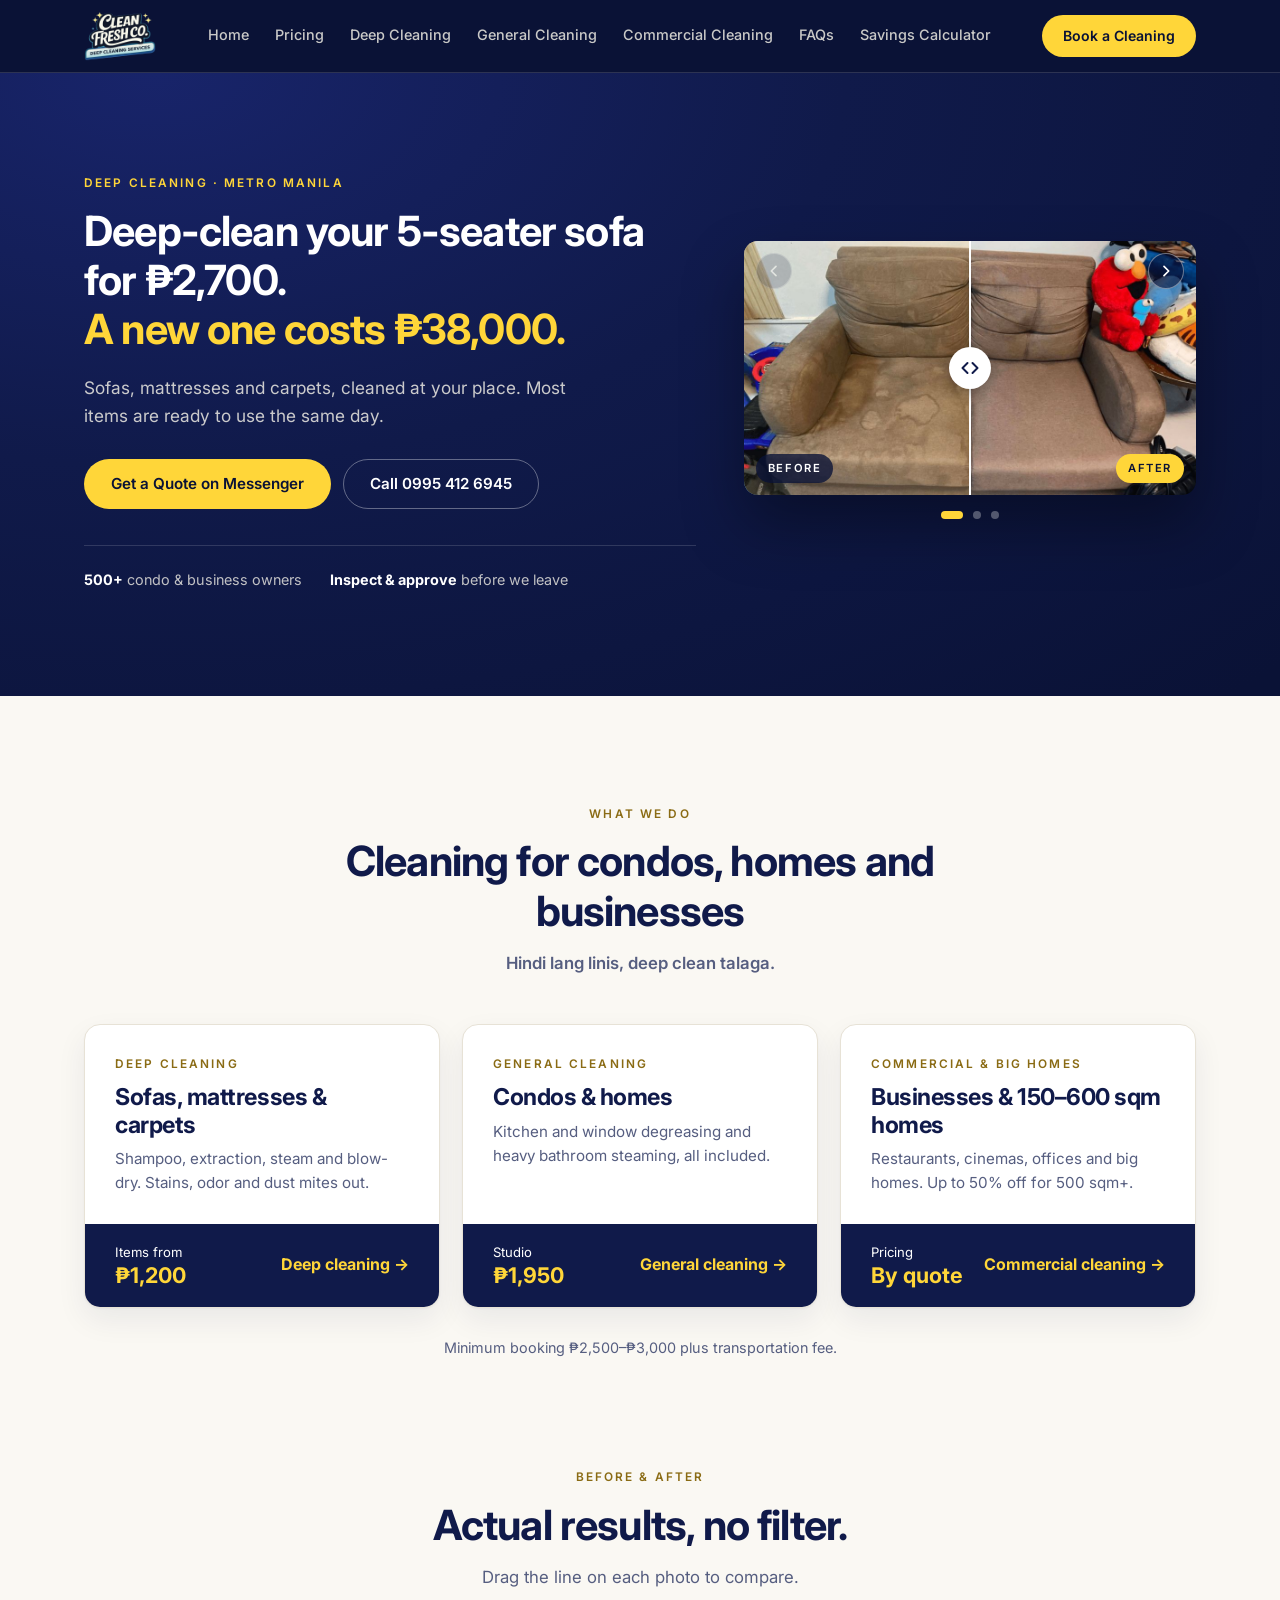
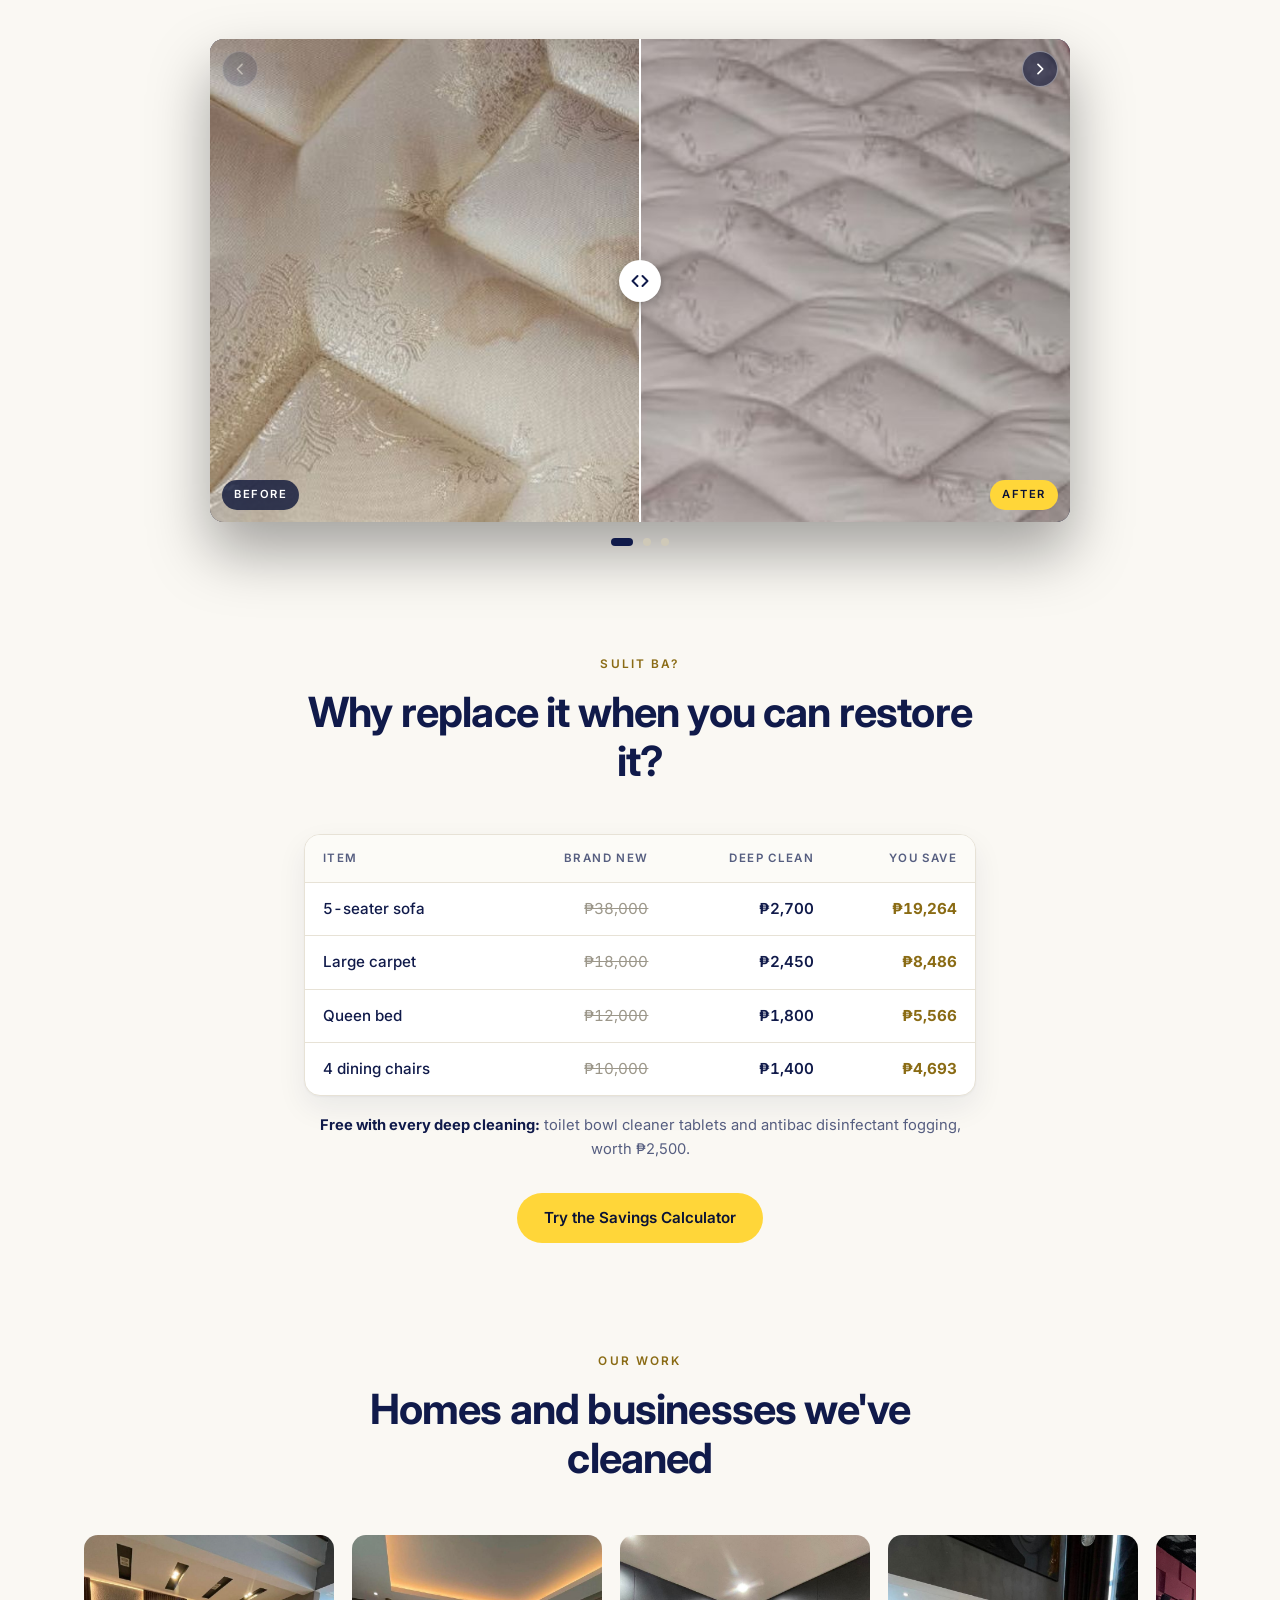
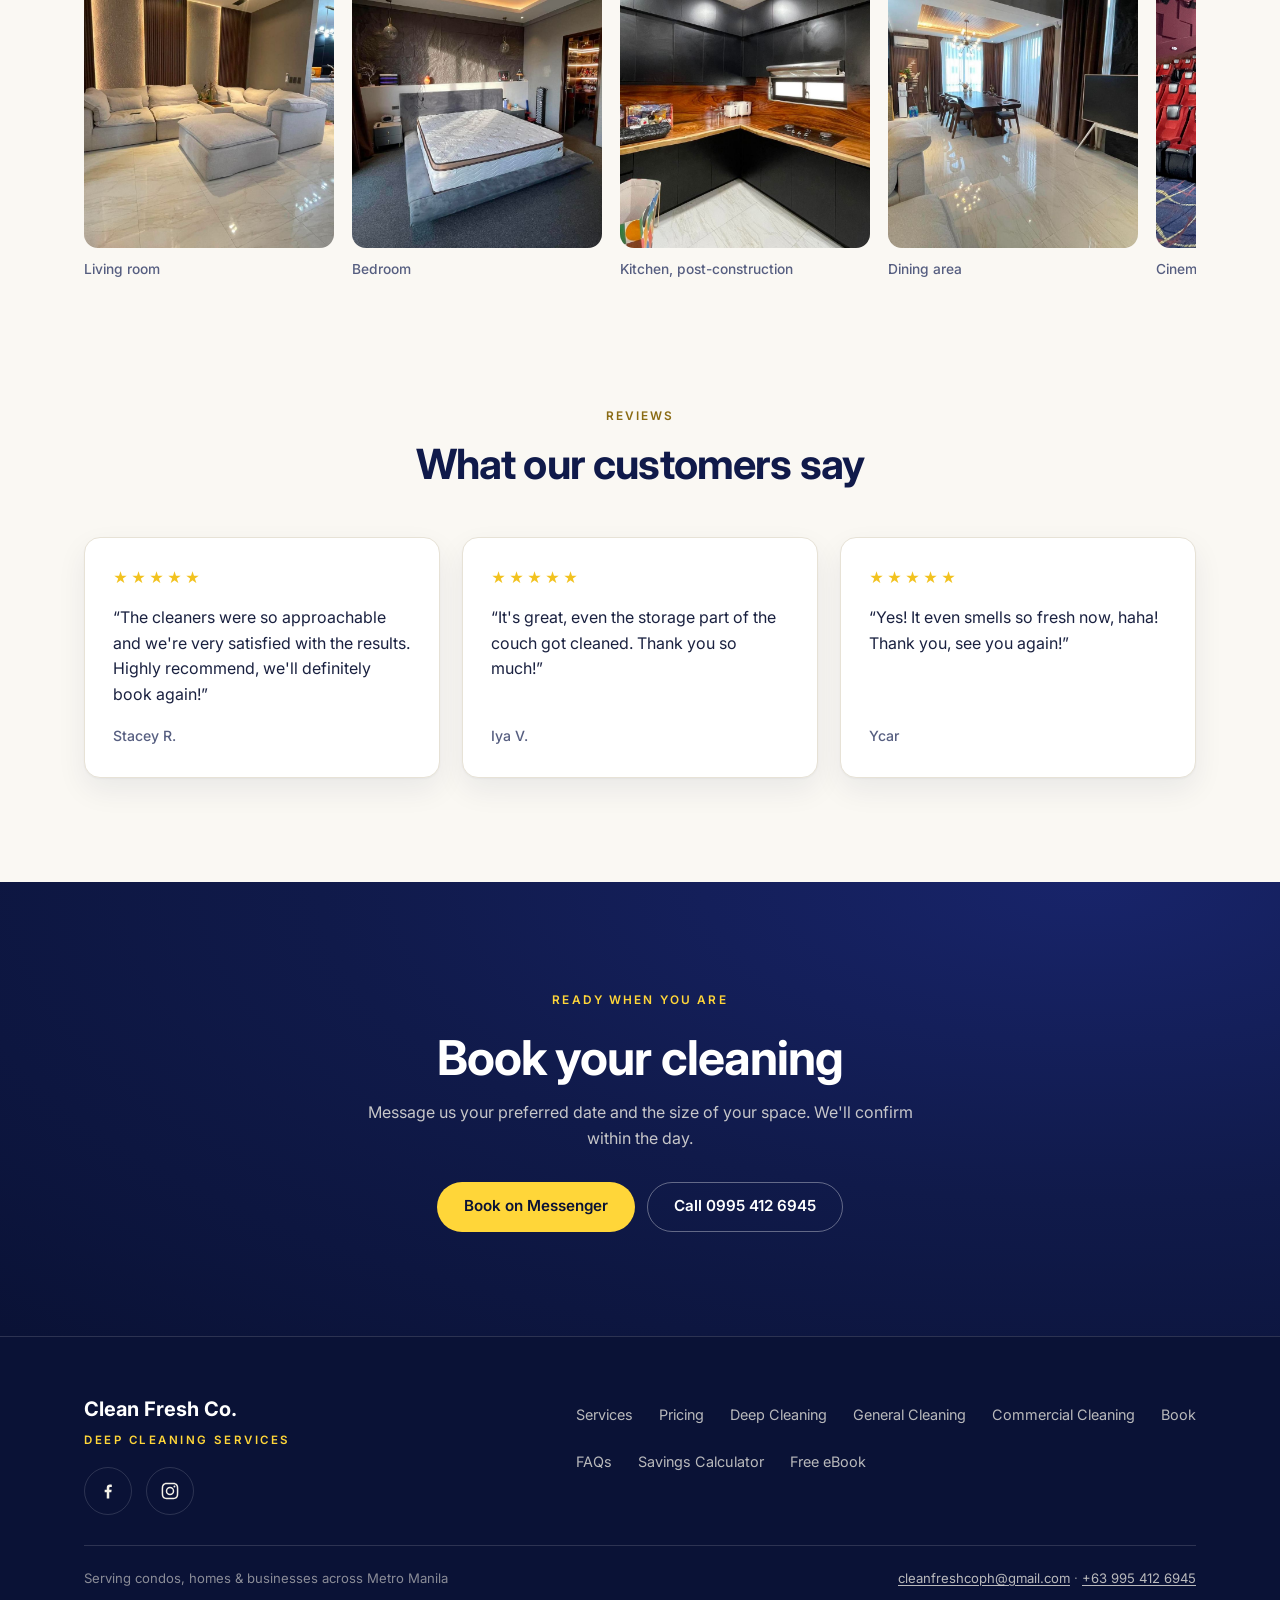
==== index.html @ af76242c "Commercial page fixes: menu order, square photos, offer and notes - Menu: Commercial Cleaning now fo" ====
<!DOCTYPE html>
<html lang="en">
<head>
<meta charset="UTF-8">
<meta name="viewport" content="width=device-width, initial-scale=1.0">
<meta name="description" content="Sofa, mattress, carpet and home deep cleaning across Metro Manila. Shampoo, extraction, steam and blow-dry at your place. 5-seater sofa ₱2,700. Message us for a quote.">
<link rel="canonical" href="https://cleanfreshco.com/">
<meta property="og:type" content="website">
<meta property="og:url" content="https://cleanfreshco.com/">
<meta property="og:image" content="https://cleanfreshco.com/assets/promo/savings-comparison.png">
<meta property="og:image:width" content="1598">
<meta property="og:image:height" content="1096">
<meta property="og:image:alt" content="A deep clean saves you more: brand new sofa ₱14,700 versus deep cleaning at ₱1,200">
<meta name="twitter:card" content="summary_large_image">
<meta property="og:site_name" content="Clean Fresh Co.">
<meta property="og:title" content="Clean Fresh Co. | Sofa, Mattress &amp; Carpet Deep Cleaning, Metro Manila">
<meta property="og:description" content="Sofa, mattress, carpet and home deep cleaning across Metro Manila. Shampoo, extraction, steam and blow-dry at your place. 5-seater sofa ₱2,700. Message us for a quote.">
<link rel="icon" href="/favicon.ico" sizes="48x48">
<link rel="icon" type="image/png" href="/favicon-32.png" sizes="32x32">
<link rel="icon" type="image/png" href="/icon-192.png" sizes="192x192">
<link rel="apple-touch-icon" href="/apple-touch-icon.png">
<meta name="theme-color" content="#0A1236">
<title>Clean Fresh Co. | Sofa, Mattress &amp; Carpet Deep Cleaning, Metro Manila</title>
<link rel="preconnect" href="https://fonts.googleapis.com">
<link rel="preconnect" href="https://fonts.gstatic.com" crossorigin>
<link href="https://fonts.googleapis.com/css2?family=Inter:wght@400;500;600;700;800&display=swap" rel="stylesheet">
<style>
  :root{
    --navy:#101A4A;
    --navy-deep:#0A1236;
    --navy-2:#18246A;
    --gold:#FFD639;
    --gold-deep:#F2C21F;
    --gold-text:#8A6B14;
    --paper:#FAF8F3;
    --paper-2:#F3EFE5;
    --ink:#1A2140;
    --muted:#565E80;
    --line:#E7E2D6;
    --line-dark:rgba(255,255,255,0.14);
    --cream:#F4F1E8;
    --serif:'Inter',system-ui,-apple-system,'Segoe UI',sans-serif;
    --sans:'Inter',system-ui,-apple-system,'Segoe UI',sans-serif;
    --radius:16px;
    --shadow:0 1px 2px rgba(16,26,74,0.04),0 12px 30px rgba(16,26,74,0.07);
  }
  *{margin:0;padding:0;box-sizing:border-box;}
  html{scroll-behavior:smooth;}
  @media (prefers-reduced-motion:reduce){ html{scroll-behavior:auto;} }
  body{font-family:var(--sans);background:var(--paper);color:var(--ink);line-height:1.6;-webkit-font-smoothing:antialiased;}
  h1,h2,h3{font-family:var(--serif);font-weight:700;letter-spacing:-0.02em;line-height:1.18;}
  a{color:inherit;text-decoration:none;}
  img{max-width:100%;height:auto;display:block;}
  .wrap{max-width:1160px;margin:0 auto;padding:0 24px;}
  .nowrap{white-space:nowrap;}
  a:focus-visible,button:focus-visible,[tabindex]:focus-visible{outline:3px solid var(--gold);outline-offset:3px;border-radius:6px;}

  .kicker{display:inline-block;font-size:0.74rem;letter-spacing:0.18em;text-transform:uppercase;font-weight:600;color:var(--gold-text);margin-bottom:14px;}
  .on-dark .kicker{color:var(--gold);}
  .taglish{font-weight:600;color:var(--gold-text);font-size:1.1rem;}
  .on-dark .taglish{color:var(--gold);}
  .section{padding:96px 0;}
  .section-head{max-width:680px;margin-bottom:44px;}
  .section-head.center{text-align:center;margin-left:auto;margin-right:auto;}
  .section-head h2{font-size:clamp(1.75rem,4.2vw,2.6rem);color:var(--navy);}
  .section-head p{margin-top:14px;color:var(--muted);font-size:1.05rem;}
  .on-dark .section-head h2{color:#fff;}
  .on-dark .section-head p{color:rgba(244,241,232,0.78);}

  /* buttons */
  .btn{display:inline-flex;align-items:center;justify-content:center;gap:8px;min-height:50px;padding:0 26px;border-radius:999px;font-weight:600;font-size:0.95rem;border:1px solid transparent;cursor:pointer;transition:background-color .2s ease,border-color .2s ease,color .2s ease;text-align:center;}
  .btn-gold{background:var(--gold);color:var(--navy-deep);}
  .btn-gold:hover{background:var(--gold-deep);}
  .btn-ghost{border-color:rgba(255,255,255,0.35);color:#fff;}
  .btn-ghost:hover{border-color:var(--gold);color:var(--gold);}
  .btn-outline{border-color:var(--navy);color:var(--navy);}
  .btn-outline:hover{background:var(--navy);color:#fff;}
  .text-link{font-weight:600;color:var(--navy);text-decoration:underline;text-decoration-color:var(--gold);text-underline-offset:5px;text-decoration-thickness:2px;}
  .text-link:hover{color:var(--gold-text);}
  .on-dark .text-link{color:#fff;}

  /* NAV */
  nav{position:sticky;top:0;z-index:50;background:var(--navy-deep);border-bottom:1px solid var(--line-dark);}
  nav .wrap{display:flex;align-items:center;justify-content:space-between;height:72px;gap:12px;}
  .brand img{height:50px;width:auto;}
  .nav-links{display:flex;gap:26px;align-items:center;}
  .nav-links a{color:rgba(244,241,232,0.82);font-size:0.9rem;font-weight:500;padding:6px 0;border-bottom:2px solid transparent;}
  .nav-links a:hover{color:#fff;border-bottom-color:var(--gold);}
  .nav-right{display:flex;align-items:center;gap:10px;}
  .nav-right .btn{min-height:42px;padding:0 20px;font-size:0.88rem;}
  .nav-toggle{display:none;flex-direction:column;justify-content:center;align-items:center;gap:5px;width:44px;height:44px;border:0;background:transparent;cursor:pointer;}
  .nav-toggle span{display:block;width:22px;height:2px;background:var(--cream);border-radius:2px;transition:transform .2s ease,opacity .2s ease;}
  .nav-toggle[aria-expanded="true"] span:nth-child(1){transform:translateY(7px) rotate(45deg);}
  .nav-toggle[aria-expanded="true"] span:nth-child(2){opacity:0;}
  .nav-toggle[aria-expanded="true"] span:nth-child(3){transform:translateY(-7px) rotate(-45deg);}
  @media (min-width:821px) and (max-width:1080px){ .nav-links{gap:16px;} .nav-links a{font-size:0.84rem;} }
  @media (min-width:821px) and (max-width:900px){ .nav-links{gap:11px;} .nav-links a{font-size:0.79rem;} .nav-right .btn{padding:0 14px;font-size:0.8rem;} }

  @media (min-width:821px) and (max-width:900px){ .nav-links{gap:9px;} .nav-links a{font-size:0.74rem;} .brand img{height:42px;} .nav-right .btn{padding:0 12px;font-size:0.76rem;} }
  /* HERO */
  .hero{background:radial-gradient(120% 140% at 12% 0%,var(--navy-2) 0%,var(--navy) 45%,var(--navy-deep) 100%);color:var(--cream);padding:88px 0 96px;}
  .hero-grid{display:grid;grid-template-columns:1.15fr 0.85fr;gap:48px;align-items:center;}
  .hero h1{font-size:clamp(1.9rem,3.5vw,2.6rem);color:#fff;margin-bottom:20px;}
  .hero h1 em{display:block;font-style:normal;color:var(--gold);}
  .hero-lead{font-size:1.08rem;color:rgba(244,241,232,0.82);max-width:500px;}
  .hero-ctas{display:flex;gap:12px;margin-top:30px;flex-wrap:wrap;}
  .proof{display:grid;grid-template-columns:repeat(3,auto);justify-content:start;gap:34px;margin-top:40px;padding-top:24px;border-top:1px solid var(--line-dark);}
  .proof b{display:block;font-weight:700;font-size:1.15rem;color:#fff;line-height:1.25;}
  .proof span{font-size:0.84rem;color:rgba(244,241,232,0.7);}

  /* before / after */
  .ba-frame{position:relative;border-radius:14px;overflow:hidden;background:var(--navy-deep);box-shadow:0 30px 60px rgba(0,0,0,0.35);}
  .ba-track{display:flex;overflow-x:auto;scroll-snap-type:x mandatory;scrollbar-width:none;-webkit-overflow-scrolling:touch;}
  .ba-track::-webkit-scrollbar{display:none;}
  .ba-slide{position:relative;flex:0 0 100%;scroll-snap-align:center;scroll-snap-stop:always;aspect-ratio:16/9;overflow:hidden;--pos:50%;user-select:none;-webkit-user-select:none;}
  .ba-slide img{position:absolute;inset:0;width:100%;height:100%;object-fit:cover;pointer-events:none;-webkit-user-drag:none;}
  .ba-slide .ba-before{clip-path:inset(0 calc(100% - var(--pos)) 0 0);}
  .ba-line{position:absolute;top:0;bottom:0;left:var(--pos);width:2px;margin-left:-1px;background:#fff;pointer-events:none;}
  .ba-zone{position:absolute;top:0;bottom:0;left:var(--pos);width:64px;margin-left:-32px;display:flex;align-items:center;justify-content:center;cursor:ew-resize;touch-action:pan-y;z-index:2;}
  .ba-knob{width:42px;height:42px;border-radius:50%;background:#fff;color:var(--navy);display:flex;align-items:center;justify-content:center;box-shadow:0 4px 14px rgba(0,0,0,0.3);}
  .ba-knob svg{width:20px;height:20px;stroke:currentColor;fill:none;stroke-width:2.4;stroke-linecap:round;stroke-linejoin:round;}
  .ba-tag{position:absolute;bottom:12px;z-index:1;pointer-events:none;font-size:0.7rem;letter-spacing:0.14em;text-transform:uppercase;font-weight:600;padding:6px 12px;border-radius:999px;}
  .ba-tag.b{left:12px;background:rgba(10,18,54,0.78);color:#fff;}
  .ba-tag.a{right:12px;background:var(--gold);color:var(--navy-deep);}
  .ba-arrow{position:absolute;top:12px;z-index:3;width:36px;height:36px;border-radius:50%;background:rgba(10,18,54,0.6);border:1px solid rgba(255,255,255,0.4);color:#fff;display:flex;align-items:center;justify-content:center;cursor:pointer;}
  .ba-arrow::after{content:"";position:absolute;inset:-6px;}
  .ba-arrow[disabled]{opacity:0.3;cursor:default;}
  .ba-arrow svg{width:16px;height:16px;stroke:currentColor;fill:none;stroke-width:2.6;stroke-linecap:round;stroke-linejoin:round;}
  .ba-arrow.prev{left:12px;} .ba-arrow.next{right:12px;}
  .ba-dots{display:flex;justify-content:center;gap:10px;margin-top:16px;}
  .ba-dot{position:relative;width:8px;height:8px;border-radius:50%;border:0;padding:0;cursor:pointer;background:rgba(255,255,255,0.3);transition:width .2s ease,background-color .2s ease;}
  .ba-dot::after{content:"";position:absolute;inset:-18px -5px;}
  .ba-dot.active{background:var(--gold);width:22px;border-radius:6px;}

  /* SERVICES */
  .cards{display:grid;grid-template-columns:repeat(3,1fr);gap:22px;}
  .card{--pad:30px;background:#fff;border:1px solid var(--line);border-radius:var(--radius);padding:var(--pad);box-shadow:var(--shadow);display:flex;flex-direction:column;overflow:hidden;}
  .card .kicker{margin-bottom:10px;}
  .card h3{font-size:1.45rem;color:var(--navy);margin-bottom:10px;}
  .card p{color:var(--muted);font-size:0.95rem;}
  .ticks{list-style:none;margin:18px 0 6px;display:grid;gap:10px;font-size:0.94rem;}
  .ticks li{display:flex;gap:12px;}
  .ticks li::before{content:"";width:16px;height:1px;background:var(--gold-deep);margin-top:12px;flex-shrink:0;}
  .card-foot{margin:auto calc(var(--pad) * -1) calc(var(--pad) * -1);padding:18px var(--pad);background:var(--navy);display:flex;justify-content:space-between;align-items:center;gap:12px;flex-wrap:wrap;}
  .card .ticks{margin-bottom:24px;}
  .card-foot .from{font-size:0.82rem;color:#fff;}
  .card-foot .from b{display:block;font-size:1.35rem;color:var(--gold);font-weight:700;line-height:1.2;}
  .card-foot .text-link{color:var(--gold);text-decoration:none;font-weight:700;display:inline-flex;align-items:center;min-height:44px;}
  .card-foot .text-link:hover{color:#fff;}
  .card-wrap{margin-top:22px;}
  .services-note{margin-top:26px;text-align:center;color:var(--muted);font-size:0.92rem;}
  .services-note a{margin-left:6px;}

  /* RESULTS BAND */
  .band{background:radial-gradient(120% 140% at 85% 0%,var(--navy-2) 0%,var(--navy) 50%,var(--navy-deep) 100%);color:var(--cream);}
  .split{display:grid;grid-template-columns:0.9fr 1.1fr;gap:56px;align-items:center;}
  .split.rev{grid-template-columns:1.1fr 0.9fr;}
  .band .section-head{margin-bottom:0;}
  .band .section-head .text-link{display:inline-block;margin-top:22px;}

  /* SAVINGS */
  .tint{background:var(--paper-2);}
  .savings-table{width:100%;border-collapse:separate;border-spacing:0;background:#fff;border:1px solid var(--line);border-radius:var(--radius);overflow:hidden;box-shadow:var(--shadow);font-variant-numeric:tabular-nums;}
  .savings-table caption{caption-side:top;text-align:left;font-size:1.05rem;font-weight:700;color:var(--navy);padding:0 0 12px;}
  .savings-table th{font-size:0.72rem;letter-spacing:0.12em;text-transform:uppercase;font-weight:600;color:var(--muted);text-align:right;padding:14px 18px;border-bottom:1px solid var(--line);background:#FCFBF7;}
  .savings-table th:first-child,.savings-table td:first-child{text-align:left;}
  .savings-table td{padding:14px 18px;border-bottom:1px solid var(--line);text-align:right;white-space:nowrap;font-size:0.95rem;}
  .savings-table tr:last-child td{border-bottom:0;}
  .savings-table td:first-child{white-space:normal;color:var(--navy);font-weight:500;}
  .savings-table .old{color:#9C978A;text-decoration:line-through;}
  .savings-table .new{color:var(--navy);font-weight:600;}
  .savings-table .save{color:var(--gold-text);font-weight:700;}
  .freebie{display:flex;gap:16px;align-items:flex-start;background:#fff;border:1px solid var(--line);border-left:3px solid var(--gold);border-radius:12px;padding:18px 20px;margin-top:22px;font-size:0.95rem;}
  .freebie strong{color:var(--navy);}
  .savings-ctas{display:flex;gap:12px;flex-wrap:wrap;margin-top:28px;}

  /* EQUIPMENT */
  .equip-img{border-radius:var(--radius);overflow:hidden;box-shadow:var(--shadow);max-width:400px;width:100%;justify-self:center;}
  @media (max-width:1000px){ .equip-img{max-width:320px;justify-self:start;} }

  /* GALLERIES */
  .gallery{display:flex;gap:18px;overflow-x:auto;scroll-snap-type:x mandatory;padding:4px 2px 18px;-webkit-overflow-scrolling:touch;scrollbar-width:thin;scrollbar-color:var(--line) transparent;}
  .shot{flex:0 0 auto;width:250px;scroll-snap-align:start;margin:0;}
  .shot img{width:100%;aspect-ratio:4/5;object-fit:cover;border-radius:14px;}
  .shot figcaption{font-size:0.86rem;color:var(--muted);margin-top:10px;font-weight:500;}
  .gallery-block + .gallery-block{margin-top:64px;}
  .gallery-head{display:flex;justify-content:space-between;align-items:flex-end;gap:20px;flex-wrap:wrap;margin-bottom:22px;}
  .gallery-head h3{font-size:clamp(1.4rem,3vw,1.9rem);color:var(--navy);max-width:560px;}
  .gallery-note{display:flex;align-items:center;gap:10px 14px;flex-wrap:wrap;font-size:0.95rem;color:var(--muted);}
  .btn-sm{min-height:44px;padding:0 20px;font-size:0.88rem;}

  /* REVIEWS */
  .reviews{display:grid;grid-template-columns:repeat(3,1fr);gap:22px;}
  .review{background:#fff;border:1px solid var(--line);border-radius:var(--radius);padding:28px;box-shadow:var(--shadow);display:flex;flex-direction:column;gap:16px;}
  .stars{color:var(--gold-deep);letter-spacing:3px;font-size:0.9rem;}
  .review blockquote{font-size:1rem;line-height:1.6;color:var(--ink);flex-grow:1;}
  .review cite{font-style:normal;font-size:0.88rem;color:var(--muted);font-weight:500;}

  /* EBOOK */
  .ebook{display:grid;grid-template-columns:150px 1fr;gap:32px;align-items:center;background:#fff;border:1px solid var(--line);border-radius:var(--radius);padding:28px;box-shadow:var(--shadow);max-width:860px;margin:0 auto;}
  .ebook img{border-radius:8px;box-shadow:0 12px 26px rgba(16,26,74,0.18);}
  .ebook h3{font-size:1.45rem;color:var(--navy);margin-bottom:8px;}
  .ebook p{color:var(--muted);margin-bottom:18px;}

  /* BOOK */
  .book{text-align:center;}
  .book h2{font-size:clamp(2rem,5vw,3rem);color:#fff;margin:6px 0 14px;}
  .book p{color:rgba(244,241,232,0.8);max-width:560px;margin:0 auto;}
  .book .hero-ctas{justify-content:center;}
  .contact{margin-top:30px;display:flex;justify-content:center;gap:10px 22px;flex-wrap:wrap;font-size:0.95rem;}
  .contact a{color:var(--cream);border-bottom:1px solid rgba(226,185,75,0.6);padding-bottom:2px;}
  .contact a:hover{color:var(--gold);}
  .socials{display:flex;justify-content:center;gap:14px;margin-top:26px;}
  .social{width:48px;height:48px;border-radius:50%;border:1px solid var(--line-dark);display:flex;align-items:center;justify-content:center;color:var(--cream);transition:border-color .2s ease,color .2s ease;}
  .social:hover{border-color:var(--gold);color:var(--gold);}
  .social svg{width:20px;height:20px;fill:currentColor;}

  /* FOOTER */
  footer{background:var(--navy-deep);color:var(--cream);padding:56px 0 30px;border-top:1px solid var(--line-dark);}
  .foot-top{display:flex;justify-content:space-between;align-items:flex-start;gap:28px;flex-wrap:wrap;}
  .foot-brand{font-size:1.25rem;font-weight:700;color:#fff;}
  .foot-brand small{display:block;font-family:var(--sans);font-size:0.72rem;letter-spacing:0.22em;text-transform:uppercase;color:var(--gold);margin-top:6px;font-weight:600;}
  .foot-links{display:flex;flex-wrap:wrap;gap:4px 26px;font-size:0.9rem;max-width:620px;}
  .foot-links a{color:rgba(244,241,232,0.75);display:inline-block;padding:10px 0;}
  .foot-links a:hover{color:var(--gold);}
  .foot-bottom{margin-top:30px;padding-top:22px;border-top:1px solid var(--line-dark);font-size:0.82rem;color:rgba(244,241,232,0.55);display:flex;justify-content:space-between;gap:10px;flex-wrap:wrap;}
  .foot-bottom a{color:rgba(244,241,232,0.75);text-decoration:underline;text-underline-offset:2px;}

  /* sticky booking bar (phones) */
  .mbar{display:none;}

  /* ---------- responsive ---------- */
  @media (max-width:1000px){
    .hero-grid,.split,.split.rev{grid-template-columns:1fr;gap:40px;}
    .cards,.reviews{grid-template-columns:1fr 1fr;}
    .cards .card:last-child{grid-column:1 / -1;}
  }
  @media (max-width:820px){
    .nav-toggle{display:flex;}
    .nav-links{display:none;position:absolute;top:72px;left:0;right:0;background:var(--navy-deep);flex-direction:column;align-items:stretch;gap:0;padding:6px 24px 16px;border-bottom:1px solid var(--line-dark);}
    .nav-links.open{display:flex;}
    .nav-links a{padding:13px 0;border-bottom:1px solid var(--line-dark);font-size:1rem;}
    .nav-links a:last-child{border-bottom:none;}
    .nav-links a:hover{border-bottom-color:var(--line-dark);}
    .section{padding:64px 0;}
    .hero{padding:52px 0 64px;}
    .section-head{margin-bottom:32px;}
    .mbar{display:flex;gap:10px;position:fixed;left:0;right:0;bottom:0;z-index:60;padding:10px 16px calc(10px + env(safe-area-inset-bottom));background:rgba(10,18,54,0.96);border-top:1px solid var(--line-dark);transform:translateY(110%);transition:transform .25s ease;}
    .mbar.show{transform:none;}
    .mbar a{flex:1;display:flex;align-items:center;justify-content:center;min-height:48px;border-radius:999px;font-weight:600;font-size:0.95rem;}
    .mbar .m-call{border:1px solid rgba(255,255,255,0.35);color:var(--cream);}
    .mbar .m-msg{background:var(--gold);color:var(--navy-deep);}
    body{padding-bottom:76px;}
  }
  @media (max-width:640px){
    .cards,.reviews{grid-template-columns:1fr;}
    .reviews{display:flex;overflow-x:auto;scroll-snap-type:x mandatory;gap:14px;padding-bottom:12px;margin:0 -16px;padding-left:16px;padding-right:16px;scrollbar-width:none;}
    .reviews::-webkit-scrollbar{display:none;}
    .review{flex:0 0 84%;scroll-snap-align:start;}
    .ebook{grid-template-columns:1fr;text-align:center;justify-items:center;padding:24px;}
    .ebook img{width:130px;}
    .proof{grid-template-columns:1fr 1fr 1fr;gap:14px;}
    .proof b{font-size:1.05rem;}
    .proof span{font-size:0.76rem;}
    .hero-ctas .btn,.savings-ctas .btn,.book .btn{width:100%;}
    .savings-table th,.savings-table td{padding:12px 10px;font-size:0.84rem;}
    .savings-table th{font-size:0.62rem;letter-spacing:0.08em;}
    .shot{width:72%;}
  }
  @media (max-width:480px){
    .wrap{padding:0 16px;}
    .brand img{height:42px;}
    .nav-right .btn{padding:0 14px;font-size:0.8rem;min-height:40px;}
    .card{--pad:22px;}
  }
  @media (max-width:360px){
    .nav-right .btn{display:none;}
    .proof{grid-template-columns:1fr;gap:12px;}
  }
  @media (prefers-reduced-motion:reduce){
    .mbar,.btn,.ba-dot{transition:none;}
  }

  /* ---------- Rendition 2: calmer, fewer elements ---------- */
  .section{padding:104px 0;}
  .section + .section{padding-top:0;}
  .section-head{margin-bottom:48px;}
  .section-head.center p{margin-left:auto;margin-right:auto;max-width:560px;}
  .hero{padding:96px 0 104px;}
  .hero-lead{margin-top:4px;}
  .proof-line{margin-top:36px;padding-top:22px;border-top:1px solid var(--line-dark);display:flex;flex-wrap:wrap;gap:8px 28px;font-size:0.9rem;color:rgba(244,241,232,0.78);}
  .proof-line b{color:#fff;font-weight:700;}
  .card h3{margin-bottom:8px;}
  .card p{margin-bottom:28px;}
  .note-center{margin-top:28px;text-align:center;color:var(--muted);font-size:0.9rem;}
  .results-wrap{max-width:860px;margin:0 auto;}
  .results-wrap .ba-dots .ba-dot{background:#CFC9B8;}
  .results-wrap .ba-dots .ba-dot.active{background:var(--navy);}
  .center-cta{margin-top:32px;display:flex;justify-content:center;gap:12px;flex-wrap:wrap;}
  .savings-wrap{max-width:720px;margin:0 auto;}
  .savings-wrap .savings-table caption{text-align:center;}
  .freebie-line{margin-top:18px;text-align:center;font-size:0.92rem;color:var(--muted);}
  .freebie-line strong{color:var(--navy);}
  .gallery.even{justify-content:flex-start;}
  .reviews.three{grid-template-columns:repeat(3,1fr);}
  .book{padding:104px 0;}
  footer .socials{justify-content:flex-start;margin-top:18px;}
  .foot-extra{margin-top:10px;font-size:0.88rem;}
  .foot-extra a{color:var(--gold);}
  @media (max-width:1000px){ .reviews.three{grid-template-columns:1fr 1fr;} }
  @media (max-width:820px){
    .section{padding:72px 0;}
    .section + .section{padding-top:0;}
    .hero{padding:56px 0 64px;}
    .book{padding:72px 0;}
    .section-head{margin-bottom:32px;}
  }
  @media (max-width:640px){
    .reviews.three{display:flex;}
    .proof-line{gap:6px 18px;font-size:0.84rem;}
    .center-cta .btn{width:100%;}
  }
</style>
<script type="application/ld+json">
{"@context":"https://schema.org","@type":"LocalBusiness","name":"Clean Fresh Co.",
"url":"https://cleanfreshco.com/","logo":"https://cleanfreshco.com/assets/logo.png","image":"https://cleanfreshco.com/assets/promo/savings-comparison.png",
"description":"Sofa, mattress, carpet and home deep cleaning and general cleaning across Metro Manila.",
"telephone":"+639954126945","email":"cleanfreshcoph@gmail.com","priceRange":"₱1,200+",
"areaServed":{"@type":"AdministrativeArea","name":"Metro Manila"},
"address":{"@type":"PostalAddress","addressRegion":"Metro Manila","addressCountry":"PH"},
"sameAs":["https://www.facebook.com/cleanfreshcodeepcleaning/","https://www.instagram.com/_cleanfreshco/"]}
</script>
</head>
<body>

<nav>
  <div class="wrap">
    <a href="index.html" class="brand"><img src="assets/logo.png" alt="Clean Fresh Co." width="72" height="50"></a>
    <div class="nav-links" id="navLinks">
      <a href="index.html">Home</a>
      <a href="pricing.html">Pricing</a>
      <a href="deep-cleaning.html">Deep Cleaning</a>
      <a href="general-cleaning.html">General Cleaning</a>
      <a href="commercial-cleaning.html">Commercial Cleaning</a>
      <a href="faq.html">FAQs</a>
      <a href="savingscalculator">Savings Calculator</a>
    </div>
    <div class="nav-right">
      <a href="https://m.me/522847734243823" target="_blank" rel="noopener" class="btn btn-gold">Book a Cleaning</a>
      <button class="nav-toggle" id="navToggle" aria-expanded="false" aria-controls="navLinks" aria-label="Toggle menu">
        <span></span><span></span><span></span>
      </button>
    </div>
  </div>
</nav>

<main>
<section class="hero on-dark" id="hero">
  <div class="wrap hero-grid">
    <div>
      <span class="kicker">Deep cleaning · Metro Manila</span>
      <h1>Deep-clean your <span class="nowrap">5-seater</span> sofa for ₱2,700. <em>A new one costs ₱38,000.</em></h1>
      <p class="hero-lead">Sofas, mattresses and carpets, cleaned at your place. Most items are ready to use the same day.</p>
      <div class="hero-ctas">
        <a href="https://m.me/522847734243823" target="_blank" rel="noopener" class="btn btn-gold">Get a Quote on Messenger</a>
        <a href="tel:+639954126945" class="btn btn-ghost">Call 0995 412 6945</a>
      </div>
      <div class="proof-line"><span><b>500+</b> condo &amp; business owners</span><span><b>Inspect &amp; approve</b> before we leave</span></div>
    </div>
    <div>
        <div class="ba-row" data-ba-row aria-label="Before and after: upholstery">
          <div class="ba-frame">
            <button type="button" class="ba-arrow prev" aria-label="Previous example" disabled><svg viewBox="0 0 24 24" aria-hidden="true"><path d="M15 5l-7 7 7 7"/></svg></button>
            <button type="button" class="ba-arrow next" aria-label="Next example"><svg viewBox="0 0 24 24" aria-hidden="true"><path d="M9 5l7 7-7 7"/></svg></button>
            <div class="ba-track">
              <div class="ba-slide">
                <img src="assets/ba/1-after.jpg" fetchpriority="high" alt="After: Sofa deep cleaning" draggable="false">
                <img class="ba-before" src="assets/ba/1-before.jpg" fetchpriority="high" alt="Before: Sofa deep cleaning" draggable="false">
                <div class="ba-line"></div>
                <span class="ba-tag b">Before</span><span class="ba-tag a">After</span>
                <div class="ba-zone" role="slider" tabindex="0" aria-label="Drag to compare before and after: sofa deep cleaning" aria-valuemin="0" aria-valuemax="100" aria-valuenow="50"><div class="ba-knob"><svg viewBox="0 0 24 24" aria-hidden="true"><path d="M9 6l-6 6 6 6"/><path d="M15 6l6 6-6 6"/></svg></div></div>
              </div>
              <div class="ba-slide">
                <img src="assets/ba/2-after.jpg" loading="lazy" alt="After: Upholstered chairs deep cleaning" draggable="false">
                <img class="ba-before" src="assets/ba/2-before.jpg" loading="lazy" alt="Before: Upholstered chairs deep cleaning" draggable="false">
                <div class="ba-line"></div>
                <span class="ba-tag b">Before</span><span class="ba-tag a">After</span>
                <div class="ba-zone" role="slider" tabindex="0" aria-label="Drag to compare before and after: upholstered chairs deep cleaning" aria-valuemin="0" aria-valuemax="100" aria-valuenow="50"><div class="ba-knob"><svg viewBox="0 0 24 24" aria-hidden="true"><path d="M9 6l-6 6 6 6"/><path d="M15 6l6 6-6 6"/></svg></div></div>
              </div>
              <div class="ba-slide">
                <img src="assets/ba/3-after.jpg" loading="lazy" alt="After: Fabric sofa deep cleaning" draggable="false">
                <img class="ba-before" src="assets/ba/3-before.jpg" loading="lazy" alt="Before: Fabric sofa deep cleaning" draggable="false">
                <div class="ba-line"></div>
                <span class="ba-tag b">Before</span><span class="ba-tag a">After</span>
                <div class="ba-zone" role="slider" tabindex="0" aria-label="Drag to compare before and after: fabric sofa deep cleaning" aria-valuemin="0" aria-valuemax="100" aria-valuenow="50"><div class="ba-knob"><svg viewBox="0 0 24 24" aria-hidden="true"><path d="M9 6l-6 6 6 6"/><path d="M15 6l6 6-6 6"/></svg></div></div>
              </div>
            </div>
          </div>
          <div class="ba-dots"><button type="button" class="ba-dot active" aria-label="Show example 1"></button><button type="button" class="ba-dot" aria-label="Show example 2"></button><button type="button" class="ba-dot" aria-label="Show example 3"></button></div>
        </div>
    </div>
  </div>
</section>

<section class="section" id="services" style="padding-top:104px">
  <div class="wrap">
    <div class="section-head center">
      <span class="kicker">What we do</span>
      <h2>Cleaning for condos, homes and businesses</h2>
      <p class="taglish">Hindi lang linis, deep clean talaga.</p>
    </div>
    <div class="cards">
      <article class="card">
        <span class="kicker">Deep cleaning</span>
        <h3>Sofas, mattresses &amp; carpets</h3>
        <p>Shampoo, extraction, steam and blow-dry. Stains, odor and dust mites out.</p>
        <div class="card-foot"><span class="from">Items from<b>₱1,200</b></span><a href="deep-cleaning.html" class="text-link">Deep cleaning →</a></div>
      </article>
      <article class="card">
        <span class="kicker">General cleaning</span>
        <h3>Condos &amp; homes</h3>
        <p>Kitchen and window degreasing and heavy bathroom steaming, all included.</p>
        <div class="card-foot"><span class="from">Studio<b>₱1,950</b></span><a href="general-cleaning.html" class="text-link">General cleaning →</a></div>
      </article>
      <article class="card">
        <span class="kicker">Commercial &amp; big homes</span>
        <h3>Businesses &amp; 150–600 sqm homes</h3>
        <p>Restaurants, cinemas, offices and big homes. Up to 50% off for 500 sqm+.</p>
        <div class="card-foot"><span class="from">Pricing<b>By quote</b></span><a href="commercial-cleaning.html" class="text-link">Commercial cleaning →</a></div>
      </article>
    </div>
    <p class="note-center">Minimum booking ₱2,500–₱3,000 plus transportation fee.</p>
  </div>
</section>

<section class="section" id="results">
  <div class="wrap">
    <div class="section-head center">
      <span class="kicker">Before &amp; after</span>
      <h2>Actual results, no filter.</h2>
      <p>Drag the line on each photo to compare.</p>
    </div>
    <div class="results-wrap">
        <div class="ba-row" data-ba-row aria-label="Before and after: rooms, mattresses and sofa beds">
          <div class="ba-frame">
            <button type="button" class="ba-arrow prev" aria-label="Previous example" disabled><svg viewBox="0 0 24 24" aria-hidden="true"><path d="M15 5l-7 7 7 7"/></svg></button>
            <button type="button" class="ba-arrow next" aria-label="Next example"><svg viewBox="0 0 24 24" aria-hidden="true"><path d="M9 5l7 7-7 7"/></svg></button>
            <div class="ba-track">
              <div class="ba-slide">
                <img src="assets/ba/5-after.jpg" loading="lazy" alt="After: Mattress deep cleaning" draggable="false">
                <img class="ba-before" src="assets/ba/5-before.jpg" loading="lazy" alt="Before: Mattress deep cleaning" draggable="false">
                <div class="ba-line"></div>
                <span class="ba-tag b">Before</span><span class="ba-tag a">After</span>
                <div class="ba-zone" role="slider" tabindex="0" aria-label="Drag to compare before and after: mattress deep cleaning" aria-valuemin="0" aria-valuemax="100" aria-valuenow="50"><div class="ba-knob"><svg viewBox="0 0 24 24" aria-hidden="true"><path d="M9 6l-6 6 6 6"/><path d="M15 6l6 6-6 6"/></svg></div></div>
              </div>
              <div class="ba-slide">
                <img src="assets/ba/6-after.jpg" loading="lazy" alt="After: Sofa bed deep cleaning" draggable="false">
                <img class="ba-before" src="assets/ba/6-before.jpg" loading="lazy" alt="Before: Sofa bed deep cleaning" draggable="false">
                <div class="ba-line"></div>
                <span class="ba-tag b">Before</span><span class="ba-tag a">After</span>
                <div class="ba-zone" role="slider" tabindex="0" aria-label="Drag to compare before and after: sofa bed deep cleaning" aria-valuemin="0" aria-valuemax="100" aria-valuenow="50"><div class="ba-knob"><svg viewBox="0 0 24 24" aria-hidden="true"><path d="M9 6l-6 6 6 6"/><path d="M15 6l6 6-6 6"/></svg></div></div>
              </div>
              <div class="ba-slide">
                <img src="assets/ba/4-after.jpg" loading="lazy" alt="After: Room general cleaning" draggable="false">
                <img class="ba-before" src="assets/ba/4-before.jpg" loading="lazy" alt="Before: Room general cleaning" draggable="false">
                <div class="ba-line"></div>
                <span class="ba-tag b">Before</span><span class="ba-tag a">After</span>
                <div class="ba-zone" role="slider" tabindex="0" aria-label="Drag to compare before and after: room general cleaning" aria-valuemin="0" aria-valuemax="100" aria-valuenow="50"><div class="ba-knob"><svg viewBox="0 0 24 24" aria-hidden="true"><path d="M9 6l-6 6 6 6"/><path d="M15 6l6 6-6 6"/></svg></div></div>
              </div>
            </div>
          </div>
          <div class="ba-dots"><button type="button" class="ba-dot active" aria-label="Show example 1"></button><button type="button" class="ba-dot" aria-label="Show example 2"></button><button type="button" class="ba-dot" aria-label="Show example 3"></button></div>
        </div>
    </div>
  </div>
</section>

<section class="section" id="offer">
  <div class="wrap savings-wrap">
    <div class="section-head center">
      <span class="kicker">Sulit ba?</span>
      <h2>Why replace it when you can restore it?</h2>
    </div>
    <table class="savings-table">
      <thead><tr><th scope="col">Item</th><th scope="col">Brand new</th><th scope="col">Deep clean</th><th scope="col">You save</th></tr></thead>
      <tbody>
        <tr><td>5-seater sofa</td><td class="old">₱38,000</td><td class="new">₱2,700</td><td class="save count-up" data-target="35300">₱35,300</td></tr>
        <tr><td>Large carpet</td><td class="old">₱18,000</td><td class="new">₱2,450</td><td class="save count-up" data-target="15550">₱15,550</td></tr>
        <tr><td>Queen bed</td><td class="old">₱12,000</td><td class="new">₱1,800</td><td class="save count-up" data-target="10200">₱10,200</td></tr>
        <tr><td>4 dining chairs</td><td class="old">₱10,000</td><td class="new">₱1,400</td><td class="save count-up" data-target="8600">₱8,600</td></tr>
      </tbody>
    </table>
    <p class="freebie-line"><strong>Free with every deep cleaning:</strong> toilet bowl cleaner tablets and antibac disinfectant fogging, worth ₱2,500.</p>
    <div class="center-cta"><a href="savingscalculator" class="btn btn-gold">Try the Savings Calculator</a></div>
  </div>
</section>

<section class="section" id="spaces">
  <div class="wrap">
    <div class="section-head center">
      <span class="kicker">Our work</span>
      <h2>Homes and businesses we've cleaned</h2>
    </div>
    <div class="gallery even">
        <figure class="shot"><img src="assets/homes/living-room.jpg" alt="Large living room cleaned" loading="lazy"><figcaption>Living room</figcaption></figure>
        <figure class="shot"><img src="assets/homes/bedroom.jpg" alt="Master bedroom cleaned" loading="lazy"><figcaption>Bedroom</figcaption></figure>
        <figure class="shot"><img src="assets/homes/kitchen.jpg" alt="Kitchen post-construction cleaning" loading="lazy"><figcaption>Kitchen, post-construction</figcaption></figure>
        <figure class="shot"><img src="assets/homes/dining.jpg" alt="Dining area cleaned" loading="lazy"><figcaption>Dining area</figcaption></figure>
        <figure class="shot"><img src="assets/commercial/cinema-2.jpg" alt="Cinema seats and carpet cleaned by Clean Fresh Co." loading="lazy" width="960" height="1200"><figcaption>Cinema seats</figcaption></figure>
        <figure class="shot"><img src="assets/commercial/cinema-1.jpg" alt="Cinema seating rows and aisle cleaned by Clean Fresh Co." loading="lazy" width="960" height="1200"><figcaption>Cinema hall</figcaption></figure>
        <figure class="shot"><img src="assets/commercial/restaurant-1.jpg" alt="Restaurant dining chairs cleaned, event setup" loading="lazy"><figcaption>Restaurant dining chairs</figcaption></figure>
        <figure class="shot"><img src="assets/commercial/restaurant-4.jpg" alt="Restaurant mustard swivel chairs cleaned" loading="lazy"><figcaption>Restaurant lounge chairs</figcaption></figure>
        <figure class="shot"><img src="assets/commercial/restaurant-5.jpg" alt="Restaurant wingback dining chairs cleaned" loading="lazy"><figcaption>Restaurant wingback chairs</figcaption></figure>
    </div>
  </div>
</section>

<section class="section" id="reviews">
  <div class="wrap">
    <div class="section-head center">
      <span class="kicker">Reviews</span>
      <h2>What our customers say</h2>
    </div>
    <div class="reviews three">
      <figure class="review">
        <div class="stars" aria-label="5 out of 5 stars">★★★★★</div>
        <blockquote>“The cleaners were so approachable and we're very satisfied with the results. Highly recommend, we'll definitely book again!”</blockquote>
        <figcaption><cite>Stacey R.</cite></figcaption>
      </figure>
      <figure class="review">
        <div class="stars" aria-label="5 out of 5 stars">★★★★★</div>
        <blockquote>“It's great, even the storage part of the couch got cleaned. Thank you so much!”</blockquote>
        <figcaption><cite>Iya V.</cite></figcaption>
      </figure>
      <figure class="review">
        <div class="stars" aria-label="5 out of 5 stars">★★★★★</div>
        <blockquote>“Yes! It even smells so fresh now, haha! Thank you, see you again!”</blockquote>
        <figcaption><cite>Ycar</cite></figcaption>
      </figure>
    </div>
  </div>
</section>
</main>

<section class="band on-dark book" id="book">
  <div class="wrap">
    <span class="kicker">Ready when you are</span>
    <h2>Book your cleaning</h2>
    <p>Message us your preferred date and the size of your space. We'll confirm within the day.</p>
    <div class="hero-ctas">
      <a href="https://m.me/522847734243823" target="_blank" rel="noopener" class="btn btn-gold">Book on Messenger</a>
      <a href="tel:+639954126945" class="btn btn-ghost">Call 0995 412 6945</a>
    </div>
  </div>
</section>

<footer>
  <div class="wrap">
    <div class="foot-top">
      <div>
        <div class="foot-brand">Clean Fresh Co.<small>Deep cleaning services</small></div>
        <div class="socials">
          <a href="https://www.facebook.com/cleanfreshcodeepcleaning/" target="_blank" rel="noopener" class="social" aria-label="Clean Fresh Co. on Facebook"><svg viewBox="0 0 24 24" aria-hidden="true"><path d="M13.5 21v-7.5h2.5l.4-3h-2.9V8.6c0-.9.3-1.5 1.5-1.5h1.6V4.4c-.3 0-1.2-.1-2.3-.1-2.3 0-3.8 1.4-3.8 3.9v2.3H8v3h2.5V21h3z"/></svg></a>
          <a href="https://www.instagram.com/_cleanfreshco/" target="_blank" rel="noopener" class="social" aria-label="Clean Fresh Co. on Instagram"><svg viewBox="0 0 24 24" aria-hidden="true"><path d="M12 3.8c2.7 0 3 0 4 .1 1 0 1.5.2 1.9.3.5.2.8.4 1.1.8.4.3.6.7.8 1.1.1.4.3.9.3 1.9.1 1 .1 1.3.1 4s0 3-.1 4c0 1-.2 1.5-.3 1.9-.2.5-.4.8-.8 1.1-.3.4-.7.6-1.1.8-.4.1-.9.3-1.9.3-1 .1-1.3.1-4 .1s-3 0-4-.1c-1 0-1.5-.2-1.9-.3a3 3 0 0 1-1.1-.8 3 3 0 0 1-.8-1.1c-.1-.4-.3-.9-.3-1.9-.1-1-.1-1.3-.1-4s0-3 .1-4c0-1 .2-1.5.3-1.9.2-.5.4-.8.8-1.1.3-.4.7-.6 1.1-.8.4-.1.9-.3 1.9-.3 1-.1 1.3-.1 4-.1M12 2c-2.7 0-3.1 0-4.1.1-1.1 0-1.8.2-2.4.5-.7.2-1.2.6-1.8 1.1-.5.6-.9 1.1-1.1 1.8-.3.6-.5 1.3-.5 2.4C2 8.9 2 9.3 2 12s0 3.1.1 4.1c0 1.1.2 1.8.5 2.4.2.7.6 1.2 1.1 1.8.6.5 1.1.9 1.8 1.1.6.3 1.3.5 2.4.5 1 .1 1.4.1 4.1.1s3.1 0 4.1-.1c1.1 0 1.8-.2 2.4-.5.7-.2 1.2-.6 1.8-1.1.5-.6.9-1.1 1.1-1.8.3-.6.5-1.3.5-2.4.1-1 .1-1.4.1-4.1s0-3.1-.1-4.1c0-1.1-.2-1.8-.5-2.4-.2-.7-.6-1.2-1.1-1.8-.6-.5-1.1-.9-1.8-1.1-.6-.3-1.3-.5-2.4-.5C15.1 2 14.7 2 12 2zm0 4.9a5.1 5.1 0 1 0 0 10.2 5.1 5.1 0 0 0 0-10.2zm0 8.4a3.3 3.3 0 1 1 0-6.6 3.3 3.3 0 0 1 0 6.6zm5.3-9.8a1.2 1.2 0 1 0 0 2.4 1.2 1.2 0 0 0 0-2.4z"/></svg></a>
        </div>
      </div>
      <div class="foot-links">
        <a href="#services">Services</a>
        <a href="pricing.html">Pricing</a>
        <a href="deep-cleaning.html">Deep Cleaning</a>
        <a href="general-cleaning.html">General Cleaning</a>
        <a href="commercial-cleaning.html">Commercial Cleaning</a>
        <a href="#book">Book</a>
        <a href="faq.html">FAQs</a>
        <a href="savingscalculator">Savings Calculator</a>
        <a href="https://drive.google.com/file/d/1SEPK2WiCma2hbYjQin0RZhiO6YCGcOj8/view?usp=sharing" target="_blank" rel="noopener">Free eBook</a>
      </div>
    </div>
    <div class="foot-bottom">
      <span>Serving condos, homes &amp; businesses across Metro Manila</span>
      <span><a href="mailto:cleanfreshcoph@gmail.com">cleanfreshcoph@gmail.com</a> · <a href="tel:+639954126945">+63 995 412 6945</a></span>
    </div>
  </div>
</footer>

<div class="mbar" id="mbar" aria-label="Quick booking">
  <a href="tel:+639954126945" class="m-call">Call</a>
  <a href="https://m.me/522847734243823" target="_blank" rel="noopener" class="m-msg">Message Us</a>
</div>

<script>
  const navToggle = document.getElementById('navToggle');
  const navLinks = document.getElementById('navLinks');
  navToggle.addEventListener('click', () => {
    const isOpen = navLinks.classList.toggle('open');
    navToggle.setAttribute('aria-expanded', isOpen ? 'true' : 'false');
  });
  navLinks.querySelectorAll('a').forEach(link => {
    link.addEventListener('click', () => {
      navLinks.classList.remove('open');
      navToggle.setAttribute('aria-expanded', 'false');
    });
  });

  /* Before / After rows */
  (function(){
    const reduce = window.matchMedia('(prefers-reduced-motion: reduce)').matches;
    document.querySelectorAll('[data-ba-row]').forEach((row, rowIdx) => {
      const track = row.querySelector('.ba-track');
      const slides = [...row.querySelectorAll('.ba-slide')];
      const dots = [...row.querySelectorAll('.ba-dot')];
      const prev = row.querySelector('.ba-arrow.prev');
      const next = row.querySelector('.ba-arrow.next');
      let idx = 0, userTouched = false, timer = null;

      const go = i => {
        i = Math.max(0, Math.min(slides.length - 1, i));
        track.scrollTo({ left: i * track.clientWidth, behavior: reduce ? 'auto' : 'smooth' });
      };
      const sync = () => {
        idx = Math.round(track.scrollLeft / track.clientWidth);
        dots.forEach((d, i) => d.classList.toggle('active', i === idx));
        prev.disabled = idx === 0; next.disabled = idx === slides.length - 1;
      };
      track.addEventListener('scroll', () => requestAnimationFrame(sync), { passive: true });
      prev.addEventListener('click', () => { userTouched = true; go(idx - 1); });
      next.addEventListener('click', () => { userTouched = true; go(idx + 1); });
      dots.forEach((d, i) => d.addEventListener('click', () => { userTouched = true; go(i); }));
      row.addEventListener('pointerdown', () => { userTouched = true; });

      /* Drag the divider */
      slides.forEach(slide => {
        const zone = slide.querySelector('.ba-zone');
        const set = pct => {
          pct = Math.max(2, Math.min(98, pct));
          slide.style.setProperty('--pos', pct + '%');
          zone.setAttribute('aria-valuenow', Math.round(pct));
        };
        const move = e => {
          const r = slide.getBoundingClientRect();
          set((e.clientX - r.left) / r.width * 100);
        };
        zone.addEventListener('pointerdown', e => {
          e.preventDefault(); zone.setPointerCapture(e.pointerId);
          slide.classList.add('dragging'); move(e);
        });
        zone.addEventListener('pointermove', e => { if (slide.classList.contains('dragging')) move(e); });
        const end = () => slide.classList.remove('dragging');
        zone.addEventListener('pointerup', end);
        zone.addEventListener('pointercancel', end);
        zone.addEventListener('keydown', e => {
          const cur = parseFloat(getComputedStyle(slide).getPropertyValue('--pos')) || 50;
          if (e.key === 'ArrowLeft') { set(cur - 5); e.preventDefault(); }
          if (e.key === 'ArrowRight') { set(cur + 5); e.preventDefault(); }
        });
      });

      /* Gentle auto-advance while visible, until the visitor interacts */
      if (!reduce && 'IntersectionObserver' in window) {
        const tick = () => {
          if (userTouched) return stop();
          go(idx === slides.length - 1 ? 0 : idx + 1);
        };
        const start = () => { if (!timer && !userTouched) timer = setInterval(tick, 5500 + rowIdx * 1500); };
        const stop = () => { clearInterval(timer); timer = null; };
        new IntersectionObserver(es => es.forEach(e => e.isIntersecting ? start() : stop()), { threshold: 0.5 }).observe(row);
      }
      window.addEventListener('resize', () => track.scrollTo({ left: idx * track.clientWidth }));
    });
  })();


  /* Count up the peso savings once they scroll into view */
  const counters = document.querySelectorAll('.count-up');
  if (counters.length && !window.matchMedia('(prefers-reduced-motion: reduce)').matches) {
    const fmt = (n) => '₱' + Math.round(n).toLocaleString('en-PH');
    const animateCount = (el) => {
      const target = parseFloat(el.dataset.target);
      const duration = 3000;
      const start = performance.now();
      function tick(now) {
        const p = Math.min(1, (now - start) / duration);
        const eased = 1 - Math.pow(1 - p, 3);
        el.textContent = fmt(target * eased);
        if (p < 1) requestAnimationFrame(tick);
      }
      requestAnimationFrame(tick);
    };
    const obs = new IntersectionObserver((entries) => {
      entries.forEach(entry => {
        if (entry.isIntersecting) {
          animateCount(entry.target);
          obs.unobserve(entry.target);
        }
      });
    }, { threshold: 0.4 });
    counters.forEach(c => { c.textContent = '₱0'; obs.observe(c); });
  }

  /* Sticky booking bar on phones */
  (function(){
    const bar = document.getElementById('mbar');
    const onScroll = () => bar.classList.toggle('show', window.scrollY > 480);
    window.addEventListener('scroll', onScroll, { passive: true }); onScroll();
  })();
</script>
</body>
</html>
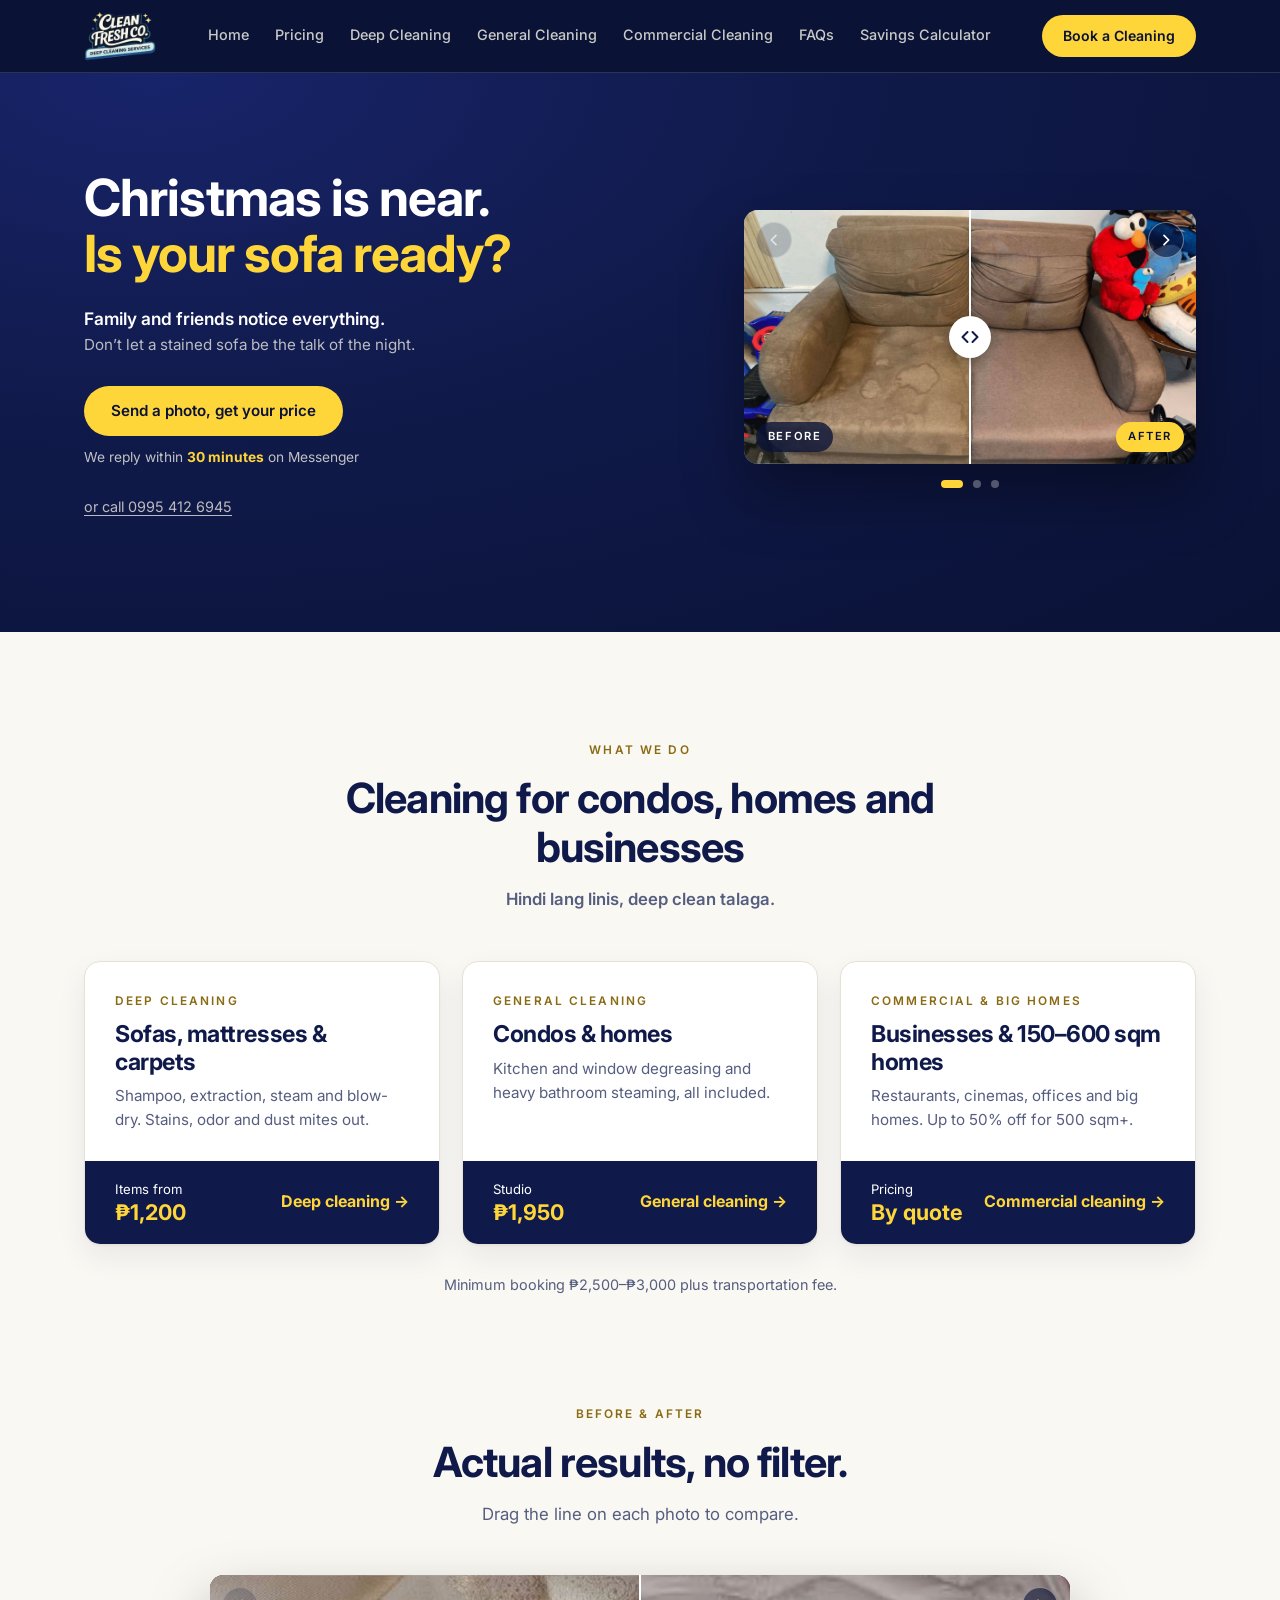
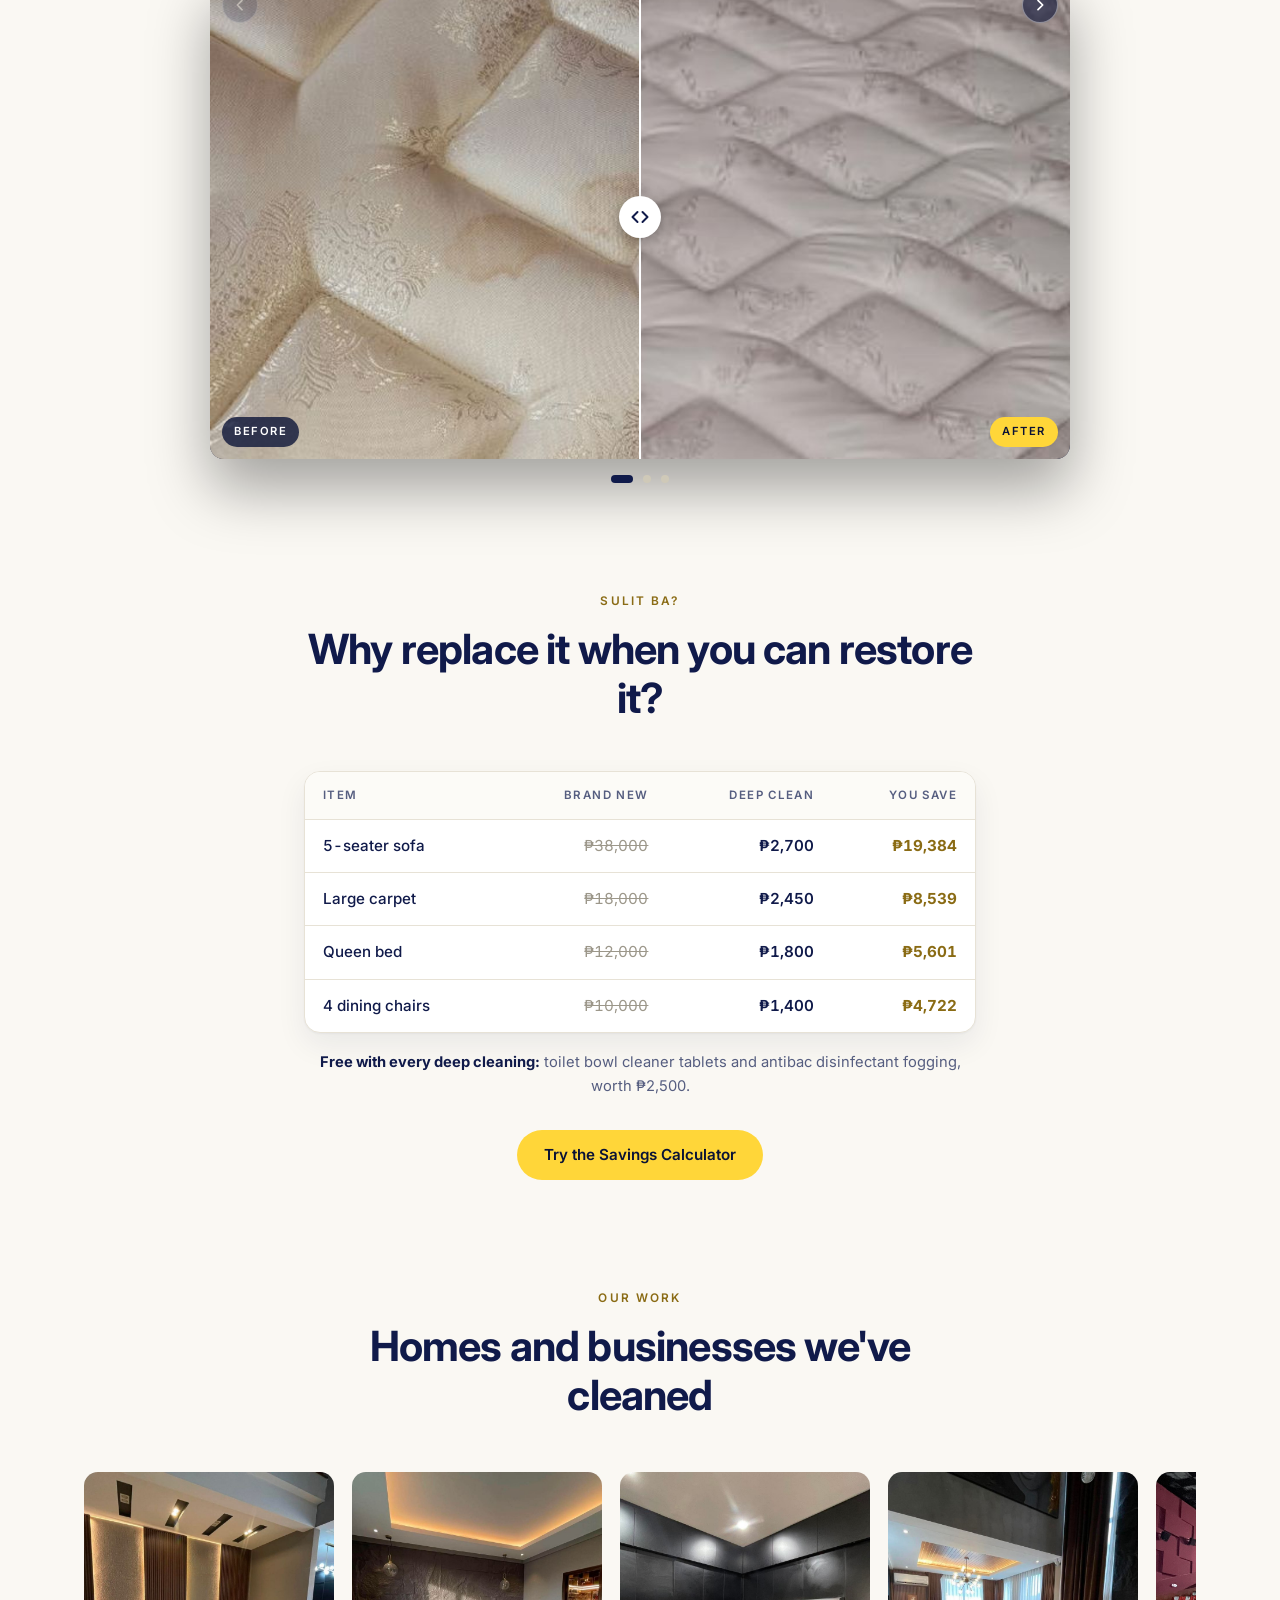
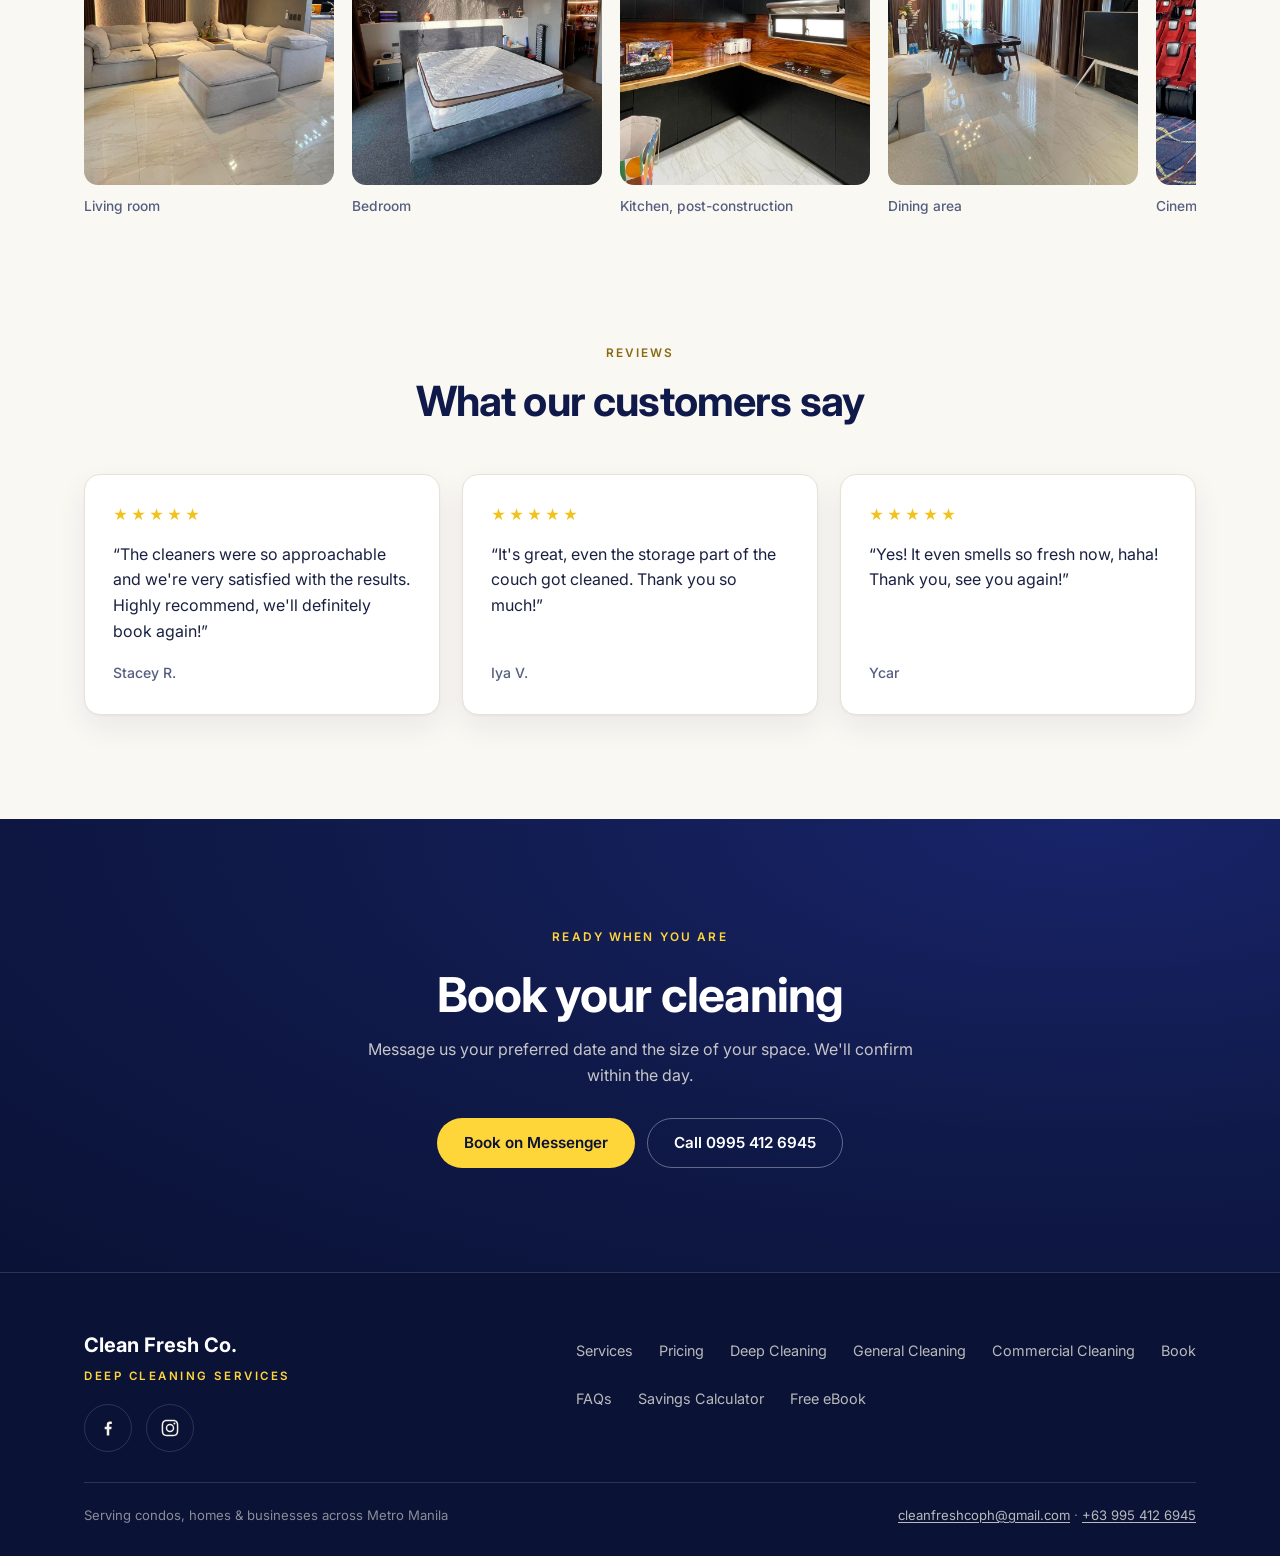
==== commit 581ca119: "Home: Christmas hero with emotional line and sofa-only slider - Headline: 'Christmas is near. / Is y" ====
--- a/index.html
+++ b/index.html
@@ -320,6 +320,23 @@
     .proof-line{gap:6px 18px;font-size:0.84rem;}
     .center-cta .btn{width:100%;}
   }
+
+  /* Christmas hero: short headline, proof first on phones */
+  .hero h1{font-size:clamp(2.2rem,4.4vw,3.2rem);line-height:1.1;margin-bottom:24px;}
+  .hero-feel{font-size:1.08rem;line-height:1.5;color:#fff;font-weight:600;margin:0 0 22px;max-width:440px;}
+  .hero-feel span{display:block;color:rgba(244,241,232,0.75);font-weight:400;font-size:0.95rem;margin-top:2px;}
+  .reply-note{flex-basis:100%;font-size:0.86rem;color:rgba(244,241,232,0.78);margin:-2px 0 4px;}
+  .reply-note b{color:var(--gold);font-weight:700;}
+  .call-link{display:inline-flex;align-items:center;min-height:44px;font-size:0.9rem;color:rgba(244,241,232,0.75);text-decoration:underline;text-underline-offset:3px;}
+  @media (max-width:1000px){
+    .hero-grid{display:flex;flex-direction:column;gap:0;}
+    .hero-grid > div:first-child{display:contents;}
+    .hero h1{order:1;margin-bottom:18px;}
+    .hero-grid > div:last-child{order:2;width:100%;margin-bottom:22px;}
+    .hero-feel{order:3;text-align:center;margin:4px auto 18px;}
+    .hero-ctas{order:4;margin-top:0;}
+  }
+  @media (max-width:640px){ .reply-note{text-align:center;} .call-link{flex-basis:100%;justify-content:center;} }
 </style>
 <script type="application/ld+json">
 {"@context":"https://schema.org","@type":"LocalBusiness","name":"Clean Fresh Co.",
@@ -358,17 +375,16 @@
 <section class="hero on-dark" id="hero">
   <div class="wrap hero-grid">
     <div>
-      <span class="kicker">Deep cleaning · Metro Manila</span>
-      <h1>Deep-clean your <span class="nowrap">5-seater</span> sofa for ₱2,700. <em>A new one costs ₱38,000.</em></h1>
-      <p class="hero-lead">Sofas, mattresses and carpets, cleaned at your place. Most items are ready to use the same day.</p>
+      <h1>Christmas is near. <em>Is your sofa ready?</em></h1>
+      <p class="hero-feel">Family and friends notice everything.<span>Don&rsquo;t let a stained sofa be the talk of the night.</span></p>
       <div class="hero-ctas">
-        <a href="https://m.me/522847734243823" target="_blank" rel="noopener" class="btn btn-gold">Get a Quote on Messenger</a>
-        <a href="tel:+639954126945" class="btn btn-ghost">Call 0995 412 6945</a>
+        <a href="https://m.me/522847734243823" target="_blank" rel="noopener" class="btn btn-gold">Send a photo, get your price</a>
+        <p class="reply-note">We reply within <b>30 minutes</b> on Messenger</p>
+        <a href="tel:+639954126945" class="call-link">or call 0995 412 6945</a>
       </div>
-      <div class="proof-line"><span><b>500+</b> condo &amp; business owners</span><span><b>Inspect &amp; approve</b> before we leave</span></div>
     </div>
     <div>
-        <div class="ba-row" data-ba-row aria-label="Before and after: upholstery">
+        <div class="ba-row" data-ba-row aria-label="Before and after: sofas">
           <div class="ba-frame">
             <button type="button" class="ba-arrow prev" aria-label="Previous example" disabled><svg viewBox="0 0 24 24" aria-hidden="true"><path d="M15 5l-7 7 7 7"/></svg></button>
             <button type="button" class="ba-arrow next" aria-label="Next example"><svg viewBox="0 0 24 24" aria-hidden="true"><path d="M9 5l7 7-7 7"/></svg></button>
@@ -381,11 +397,11 @@
                 <div class="ba-zone" role="slider" tabindex="0" aria-label="Drag to compare before and after: sofa deep cleaning" aria-valuemin="0" aria-valuemax="100" aria-valuenow="50"><div class="ba-knob"><svg viewBox="0 0 24 24" aria-hidden="true"><path d="M9 6l-6 6 6 6"/><path d="M15 6l6 6-6 6"/></svg></div></div>
               </div>
               <div class="ba-slide">
-                <img src="assets/ba/2-after.jpg" loading="lazy" alt="After: Upholstered chairs deep cleaning" draggable="false">
-                <img class="ba-before" src="assets/ba/2-before.jpg" loading="lazy" alt="Before: Upholstered chairs deep cleaning" draggable="false">
+                <img src="assets/gallery/blue-loveseat-after.jpg" loading="lazy" alt="After: Blue loveseat deep cleaning" draggable="false">
+                <img class="ba-before" src="assets/gallery/blue-loveseat-before.jpg" loading="lazy" alt="Before: Blue loveseat deep cleaning" draggable="false">
                 <div class="ba-line"></div>
                 <span class="ba-tag b">Before</span><span class="ba-tag a">After</span>
-                <div class="ba-zone" role="slider" tabindex="0" aria-label="Drag to compare before and after: upholstered chairs deep cleaning" aria-valuemin="0" aria-valuemax="100" aria-valuenow="50"><div class="ba-knob"><svg viewBox="0 0 24 24" aria-hidden="true"><path d="M9 6l-6 6 6 6"/><path d="M15 6l6 6-6 6"/></svg></div></div>
+                <div class="ba-zone" role="slider" tabindex="0" aria-label="Drag to compare before and after: blue loveseat deep cleaning" aria-valuemin="0" aria-valuemax="100" aria-valuenow="50"><div class="ba-knob"><svg viewBox="0 0 24 24" aria-hidden="true"><path d="M9 6l-6 6 6 6"/><path d="M15 6l6 6-6 6"/></svg></div></div>
               </div>
               <div class="ba-slide">
                 <img src="assets/ba/3-after.jpg" loading="lazy" alt="After: Fabric sofa deep cleaning" draggable="false">
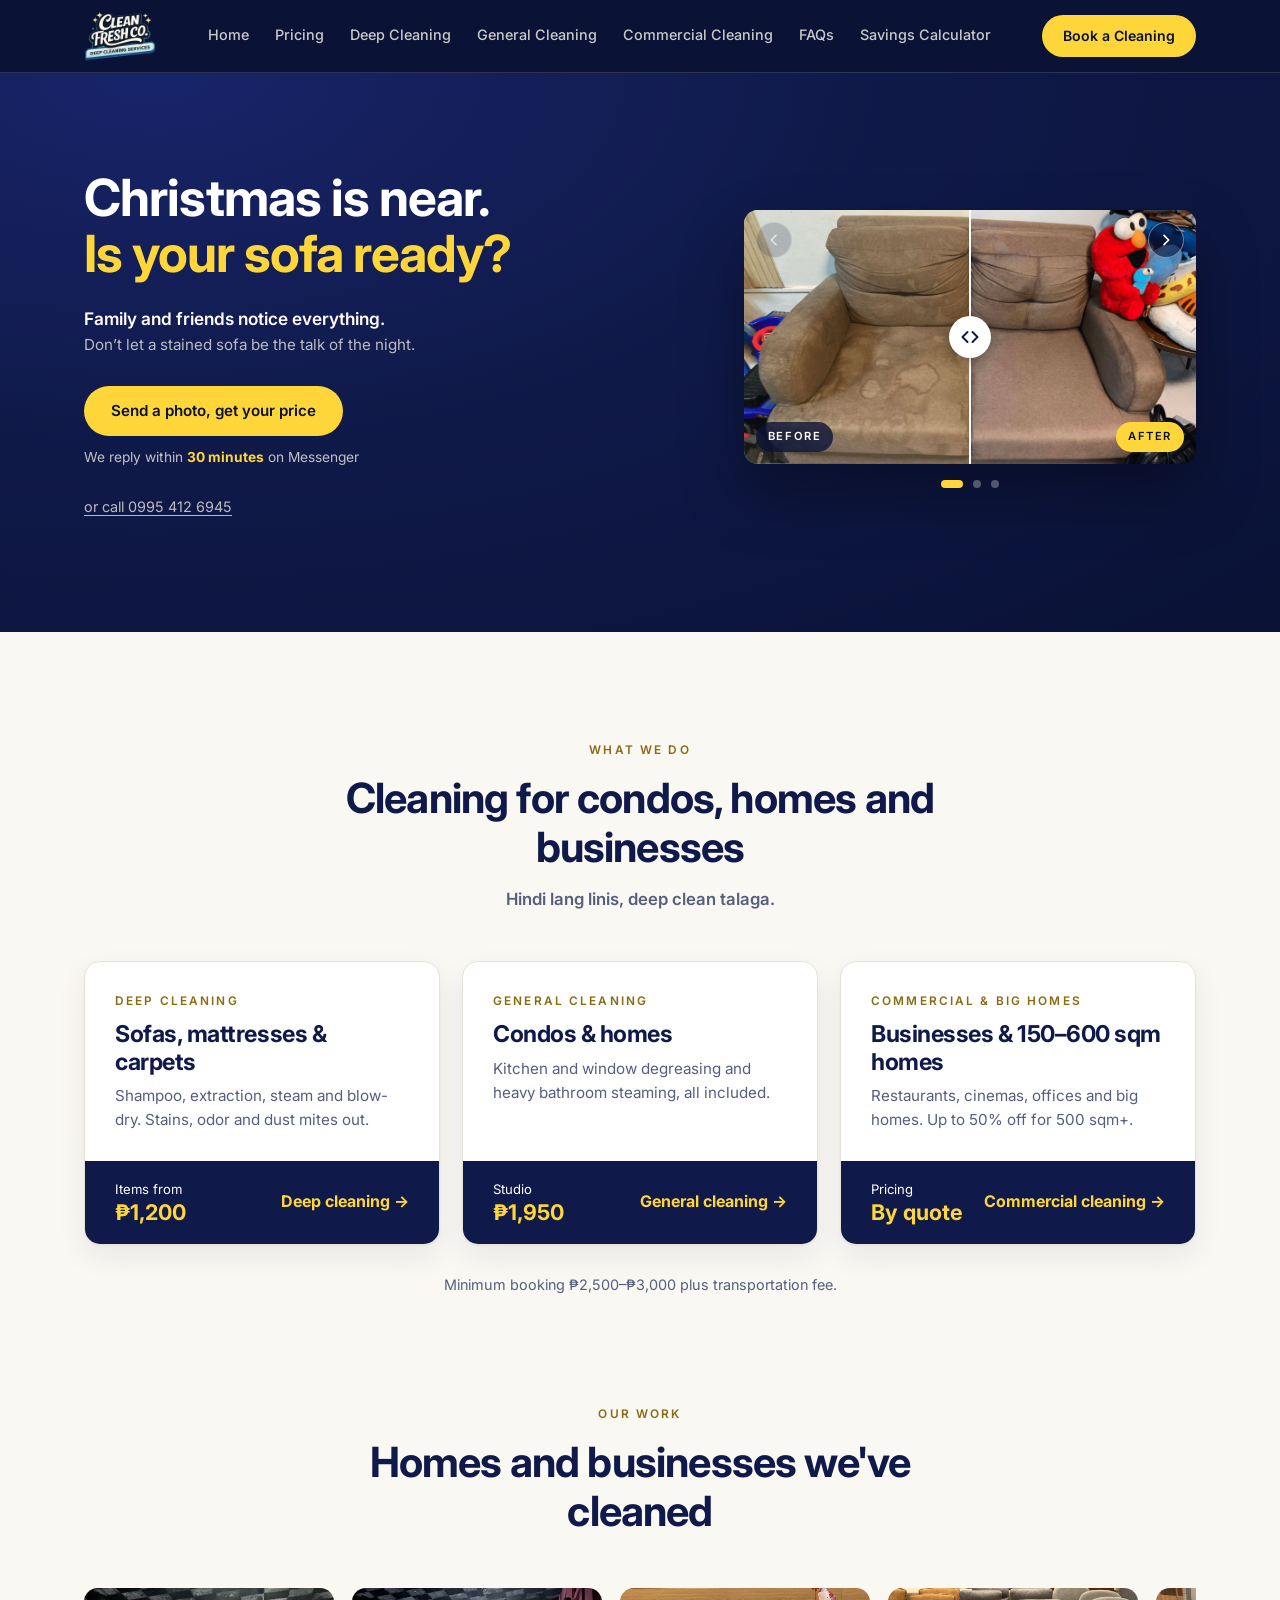
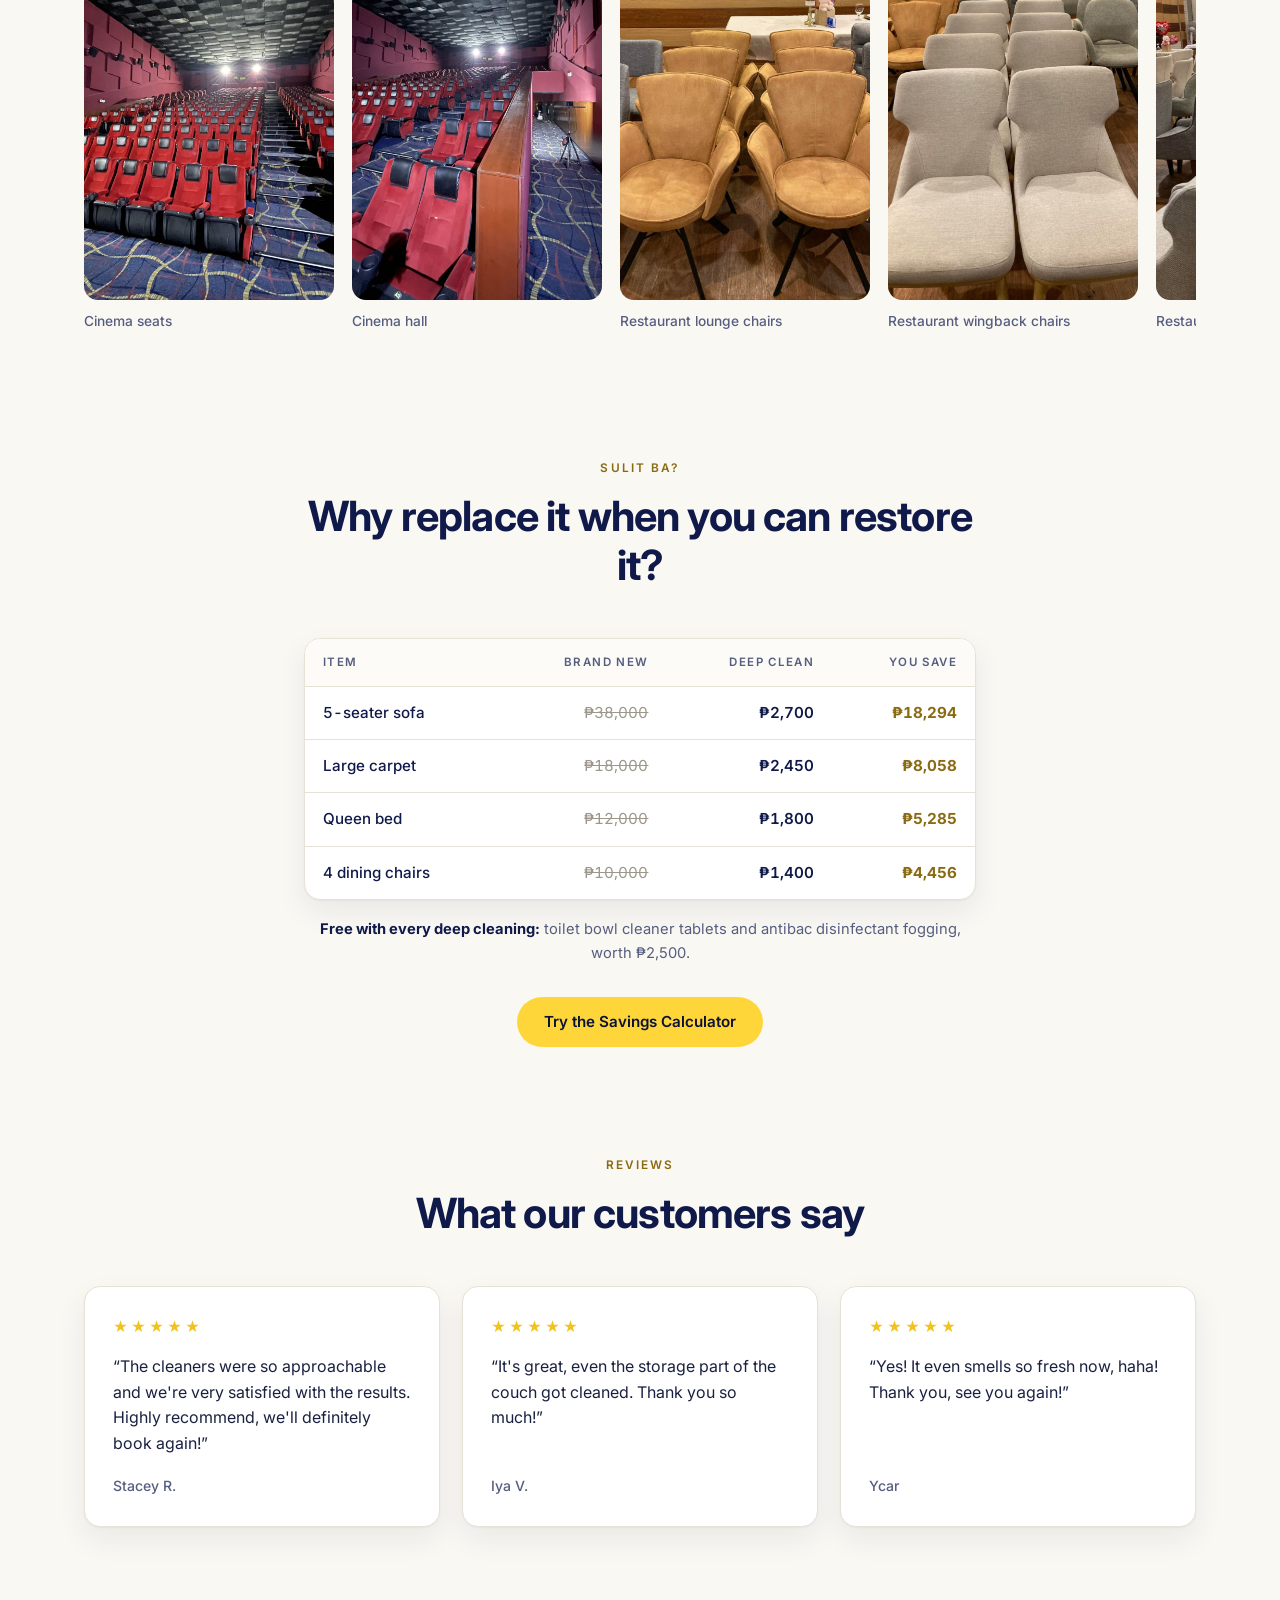
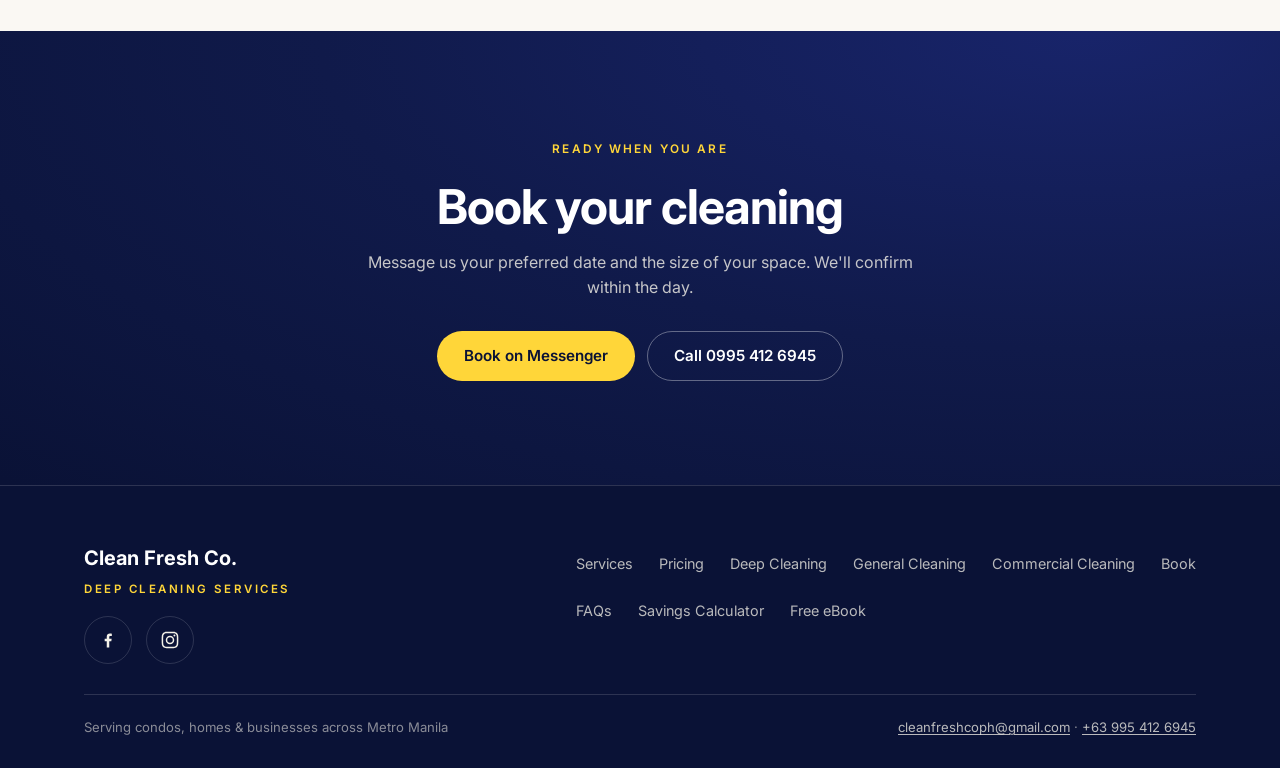
==== commit a075e25a: "Home: replace Before & after section with Our work gallery Our work moves up into the Before & after" ====
--- a/index.html
+++ b/index.html
@@ -449,44 +449,22 @@
   </div>
 </section>
 
-<section class="section" id="results">
+<section class="section" id="our-work">
   <div class="wrap">
     <div class="section-head center">
-      <span class="kicker">Before &amp; after</span>
-      <h2>Actual results, no filter.</h2>
-      <p>Drag the line on each photo to compare.</p>
-    </div>
-    <div class="results-wrap">
-        <div class="ba-row" data-ba-row aria-label="Before and after: rooms, mattresses and sofa beds">
-          <div class="ba-frame">
-            <button type="button" class="ba-arrow prev" aria-label="Previous example" disabled><svg viewBox="0 0 24 24" aria-hidden="true"><path d="M15 5l-7 7 7 7"/></svg></button>
-            <button type="button" class="ba-arrow next" aria-label="Next example"><svg viewBox="0 0 24 24" aria-hidden="true"><path d="M9 5l7 7-7 7"/></svg></button>
-            <div class="ba-track">
-              <div class="ba-slide">
-                <img src="assets/ba/5-after.jpg" loading="lazy" alt="After: Mattress deep cleaning" draggable="false">
-                <img class="ba-before" src="assets/ba/5-before.jpg" loading="lazy" alt="Before: Mattress deep cleaning" draggable="false">
-                <div class="ba-line"></div>
-                <span class="ba-tag b">Before</span><span class="ba-tag a">After</span>
-                <div class="ba-zone" role="slider" tabindex="0" aria-label="Drag to compare before and after: mattress deep cleaning" aria-valuemin="0" aria-valuemax="100" aria-valuenow="50"><div class="ba-knob"><svg viewBox="0 0 24 24" aria-hidden="true"><path d="M9 6l-6 6 6 6"/><path d="M15 6l6 6-6 6"/></svg></div></div>
-              </div>
-              <div class="ba-slide">
-                <img src="assets/ba/6-after.jpg" loading="lazy" alt="After: Sofa bed deep cleaning" draggable="false">
-                <img class="ba-before" src="assets/ba/6-before.jpg" loading="lazy" alt="Before: Sofa bed deep cleaning" draggable="false">
-                <div class="ba-line"></div>
-                <span class="ba-tag b">Before</span><span class="ba-tag a">After</span>
-                <div class="ba-zone" role="slider" tabindex="0" aria-label="Drag to compare before and after: sofa bed deep cleaning" aria-valuemin="0" aria-valuemax="100" aria-valuenow="50"><div class="ba-knob"><svg viewBox="0 0 24 24" aria-hidden="true"><path d="M9 6l-6 6 6 6"/><path d="M15 6l6 6-6 6"/></svg></div></div>
-              </div>
-              <div class="ba-slide">
-                <img src="assets/ba/4-after.jpg" loading="lazy" alt="After: Room general cleaning" draggable="false">
-                <img class="ba-before" src="assets/ba/4-before.jpg" loading="lazy" alt="Before: Room general cleaning" draggable="false">
-                <div class="ba-line"></div>
-                <span class="ba-tag b">Before</span><span class="ba-tag a">After</span>
-                <div class="ba-zone" role="slider" tabindex="0" aria-label="Drag to compare before and after: room general cleaning" aria-valuemin="0" aria-valuemax="100" aria-valuenow="50"><div class="ba-knob"><svg viewBox="0 0 24 24" aria-hidden="true"><path d="M9 6l-6 6 6 6"/><path d="M15 6l6 6-6 6"/></svg></div></div>
-              </div>
-            </div>
-          </div>
-          <div class="ba-dots"><button type="button" class="ba-dot active" aria-label="Show example 1"></button><button type="button" class="ba-dot" aria-label="Show example 2"></button><button type="button" class="ba-dot" aria-label="Show example 3"></button></div>
-        </div>
+      <span class="kicker">Our work</span>
+      <h2>Homes and businesses we've cleaned</h2>
+    </div>
+    <div class="gallery even">
+        <figure class="shot"><img src="assets/commercial/cinema-2.jpg" alt="Cinema seats and carpet cleaned by Clean Fresh Co." loading="lazy" width="960" height="1200"><figcaption>Cinema seats</figcaption></figure>
+        <figure class="shot"><img src="assets/commercial/cinema-1.jpg" alt="Cinema seating rows and aisle cleaned by Clean Fresh Co." loading="lazy" width="960" height="1200"><figcaption>Cinema hall</figcaption></figure>
+        <figure class="shot"><img src="assets/commercial/restaurant-4.jpg" alt="Restaurant mustard swivel chairs cleaned" loading="lazy"><figcaption>Restaurant lounge chairs</figcaption></figure>
+        <figure class="shot"><img src="assets/commercial/restaurant-5.jpg" alt="Restaurant wingback dining chairs cleaned" loading="lazy"><figcaption>Restaurant wingback chairs</figcaption></figure>
+        <figure class="shot"><img src="assets/commercial/restaurant-1.jpg" alt="Restaurant dining chairs cleaned, event setup" loading="lazy"><figcaption>Restaurant dining chairs</figcaption></figure>
+        <figure class="shot"><img src="assets/homes/living-room.jpg" alt="Large living room cleaned" loading="lazy"><figcaption>Living room</figcaption></figure>
+        <figure class="shot"><img src="assets/homes/bedroom.jpg" alt="Master bedroom cleaned" loading="lazy"><figcaption>Bedroom</figcaption></figure>
+        <figure class="shot"><img src="assets/homes/dining.jpg" alt="Dining area cleaned" loading="lazy"><figcaption>Dining area</figcaption></figure>
+        <figure class="shot"><img src="assets/homes/kitchen.jpg" alt="Kitchen post-construction cleaning" loading="lazy"><figcaption>Kitchen, post-construction</figcaption></figure>
     </div>
   </div>
 </section>
@@ -508,26 +486,6 @@
     </table>
     <p class="freebie-line"><strong>Free with every deep cleaning:</strong> toilet bowl cleaner tablets and antibac disinfectant fogging, worth ₱2,500.</p>
     <div class="center-cta"><a href="savingscalculator" class="btn btn-gold">Try the Savings Calculator</a></div>
-  </div>
-</section>
-
-<section class="section" id="spaces">
-  <div class="wrap">
-    <div class="section-head center">
-      <span class="kicker">Our work</span>
-      <h2>Homes and businesses we've cleaned</h2>
-    </div>
-    <div class="gallery even">
-        <figure class="shot"><img src="assets/homes/living-room.jpg" alt="Large living room cleaned" loading="lazy"><figcaption>Living room</figcaption></figure>
-        <figure class="shot"><img src="assets/homes/bedroom.jpg" alt="Master bedroom cleaned" loading="lazy"><figcaption>Bedroom</figcaption></figure>
-        <figure class="shot"><img src="assets/homes/kitchen.jpg" alt="Kitchen post-construction cleaning" loading="lazy"><figcaption>Kitchen, post-construction</figcaption></figure>
-        <figure class="shot"><img src="assets/homes/dining.jpg" alt="Dining area cleaned" loading="lazy"><figcaption>Dining area</figcaption></figure>
-        <figure class="shot"><img src="assets/commercial/cinema-2.jpg" alt="Cinema seats and carpet cleaned by Clean Fresh Co." loading="lazy" width="960" height="1200"><figcaption>Cinema seats</figcaption></figure>
-        <figure class="shot"><img src="assets/commercial/cinema-1.jpg" alt="Cinema seating rows and aisle cleaned by Clean Fresh Co." loading="lazy" width="960" height="1200"><figcaption>Cinema hall</figcaption></figure>
-        <figure class="shot"><img src="assets/commercial/restaurant-1.jpg" alt="Restaurant dining chairs cleaned, event setup" loading="lazy"><figcaption>Restaurant dining chairs</figcaption></figure>
-        <figure class="shot"><img src="assets/commercial/restaurant-4.jpg" alt="Restaurant mustard swivel chairs cleaned" loading="lazy"><figcaption>Restaurant lounge chairs</figcaption></figure>
-        <figure class="shot"><img src="assets/commercial/restaurant-5.jpg" alt="Restaurant wingback dining chairs cleaned" loading="lazy"><figcaption>Restaurant wingback chairs</figcaption></figure>
-    </div>
   </div>
 </section>
 
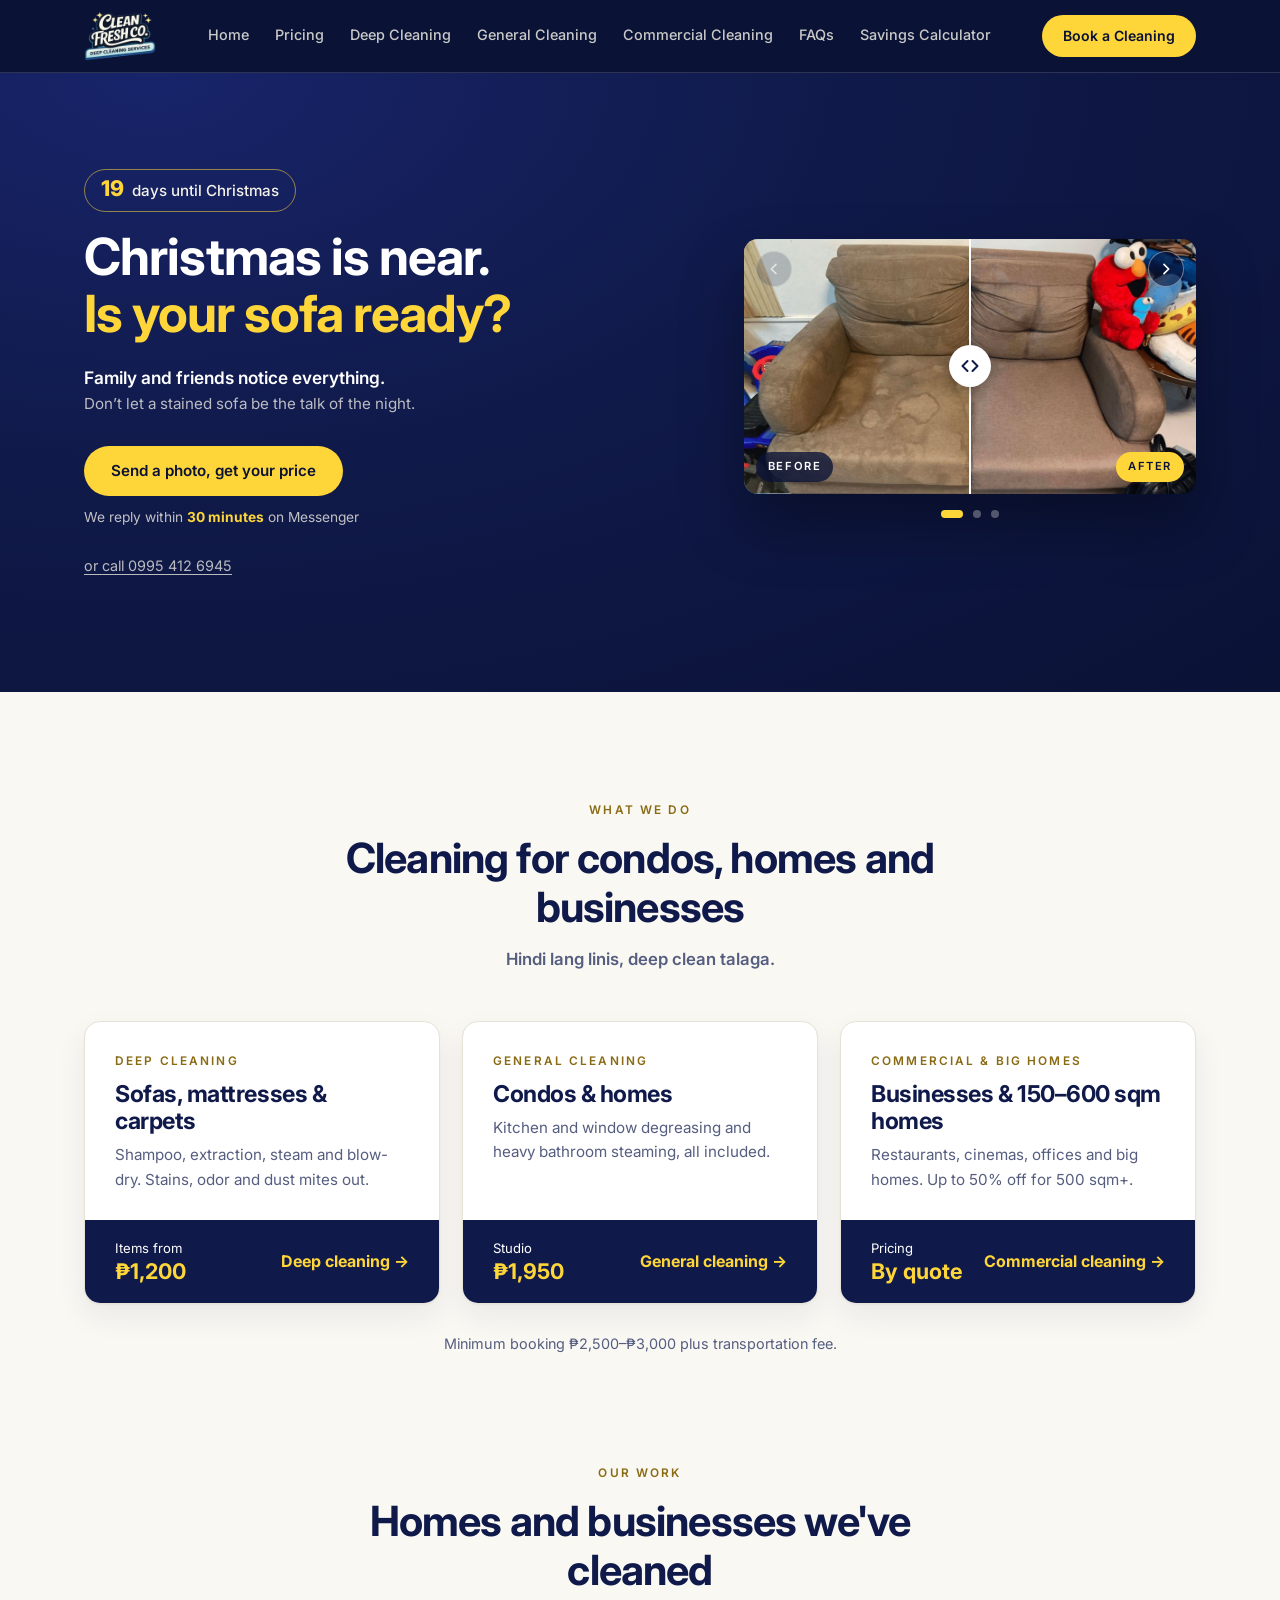
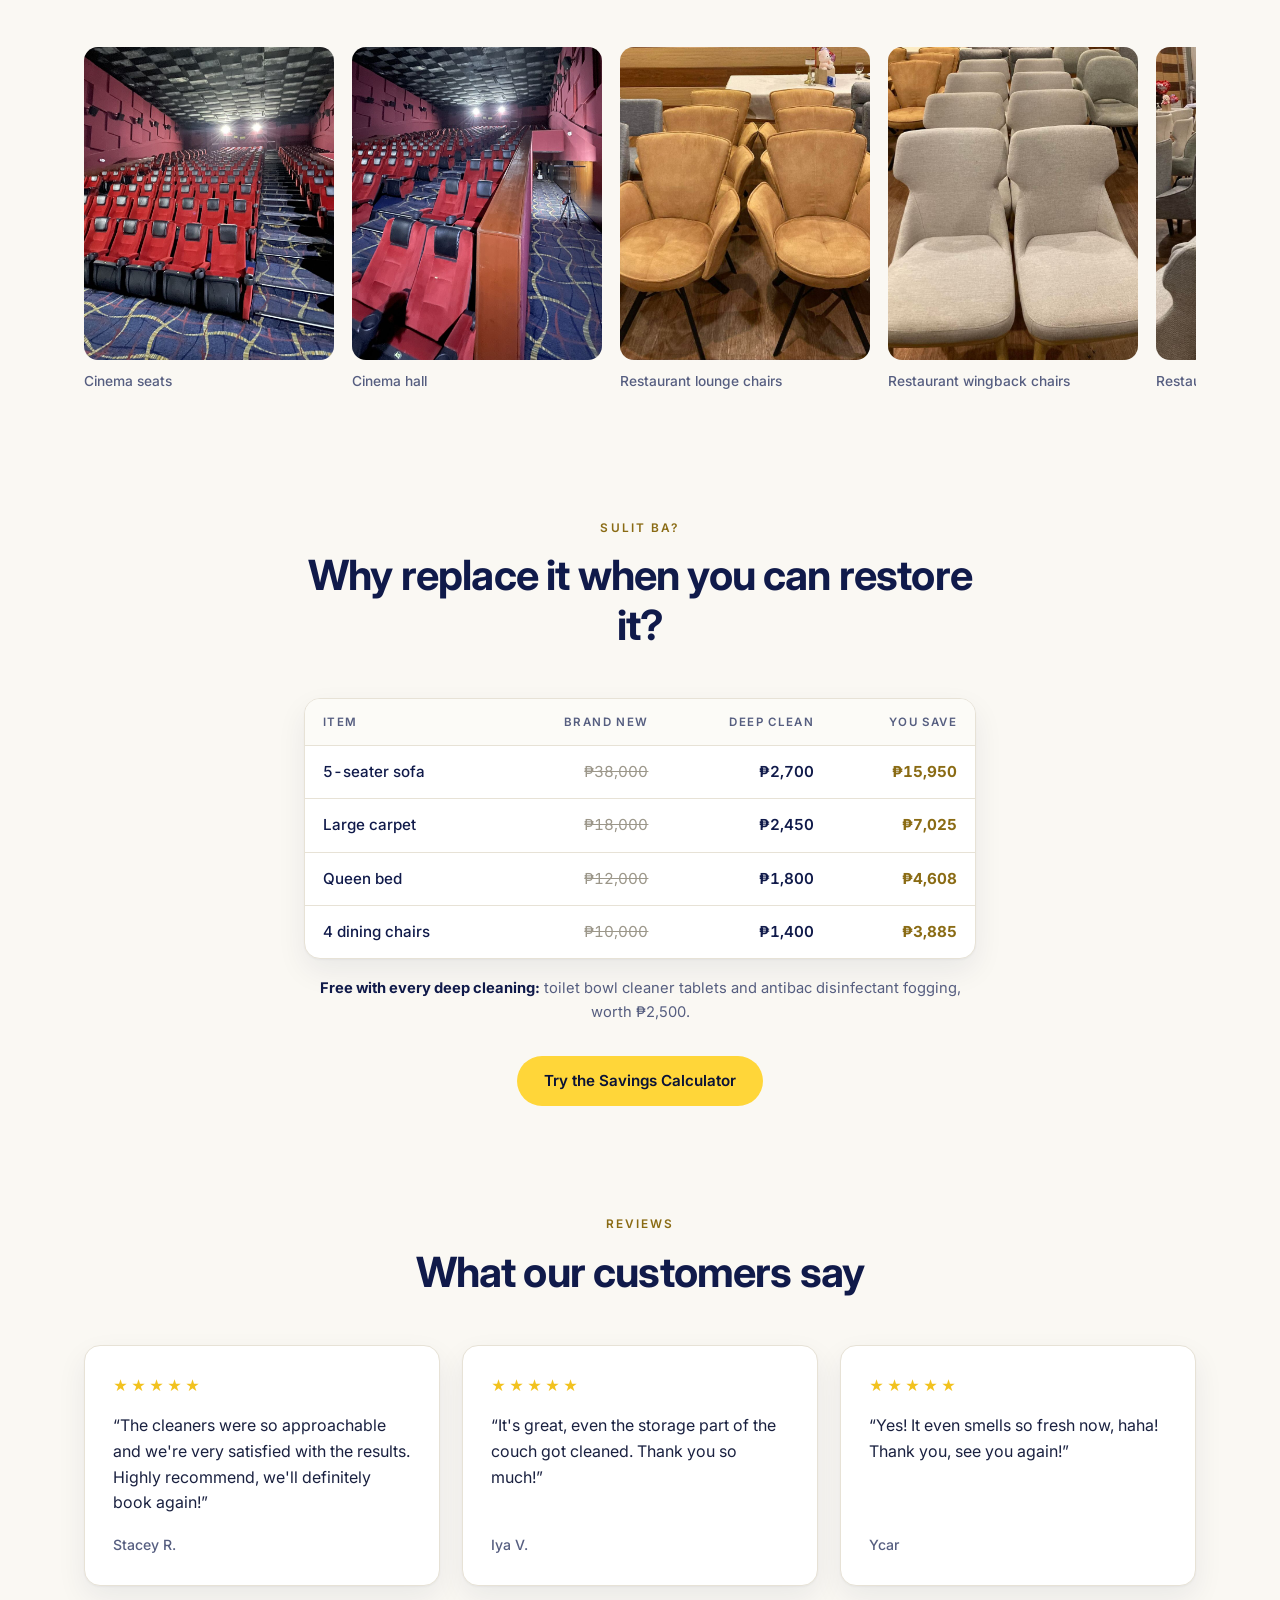
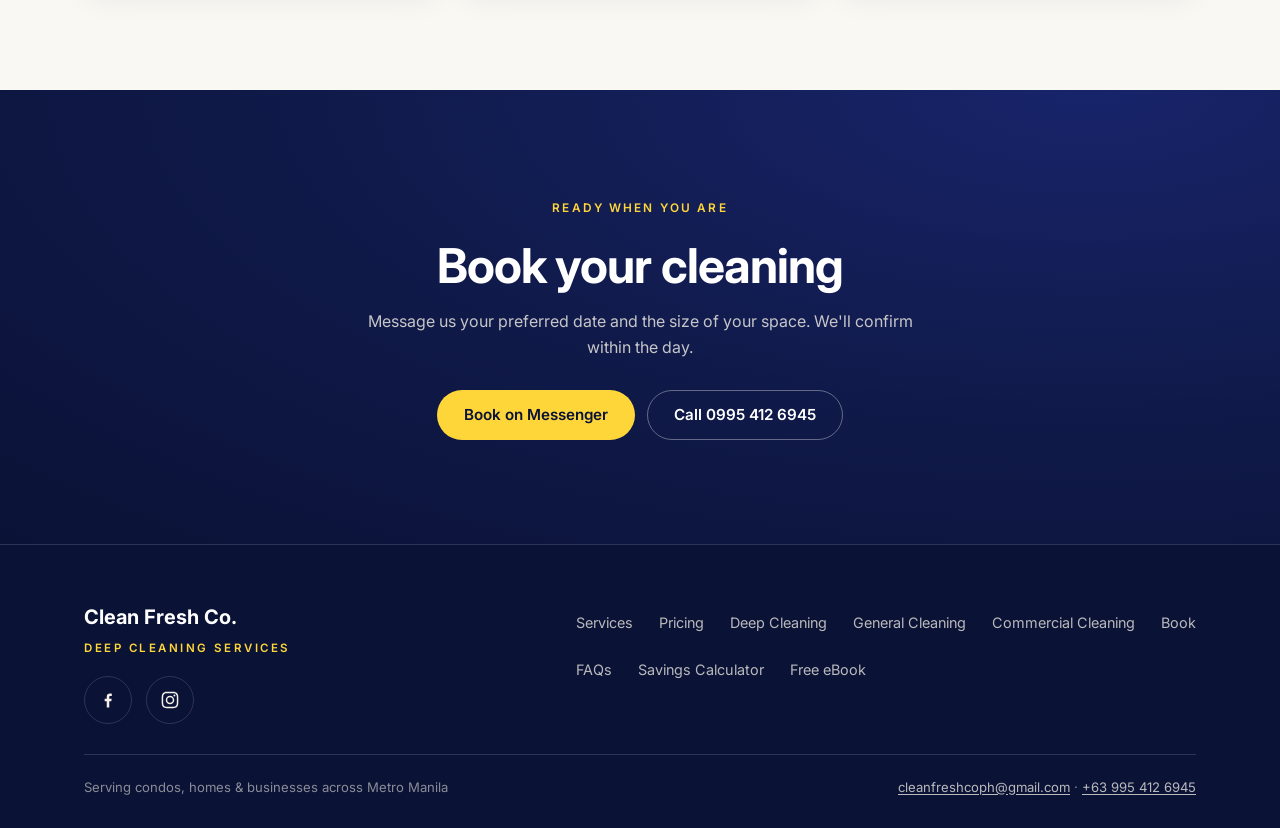
==== commit 383b46ad: "Home: live Christmas countdown above the hero headline Shows 'N days until Christmas' computed from " ====
--- a/index.html
+++ b/index.html
@@ -337,6 +337,12 @@
     .hero-ctas{order:4;margin-top:0;}
   }
   @media (max-width:640px){ .reply-note{text-align:center;} .call-link{flex-basis:100%;justify-content:center;} }
+
+  /* Christmas countdown (shown only Dec 1 earlier through Dec 25, Manila time) */
+  .xmas-count{display:inline-flex;align-items:baseline;gap:8px;margin:0 0 16px;padding:8px 16px;border:1px solid rgba(255,214,57,0.55);border-radius:999px;color:#F4F1E8;font-size:0.95rem;font-weight:500;}
+  .xmas-count b{color:var(--gold);font-size:1.35rem;font-weight:800;line-height:1;}
+  .xmas-count[hidden]{display:none;}
+  @media (max-width:1000px){ .xmas-count{order:0;align-self:center;margin-bottom:14px;} }
 </style>
 <script type="application/ld+json">
 {"@context":"https://schema.org","@type":"LocalBusiness","name":"Clean Fresh Co.",
@@ -375,6 +381,7 @@
 <section class="hero on-dark" id="hero">
   <div class="wrap hero-grid">
     <div>
+      <p class="xmas-count" id="xmasCount" hidden><b id="xmasDays">0</b> <span id="xmasLabel">days until Christmas</span></p>
       <h1>Christmas is near. <em>Is your sofa ready?</em></h1>
       <p class="hero-feel">Family and friends notice everything.<span>Don&rsquo;t let a stained sofa be the talk of the night.</span></p>
       <div class="hero-ctas">
@@ -671,6 +678,19 @@
     counters.forEach(c => { c.textContent = '₱0'; obs.observe(c); });
   }
 
+  /* Christmas countdown: days left to Dec 25 in Manila time; hidden after Christmas */
+  (function(){
+    const box = document.getElementById('xmasCount');
+    if (!box) return;
+    const m = new Date(Date.now() + 8 * 3600 * 1000);            // Manila is UTC+8, no DST
+    const y = m.getUTCFullYear(), today = Date.UTC(y, m.getUTCMonth(), m.getUTCDate());
+    const days = Math.round((Date.UTC(y, 11, 25) - today) / 86400000);
+    if (days < 0 || days > 60) return;                           // show from late October to Christmas Day
+    if (days === 0) { document.getElementById('xmasDays').textContent = 'Merry Christmas'; document.getElementById('xmasLabel').textContent = 'from Clean Fresh Co.'; }
+    else { document.getElementById('xmasDays').textContent = days; document.getElementById('xmasLabel').textContent = days === 1 ? 'day until Christmas' : 'days until Christmas'; }
+    box.hidden = false;
+  })();
+
   /* Sticky booking bar on phones */
   (function(){
     const bar = document.getElementById('mbar');
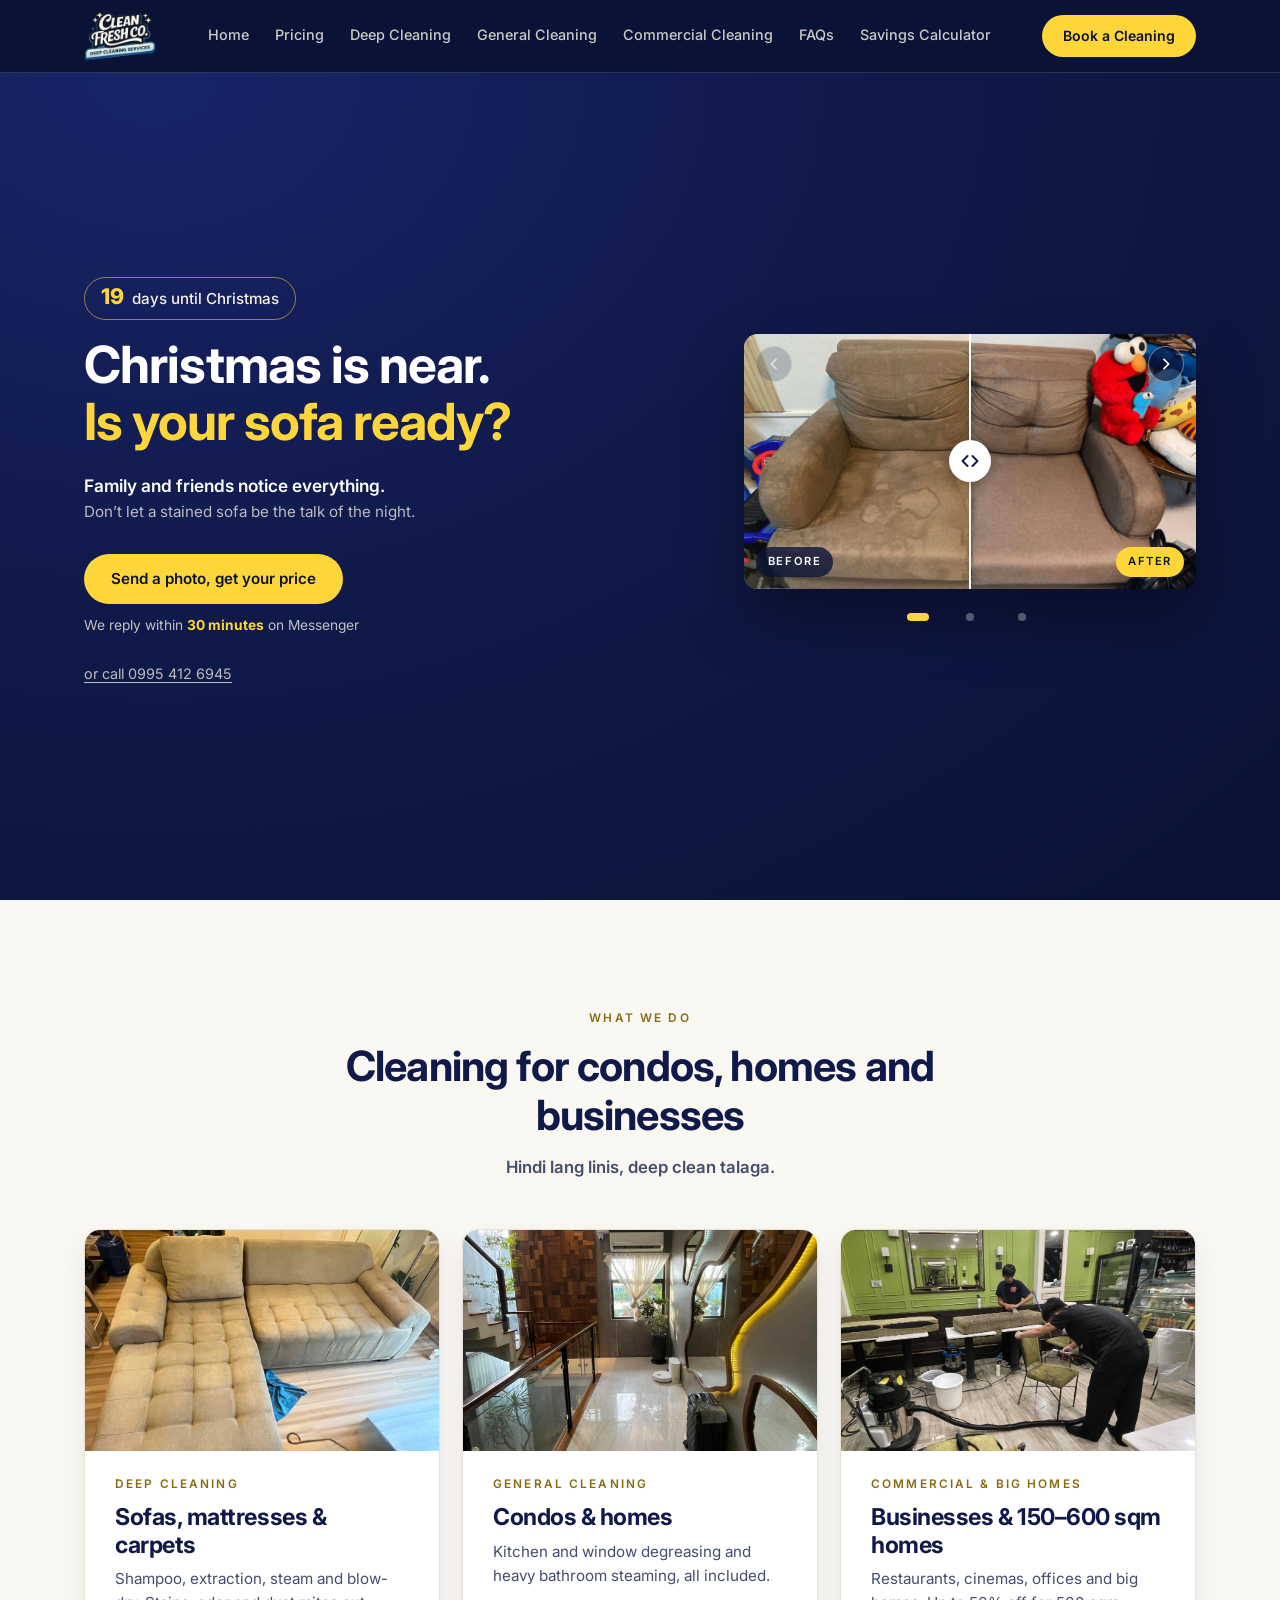
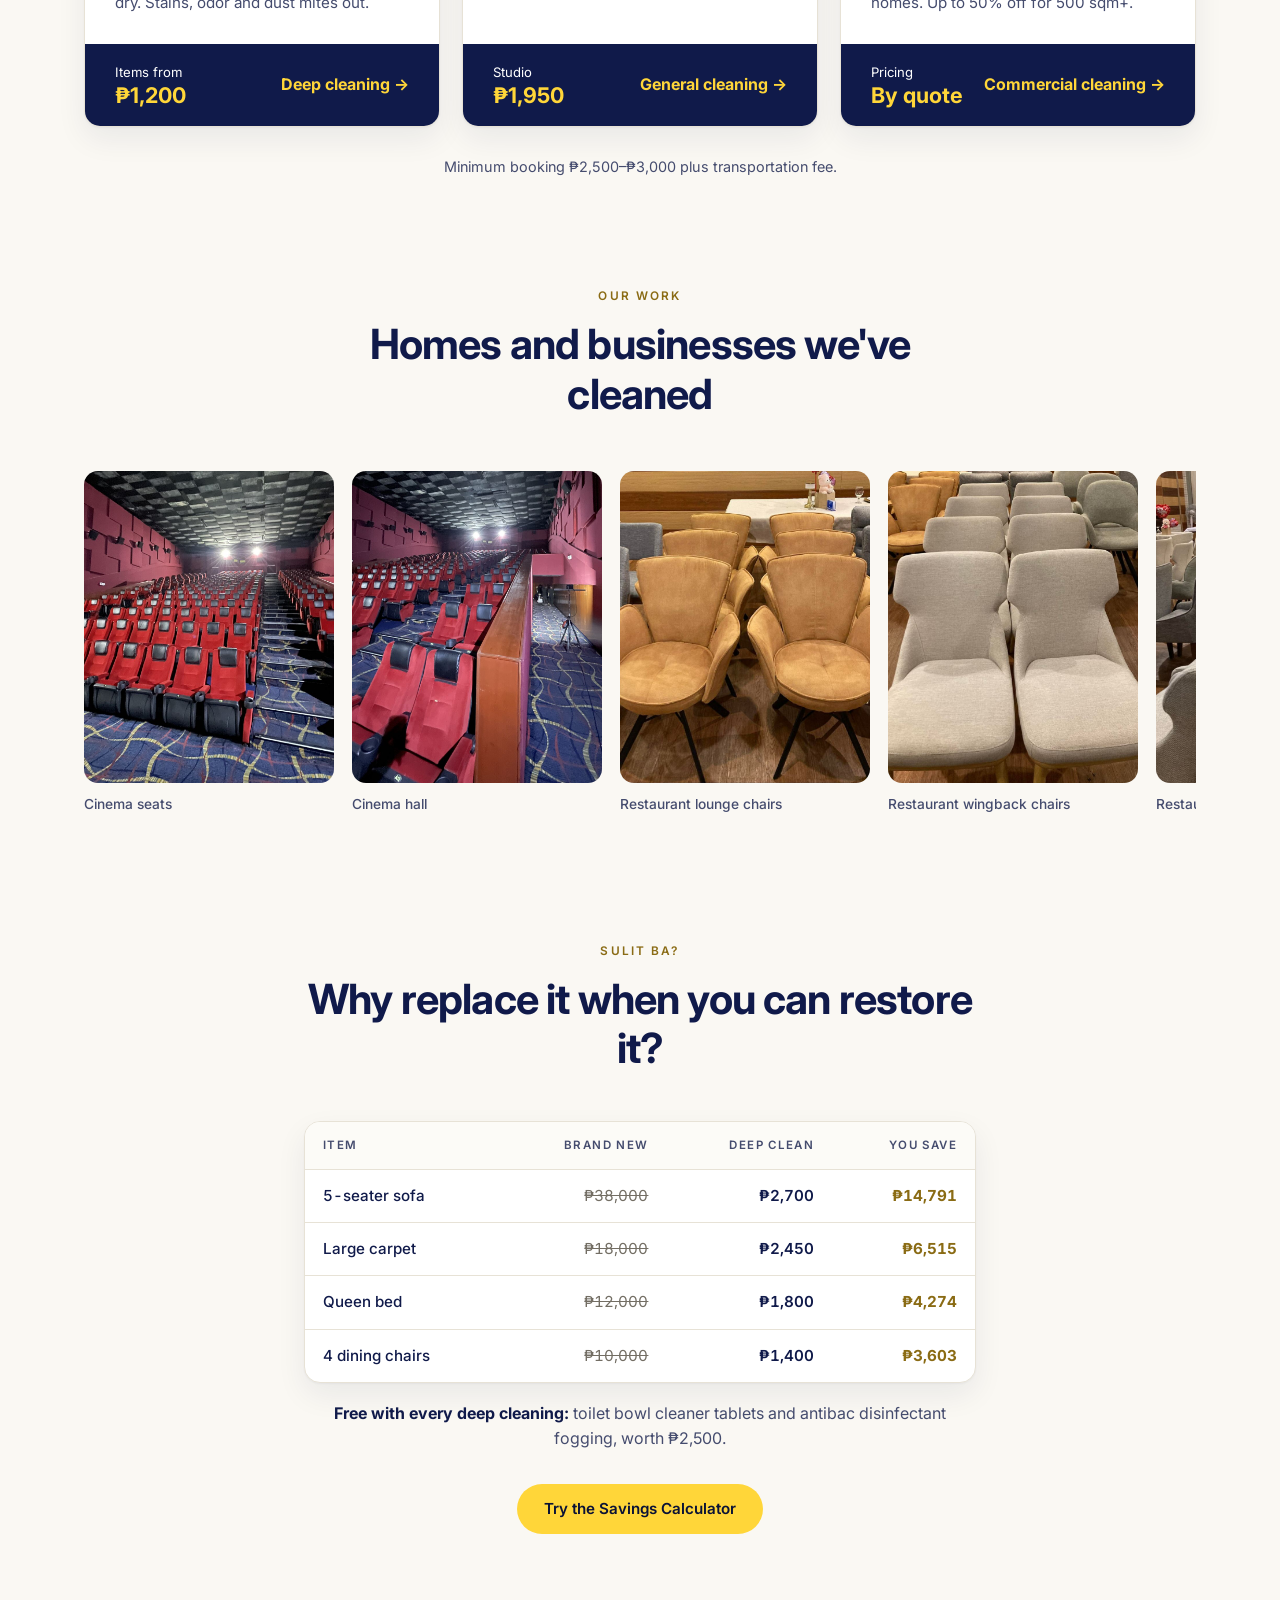
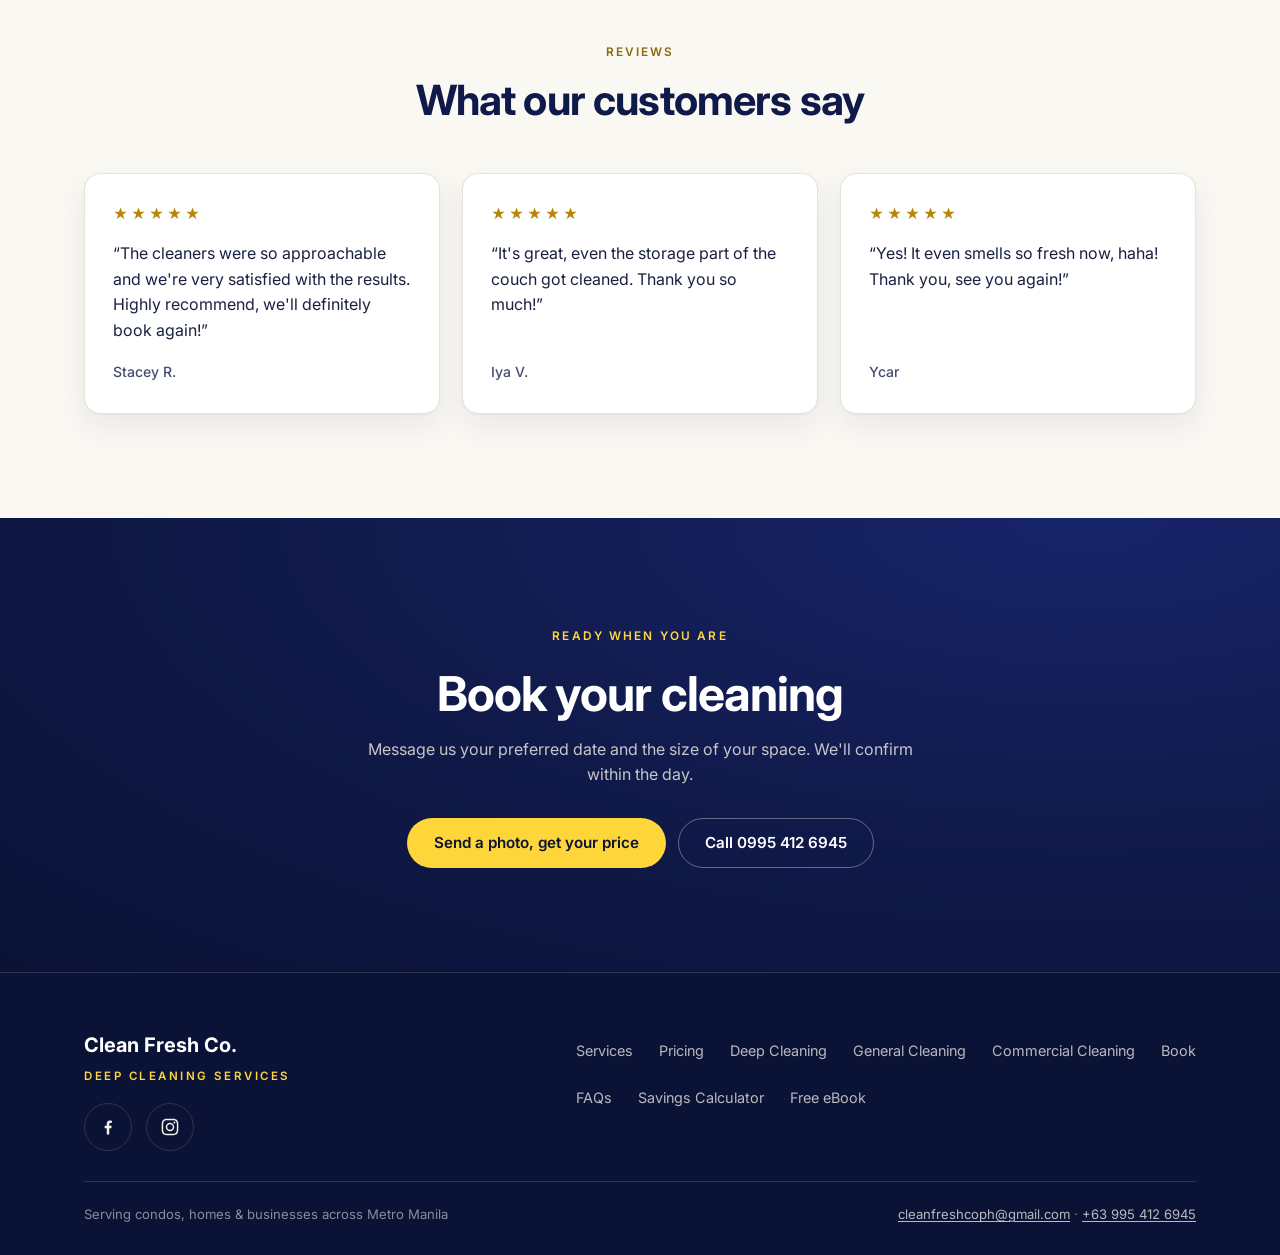
==== commit 5720eb8b: "Home page polish: readable grey text, full-screen hero, photos on service cards, bigger slider dots," ====
--- a/index.html
+++ b/index.html
@@ -35,7 +35,7 @@
     --paper:#FAF8F3;
     --paper-2:#F3EFE5;
     --ink:#1A2140;
-    --muted:#565E80;
+    --muted:#454C6E;
     --line:#E7E2D6;
     --line-dark:rgba(255,255,255,0.14);
     --cream:#F4F1E8;
@@ -127,15 +127,22 @@
   .ba-arrow[disabled]{opacity:0.3;cursor:default;}
   .ba-arrow svg{width:16px;height:16px;stroke:currentColor;fill:none;stroke-width:2.6;stroke-linecap:round;stroke-linejoin:round;}
   .ba-arrow.prev{left:12px;} .ba-arrow.next{right:12px;}
-  .ba-dots{display:flex;justify-content:center;gap:10px;margin-top:16px;}
-  .ba-dot{position:relative;width:8px;height:8px;border-radius:50%;border:0;padding:0;cursor:pointer;background:rgba(255,255,255,0.3);transition:width .2s ease,background-color .2s ease;}
-  .ba-dot::after{content:"";position:absolute;inset:-18px -5px;}
-  .ba-dot.active{background:var(--gold);width:22px;border-radius:6px;}
+  .ba-dots{display:flex;justify-content:center;gap:8px;margin-top:6px;}
+  .ba-dot{position:relative;width:44px;height:44px;border:0;padding:0;cursor:pointer;background:none;display:flex;align-items:center;justify-content:center;}
+  .ba-dot::before{content:"";width:8px;height:8px;border-radius:50%;background:rgba(255,255,255,0.3);transition:width .2s ease,background-color .2s ease;}
+  .ba-dot.active::before{background:var(--gold);width:22px;border-radius:6px;}
 
   /* SERVICES */
   .cards{display:grid;grid-template-columns:repeat(3,1fr);gap:22px;}
   .card{--pad:30px;background:#fff;border:1px solid var(--line);border-radius:var(--radius);padding:var(--pad);box-shadow:var(--shadow);display:flex;flex-direction:column;overflow:hidden;}
   .card .kicker{margin-bottom:10px;}
+  .card-img{margin:calc(var(--pad) * -1) calc(var(--pad) * -1) 24px;aspect-ratio:16/10;overflow:hidden;background:var(--line);}
+  .card-img img{width:100%;height:100%;object-fit:cover;transition:transform .35s ease;}
+  .card{transition:transform .2s ease,box-shadow .2s ease;}
+  .card:hover{transform:translateY(-2px);box-shadow:0 2px 4px rgba(16,26,74,0.05),0 18px 40px rgba(16,26,74,0.12);}
+  .card:hover .card-img img{transform:scale(1.03);}
+  .card-foot .text-link:focus-visible{outline:2px solid #fff;outline-offset:2px;}
+  .card:focus-within{transform:translateY(-2px);}
   .card h3{font-size:1.45rem;color:var(--navy);margin-bottom:10px;}
   .card p{color:var(--muted);font-size:0.95rem;}
   .ticks{list-style:none;margin:18px 0 6px;display:grid;gap:10px;font-size:0.94rem;}
@@ -167,7 +174,7 @@
   .savings-table td{padding:14px 18px;border-bottom:1px solid var(--line);text-align:right;white-space:nowrap;font-size:0.95rem;}
   .savings-table tr:last-child td{border-bottom:0;}
   .savings-table td:first-child{white-space:normal;color:var(--navy);font-weight:500;}
-  .savings-table .old{color:#9C978A;text-decoration:line-through;}
+  .savings-table .old{color:#736E64;text-decoration:line-through;}
   .savings-table .new{color:var(--navy);font-weight:600;}
   .savings-table .save{color:var(--gold-text);font-weight:700;}
   .freebie{display:flex;gap:16px;align-items:flex-start;background:#fff;border:1px solid var(--line);border-left:3px solid var(--gold);border-radius:12px;padding:18px 20px;margin-top:22px;font-size:0.95rem;}
@@ -192,7 +199,7 @@
   /* REVIEWS */
   .reviews{display:grid;grid-template-columns:repeat(3,1fr);gap:22px;}
   .review{background:#fff;border:1px solid var(--line);border-radius:var(--radius);padding:28px;box-shadow:var(--shadow);display:flex;flex-direction:column;gap:16px;}
-  .stars{color:var(--gold-deep);letter-spacing:3px;font-size:0.9rem;}
+  .stars{color:#B8860B;letter-spacing:3px;font-size:0.9rem;}
   .review blockquote{font-size:1rem;line-height:1.6;color:var(--ink);flex-grow:1;}
   .review cite{font-style:normal;font-size:0.88rem;color:var(--muted);font-weight:500;}
 
@@ -278,7 +285,8 @@
     .proof{grid-template-columns:1fr;gap:12px;}
   }
   @media (prefers-reduced-motion:reduce){
-    .mbar,.btn,.ba-dot{transition:none;}
+    .mbar,.btn,.ba-dot::before,.card,.card-img img{transition:none;}
+    .card:hover,.card:focus-within,.card:hover .card-img img{transform:none;}
   }
 
   /* ---------- Rendition 2: calmer, fewer elements ---------- */
@@ -288,18 +296,19 @@
   .section-head.center p{margin-left:auto;margin-right:auto;max-width:560px;}
   .hero{padding:96px 0 104px;}
   .hero-lead{margin-top:4px;}
+  @media (min-width:901px) and (min-height:620px){ .hero{min-height:calc(100svh - var(--nav-h,73px));display:flex;align-items:center;padding:56px 0;} .hero > .wrap{width:100%;} }
   .proof-line{margin-top:36px;padding-top:22px;border-top:1px solid var(--line-dark);display:flex;flex-wrap:wrap;gap:8px 28px;font-size:0.9rem;color:rgba(244,241,232,0.78);}
   .proof-line b{color:#fff;font-weight:700;}
   .card h3{margin-bottom:8px;}
   .card p{margin-bottom:28px;}
   .note-center{margin-top:28px;text-align:center;color:var(--muted);font-size:0.9rem;}
   .results-wrap{max-width:860px;margin:0 auto;}
-  .results-wrap .ba-dots .ba-dot{background:#CFC9B8;}
-  .results-wrap .ba-dots .ba-dot.active{background:var(--navy);}
+  .results-wrap .ba-dots .ba-dot::before{background:#CFC9B8;}
+  .results-wrap .ba-dots .ba-dot.active::before{background:var(--navy);}
   .center-cta{margin-top:32px;display:flex;justify-content:center;gap:12px;flex-wrap:wrap;}
   .savings-wrap{max-width:720px;margin:0 auto;}
   .savings-wrap .savings-table caption{text-align:center;}
-  .freebie-line{margin-top:18px;text-align:center;font-size:0.92rem;color:var(--muted);}
+  .freebie-line{margin-top:18px;text-align:center;font-size:1rem;color:var(--muted);}
   .freebie-line strong{color:var(--navy);}
   .gallery.even{justify-content:flex-start;}
   .reviews.three{grid-template-columns:repeat(3,1fr);}
@@ -434,18 +443,21 @@
     </div>
     <div class="cards">
       <article class="card">
+        <div class="card-img"><img src="assets/gallery/sectional-after.jpg" alt="Sectional sofa after deep cleaning" loading="lazy" width="800" height="500"></div>
         <span class="kicker">Deep cleaning</span>
         <h3>Sofas, mattresses &amp; carpets</h3>
         <p>Shampoo, extraction, steam and blow-dry. Stains, odor and dust mites out.</p>
         <div class="card-foot"><span class="from">Items from<b>₱1,200</b></span><a href="deep-cleaning.html" class="text-link">Deep cleaning →</a></div>
       </article>
       <article class="card">
+        <div class="card-img"><img src="assets/homes/hallway.jpg" alt="Home hallway after general cleaning" loading="lazy" width="800" height="500"></div>
         <span class="kicker">General cleaning</span>
         <h3>Condos &amp; homes</h3>
         <p>Kitchen and window degreasing and heavy bathroom steaming, all included.</p>
         <div class="card-foot"><span class="from">Studio<b>₱1,950</b></span><a href="general-cleaning.html" class="text-link">General cleaning →</a></div>
       </article>
       <article class="card">
+        <div class="card-img"><img src="assets/commercial/team-at-work.jpg" alt="Clean Fresh Co. team cleaning a barbershop" loading="lazy" width="800" height="500"></div>
         <span class="kicker">Commercial &amp; big homes</span>
         <h3>Businesses &amp; 150–600 sqm homes</h3>
         <p>Restaurants, cinemas, offices and big homes. Up to 50% off for 500 sqm+.</p>
@@ -529,7 +541,7 @@
     <h2>Book your cleaning</h2>
     <p>Message us your preferred date and the size of your space. We'll confirm within the day.</p>
     <div class="hero-ctas">
-      <a href="https://m.me/522847734243823" target="_blank" rel="noopener" class="btn btn-gold">Book on Messenger</a>
+      <a href="https://m.me/522847734243823" target="_blank" rel="noopener" class="btn btn-gold">Send a photo, get your price</a>
       <a href="tel:+639954126945" class="btn btn-ghost">Call 0995 412 6945</a>
     </div>
   </div>
@@ -640,7 +652,9 @@
       if (!reduce && 'IntersectionObserver' in window) {
         const tick = () => {
           if (userTouched) return stop();
-          go(idx === slides.length - 1 ? 0 : idx + 1);
+          const last = idx === slides.length - 1;
+          go(last ? 0 : idx + 1);
+          if (last) { userTouched = true; stop(); } /* one full round, then rest on the first example */
         };
         const start = () => { if (!timer && !userTouched) timer = setInterval(tick, 5500 + rowIdx * 1500); };
         const stop = () => { clearInterval(timer); timer = null; };
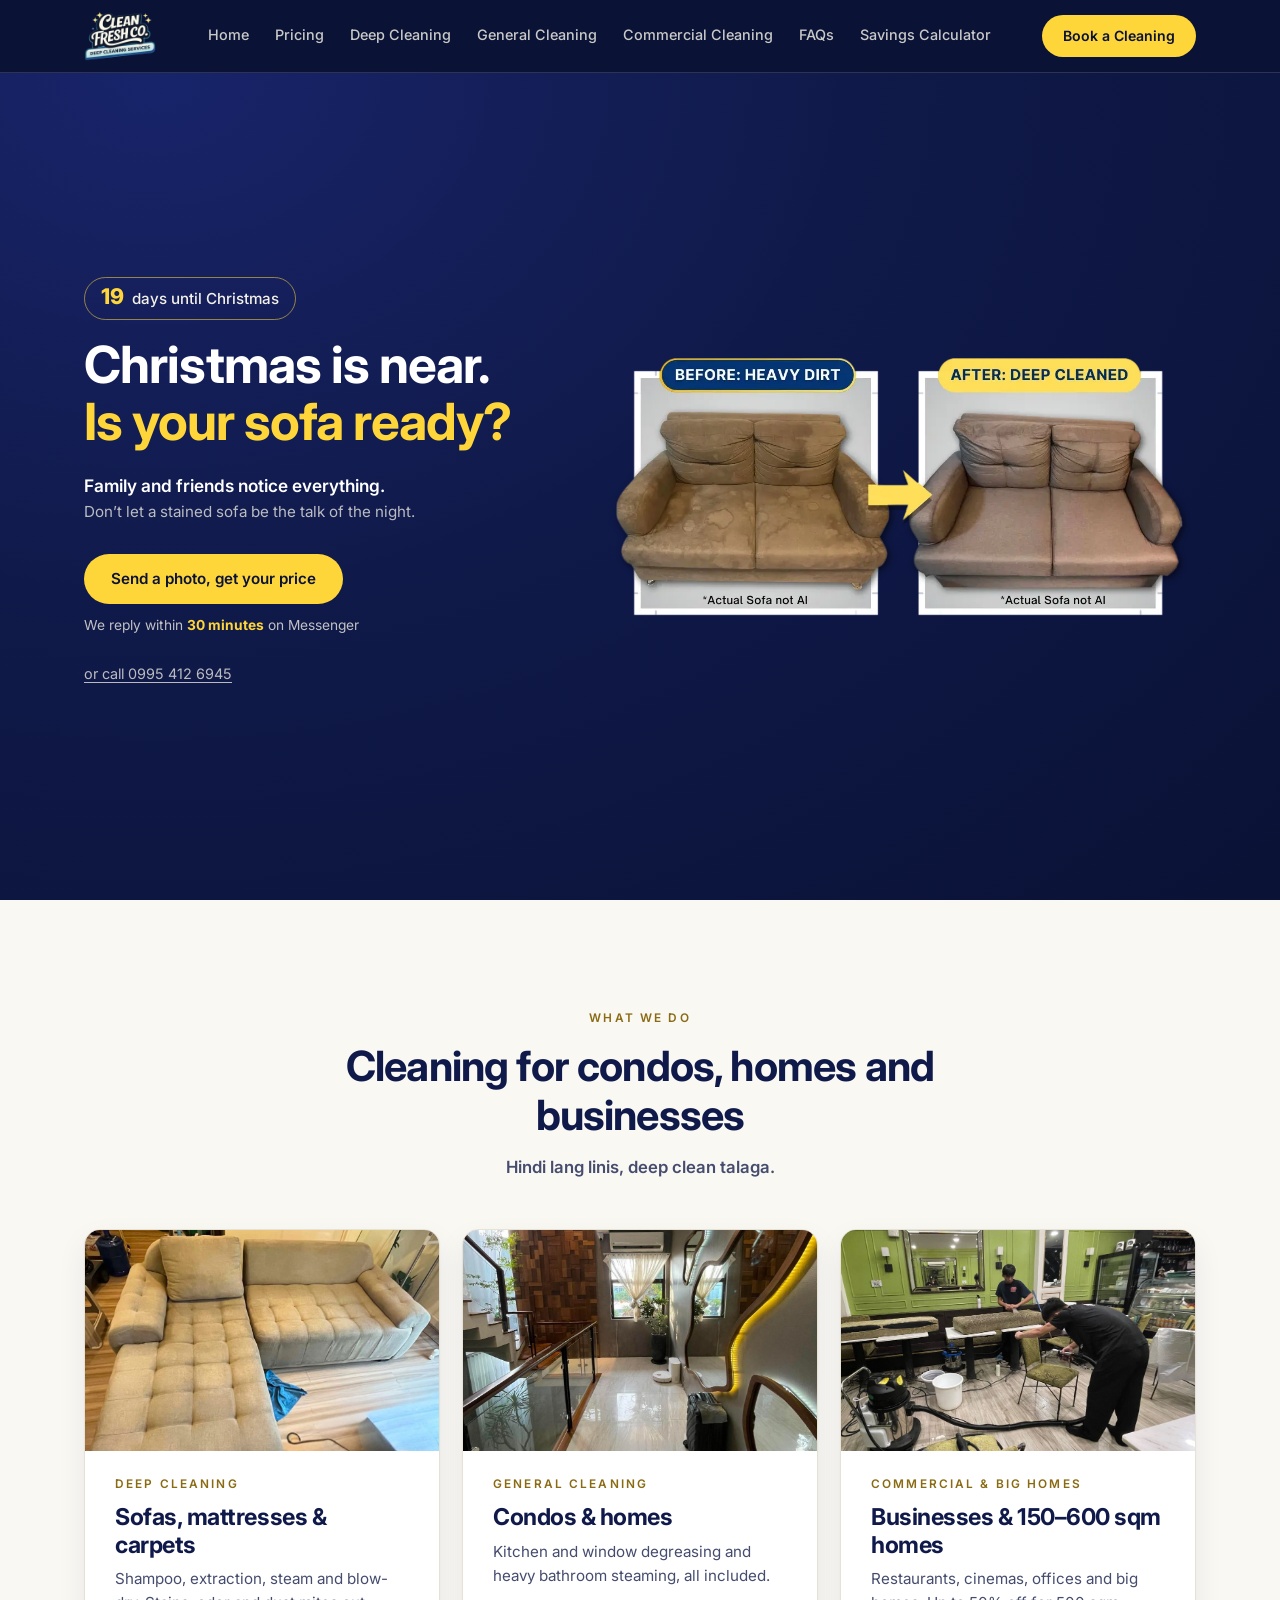
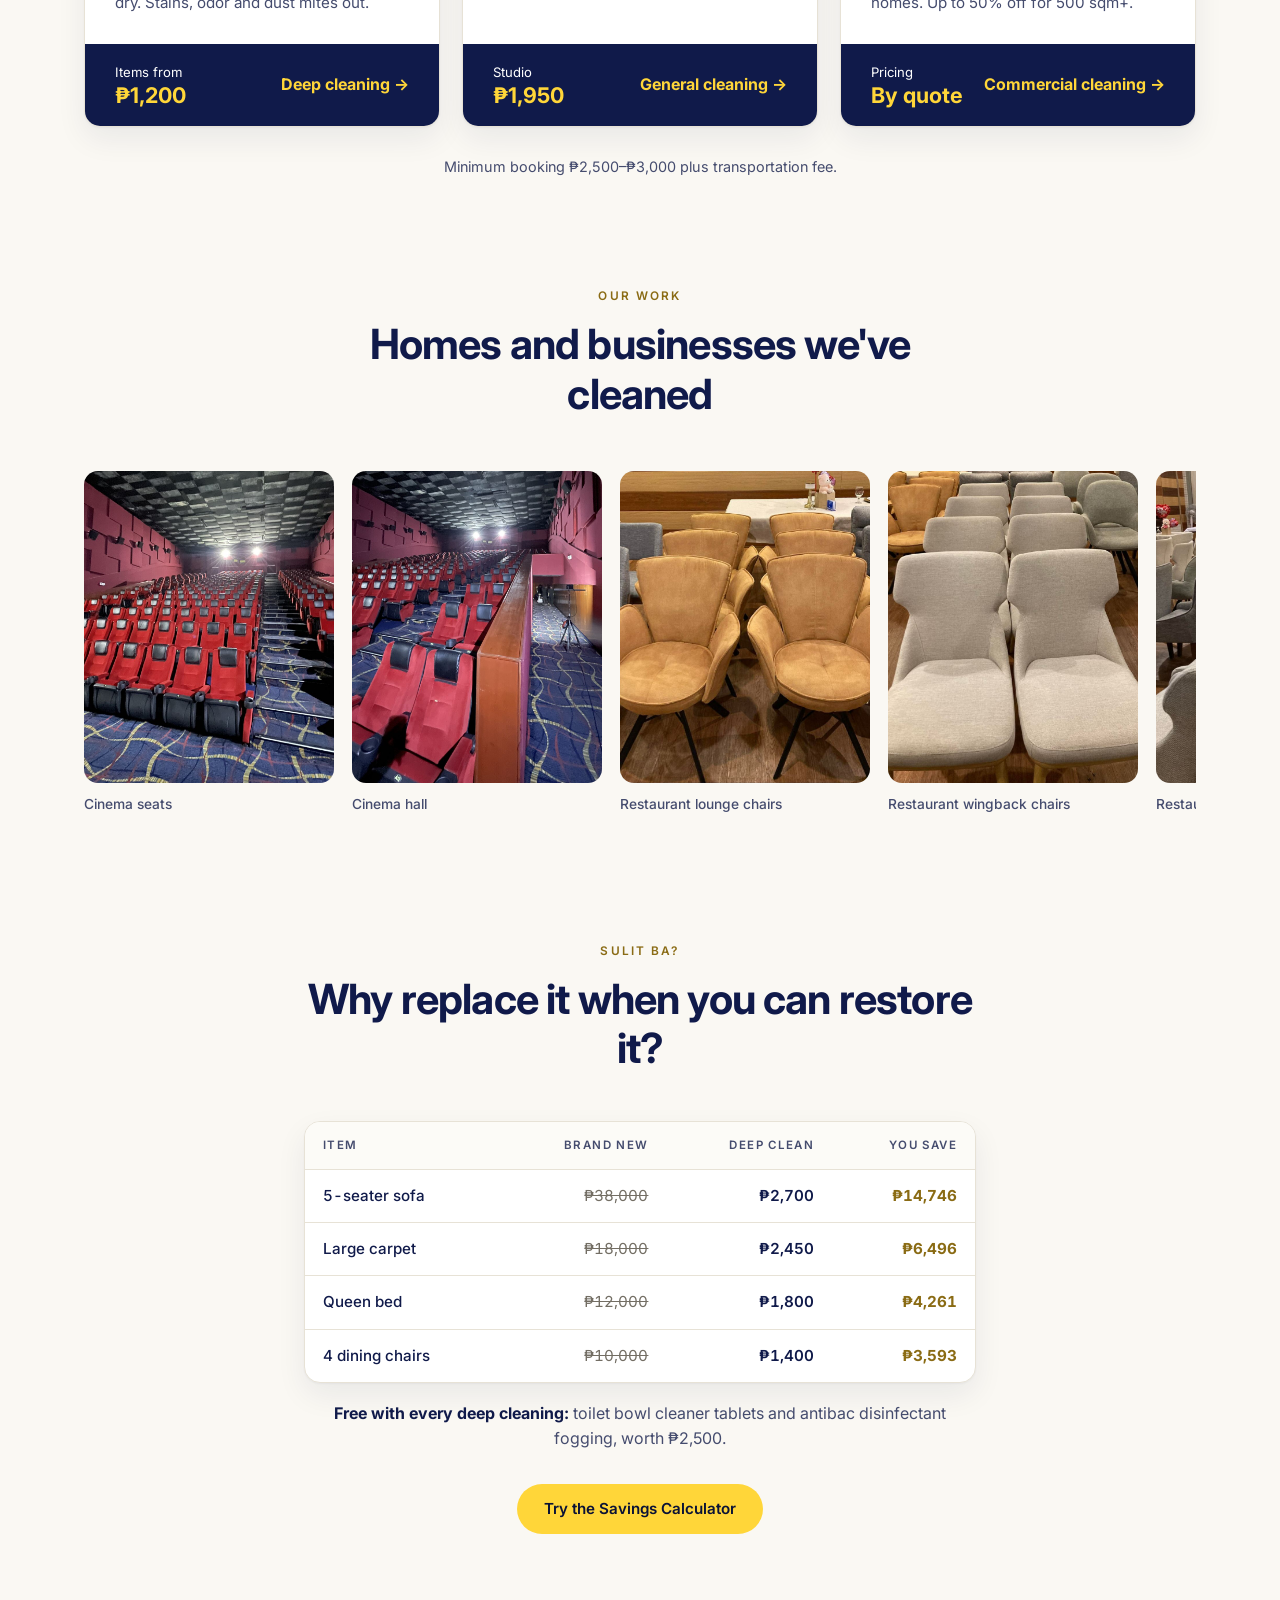
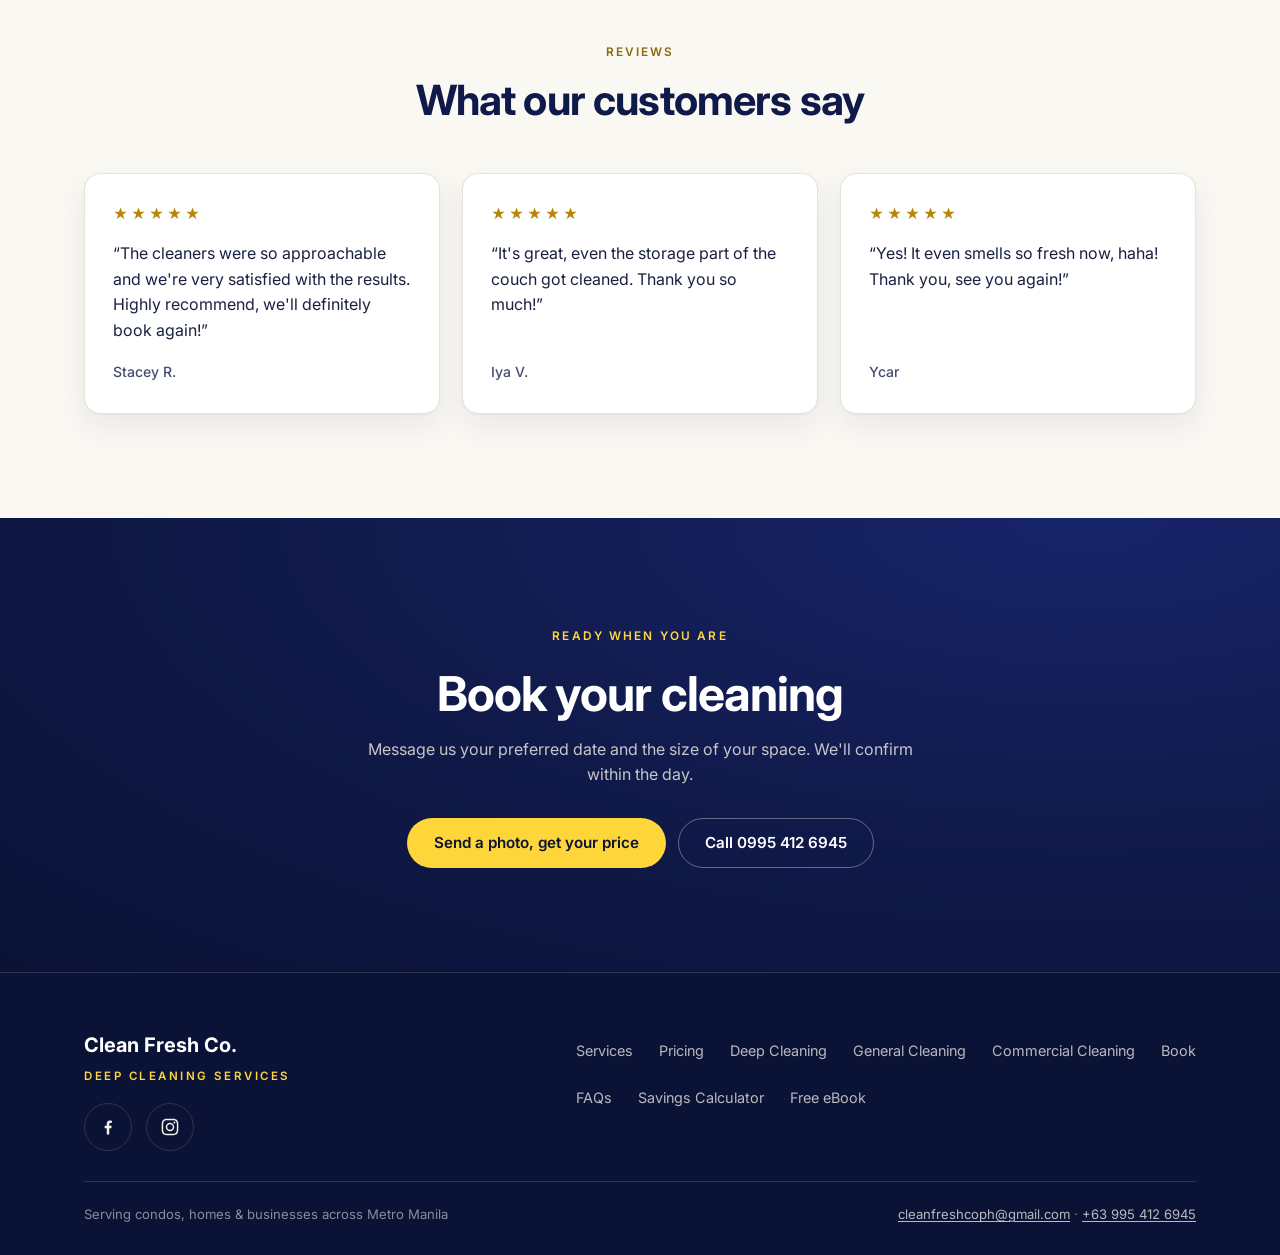
==== commit eb1db6e5: "Hero: real before-and-after photo instead of the slider Co-Authored-By: Claude Opus 5.5 <noreply@ant" ====
--- a/index.html
+++ b/index.html
@@ -109,28 +109,6 @@
   .proof span{font-size:0.84rem;color:rgba(244,241,232,0.7);}
 
   /* before / after */
-  .ba-frame{position:relative;border-radius:14px;overflow:hidden;background:var(--navy-deep);box-shadow:0 30px 60px rgba(0,0,0,0.35);}
-  .ba-track{display:flex;overflow-x:auto;scroll-snap-type:x mandatory;scrollbar-width:none;-webkit-overflow-scrolling:touch;}
-  .ba-track::-webkit-scrollbar{display:none;}
-  .ba-slide{position:relative;flex:0 0 100%;scroll-snap-align:center;scroll-snap-stop:always;aspect-ratio:16/9;overflow:hidden;--pos:50%;user-select:none;-webkit-user-select:none;}
-  .ba-slide img{position:absolute;inset:0;width:100%;height:100%;object-fit:cover;pointer-events:none;-webkit-user-drag:none;}
-  .ba-slide .ba-before{clip-path:inset(0 calc(100% - var(--pos)) 0 0);}
-  .ba-line{position:absolute;top:0;bottom:0;left:var(--pos);width:2px;margin-left:-1px;background:#fff;pointer-events:none;}
-  .ba-zone{position:absolute;top:0;bottom:0;left:var(--pos);width:64px;margin-left:-32px;display:flex;align-items:center;justify-content:center;cursor:ew-resize;touch-action:pan-y;z-index:2;}
-  .ba-knob{width:42px;height:42px;border-radius:50%;background:#fff;color:var(--navy);display:flex;align-items:center;justify-content:center;box-shadow:0 4px 14px rgba(0,0,0,0.3);}
-  .ba-knob svg{width:20px;height:20px;stroke:currentColor;fill:none;stroke-width:2.4;stroke-linecap:round;stroke-linejoin:round;}
-  .ba-tag{position:absolute;bottom:12px;z-index:1;pointer-events:none;font-size:0.7rem;letter-spacing:0.14em;text-transform:uppercase;font-weight:600;padding:6px 12px;border-radius:999px;}
-  .ba-tag.b{left:12px;background:rgba(10,18,54,0.78);color:#fff;}
-  .ba-tag.a{right:12px;background:var(--gold);color:var(--navy-deep);}
-  .ba-arrow{position:absolute;top:12px;z-index:3;width:36px;height:36px;border-radius:50%;background:rgba(10,18,54,0.6);border:1px solid rgba(255,255,255,0.4);color:#fff;display:flex;align-items:center;justify-content:center;cursor:pointer;}
-  .ba-arrow::after{content:"";position:absolute;inset:-6px;}
-  .ba-arrow[disabled]{opacity:0.3;cursor:default;}
-  .ba-arrow svg{width:16px;height:16px;stroke:currentColor;fill:none;stroke-width:2.6;stroke-linecap:round;stroke-linejoin:round;}
-  .ba-arrow.prev{left:12px;} .ba-arrow.next{right:12px;}
-  .ba-dots{display:flex;justify-content:center;gap:8px;margin-top:6px;}
-  .ba-dot{position:relative;width:44px;height:44px;border:0;padding:0;cursor:pointer;background:none;display:flex;align-items:center;justify-content:center;}
-  .ba-dot::before{content:"";width:8px;height:8px;border-radius:50%;background:rgba(255,255,255,0.3);transition:width .2s ease,background-color .2s ease;}
-  .ba-dot.active::before{background:var(--gold);width:22px;border-radius:6px;}
 
   /* SERVICES */
   .cards{display:grid;grid-template-columns:repeat(3,1fr);gap:22px;}
@@ -285,7 +263,7 @@
     .proof{grid-template-columns:1fr;gap:12px;}
   }
   @media (prefers-reduced-motion:reduce){
-    .mbar,.btn,.ba-dot::before,.card,.card-img img{transition:none;}
+    .mbar,.btn,.card,.card-img img{transition:none;}
     .card:hover,.card:focus-within,.card:hover .card-img img{transform:none;}
   }
 
@@ -296,6 +274,8 @@
   .section-head.center p{margin-left:auto;margin-right:auto;max-width:560px;}
   .hero{padding:96px 0 104px;}
   .hero-lead{margin-top:4px;}
+  .hero-ba{width:100%;height:auto;}
+  @media (min-width:901px){ .hero .hero-grid{grid-template-columns:0.9fr 1.1fr;gap:40px;} }
   @media (min-width:901px) and (min-height:620px){ .hero{min-height:calc(100svh - var(--nav-h,73px));display:flex;align-items:center;padding:56px 0;} .hero > .wrap{width:100%;} }
   .proof-line{margin-top:36px;padding-top:22px;border-top:1px solid var(--line-dark);display:flex;flex-wrap:wrap;gap:8px 28px;font-size:0.9rem;color:rgba(244,241,232,0.78);}
   .proof-line b{color:#fff;font-weight:700;}
@@ -303,8 +283,6 @@
   .card p{margin-bottom:28px;}
   .note-center{margin-top:28px;text-align:center;color:var(--muted);font-size:0.9rem;}
   .results-wrap{max-width:860px;margin:0 auto;}
-  .results-wrap .ba-dots .ba-dot::before{background:#CFC9B8;}
-  .results-wrap .ba-dots .ba-dot.active::before{background:var(--navy);}
   .center-cta{margin-top:32px;display:flex;justify-content:center;gap:12px;flex-wrap:wrap;}
   .savings-wrap{max-width:720px;margin:0 auto;}
   .savings-wrap .savings-table caption{text-align:center;}
@@ -400,36 +378,7 @@
       </div>
     </div>
     <div>
-        <div class="ba-row" data-ba-row aria-label="Before and after: sofas">
-          <div class="ba-frame">
-            <button type="button" class="ba-arrow prev" aria-label="Previous example" disabled><svg viewBox="0 0 24 24" aria-hidden="true"><path d="M15 5l-7 7 7 7"/></svg></button>
-            <button type="button" class="ba-arrow next" aria-label="Next example"><svg viewBox="0 0 24 24" aria-hidden="true"><path d="M9 5l7 7-7 7"/></svg></button>
-            <div class="ba-track">
-              <div class="ba-slide">
-                <img src="assets/ba/1-after.jpg" fetchpriority="high" alt="After: Sofa deep cleaning" draggable="false">
-                <img class="ba-before" src="assets/ba/1-before.jpg" fetchpriority="high" alt="Before: Sofa deep cleaning" draggable="false">
-                <div class="ba-line"></div>
-                <span class="ba-tag b">Before</span><span class="ba-tag a">After</span>
-                <div class="ba-zone" role="slider" tabindex="0" aria-label="Drag to compare before and after: sofa deep cleaning" aria-valuemin="0" aria-valuemax="100" aria-valuenow="50"><div class="ba-knob"><svg viewBox="0 0 24 24" aria-hidden="true"><path d="M9 6l-6 6 6 6"/><path d="M15 6l6 6-6 6"/></svg></div></div>
-              </div>
-              <div class="ba-slide">
-                <img src="assets/gallery/blue-loveseat-after.jpg" loading="lazy" alt="After: Blue loveseat deep cleaning" draggable="false">
-                <img class="ba-before" src="assets/gallery/blue-loveseat-before.jpg" loading="lazy" alt="Before: Blue loveseat deep cleaning" draggable="false">
-                <div class="ba-line"></div>
-                <span class="ba-tag b">Before</span><span class="ba-tag a">After</span>
-                <div class="ba-zone" role="slider" tabindex="0" aria-label="Drag to compare before and after: blue loveseat deep cleaning" aria-valuemin="0" aria-valuemax="100" aria-valuenow="50"><div class="ba-knob"><svg viewBox="0 0 24 24" aria-hidden="true"><path d="M9 6l-6 6 6 6"/><path d="M15 6l6 6-6 6"/></svg></div></div>
-              </div>
-              <div class="ba-slide">
-                <img src="assets/ba/3-after.jpg" loading="lazy" alt="After: Fabric sofa deep cleaning" draggable="false">
-                <img class="ba-before" src="assets/ba/3-before.jpg" loading="lazy" alt="Before: Fabric sofa deep cleaning" draggable="false">
-                <div class="ba-line"></div>
-                <span class="ba-tag b">Before</span><span class="ba-tag a">After</span>
-                <div class="ba-zone" role="slider" tabindex="0" aria-label="Drag to compare before and after: fabric sofa deep cleaning" aria-valuemin="0" aria-valuemax="100" aria-valuenow="50"><div class="ba-knob"><svg viewBox="0 0 24 24" aria-hidden="true"><path d="M9 6l-6 6 6 6"/><path d="M15 6l6 6-6 6"/></svg></div></div>
-              </div>
-            </div>
-          </div>
-          <div class="ba-dots"><button type="button" class="ba-dot active" aria-label="Show example 1"></button><button type="button" class="ba-dot" aria-label="Show example 2"></button><button type="button" class="ba-dot" aria-label="Show example 3"></button></div>
-        </div>
+        <img class="hero-ba" src="assets/hero/sofa-before-after.webp" width="1059" height="472" fetchpriority="high" alt="Before and after: a brown loveseat covered in water stains, then the same loveseat clean and even after Clean Fresh Co. deep cleaning">
     </div>
   </div>
 </section>
@@ -594,76 +543,6 @@
       navToggle.setAttribute('aria-expanded', 'false');
     });
   });
-
-  /* Before / After rows */
-  (function(){
-    const reduce = window.matchMedia('(prefers-reduced-motion: reduce)').matches;
-    document.querySelectorAll('[data-ba-row]').forEach((row, rowIdx) => {
-      const track = row.querySelector('.ba-track');
-      const slides = [...row.querySelectorAll('.ba-slide')];
-      const dots = [...row.querySelectorAll('.ba-dot')];
-      const prev = row.querySelector('.ba-arrow.prev');
-      const next = row.querySelector('.ba-arrow.next');
-      let idx = 0, userTouched = false, timer = null;
-
-      const go = i => {
-        i = Math.max(0, Math.min(slides.length - 1, i));
-        track.scrollTo({ left: i * track.clientWidth, behavior: reduce ? 'auto' : 'smooth' });
-      };
-      const sync = () => {
-        idx = Math.round(track.scrollLeft / track.clientWidth);
-        dots.forEach((d, i) => d.classList.toggle('active', i === idx));
-        prev.disabled = idx === 0; next.disabled = idx === slides.length - 1;
-      };
-      track.addEventListener('scroll', () => requestAnimationFrame(sync), { passive: true });
-      prev.addEventListener('click', () => { userTouched = true; go(idx - 1); });
-      next.addEventListener('click', () => { userTouched = true; go(idx + 1); });
-      dots.forEach((d, i) => d.addEventListener('click', () => { userTouched = true; go(i); }));
-      row.addEventListener('pointerdown', () => { userTouched = true; });
-
-      /* Drag the divider */
-      slides.forEach(slide => {
-        const zone = slide.querySelector('.ba-zone');
-        const set = pct => {
-          pct = Math.max(2, Math.min(98, pct));
-          slide.style.setProperty('--pos', pct + '%');
-          zone.setAttribute('aria-valuenow', Math.round(pct));
-        };
-        const move = e => {
-          const r = slide.getBoundingClientRect();
-          set((e.clientX - r.left) / r.width * 100);
-        };
-        zone.addEventListener('pointerdown', e => {
-          e.preventDefault(); zone.setPointerCapture(e.pointerId);
-          slide.classList.add('dragging'); move(e);
-        });
-        zone.addEventListener('pointermove', e => { if (slide.classList.contains('dragging')) move(e); });
-        const end = () => slide.classList.remove('dragging');
-        zone.addEventListener('pointerup', end);
-        zone.addEventListener('pointercancel', end);
-        zone.addEventListener('keydown', e => {
-          const cur = parseFloat(getComputedStyle(slide).getPropertyValue('--pos')) || 50;
-          if (e.key === 'ArrowLeft') { set(cur - 5); e.preventDefault(); }
-          if (e.key === 'ArrowRight') { set(cur + 5); e.preventDefault(); }
-        });
-      });
-
-      /* Gentle auto-advance while visible, until the visitor interacts */
-      if (!reduce && 'IntersectionObserver' in window) {
-        const tick = () => {
-          if (userTouched) return stop();
-          const last = idx === slides.length - 1;
-          go(last ? 0 : idx + 1);
-          if (last) { userTouched = true; stop(); } /* one full round, then rest on the first example */
-        };
-        const start = () => { if (!timer && !userTouched) timer = setInterval(tick, 5500 + rowIdx * 1500); };
-        const stop = () => { clearInterval(timer); timer = null; };
-        new IntersectionObserver(es => es.forEach(e => e.isIntersecting ? start() : stop()), { threshold: 0.5 }).observe(row);
-      }
-      window.addEventListener('resize', () => track.scrollTo({ left: idx * track.clientWidth }));
-    });
-  })();
-
 
   /* Count up the peso savings once they scroll into view */
   const counters = document.querySelectorAll('.count-up');
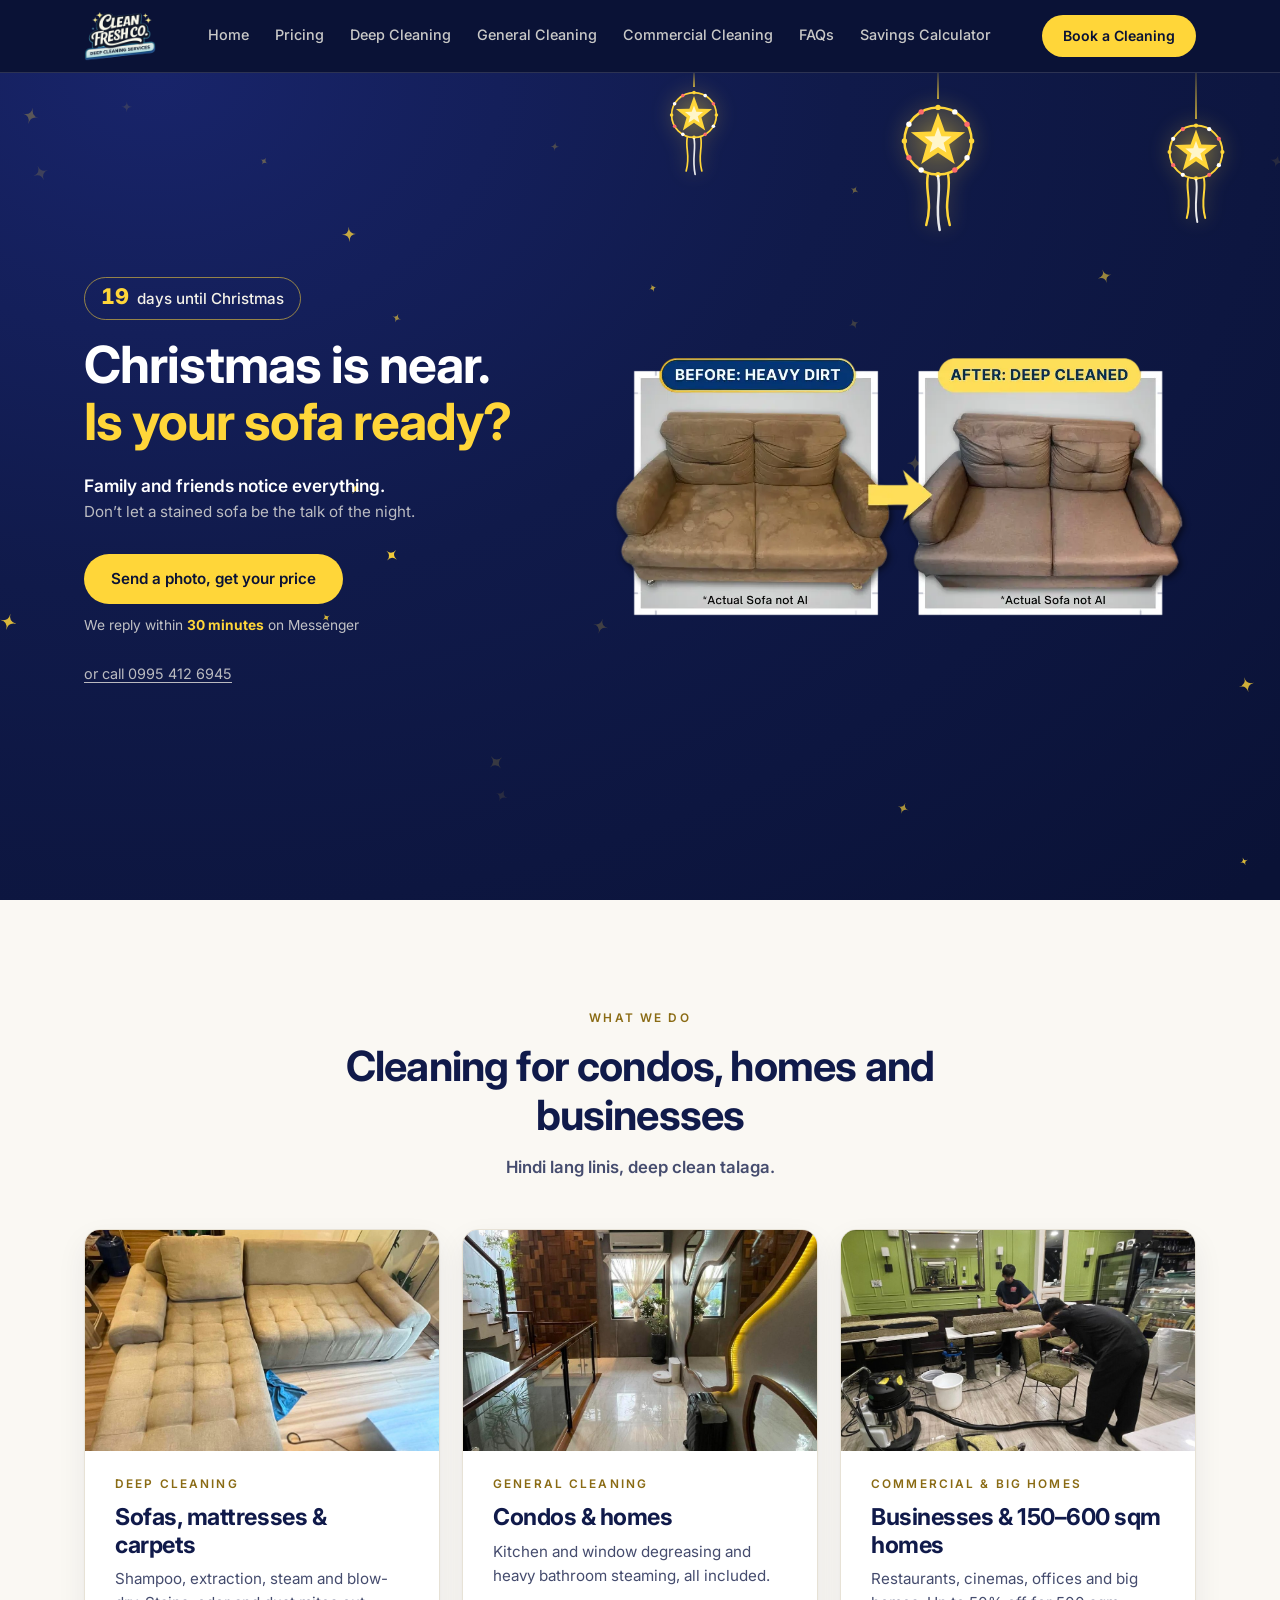
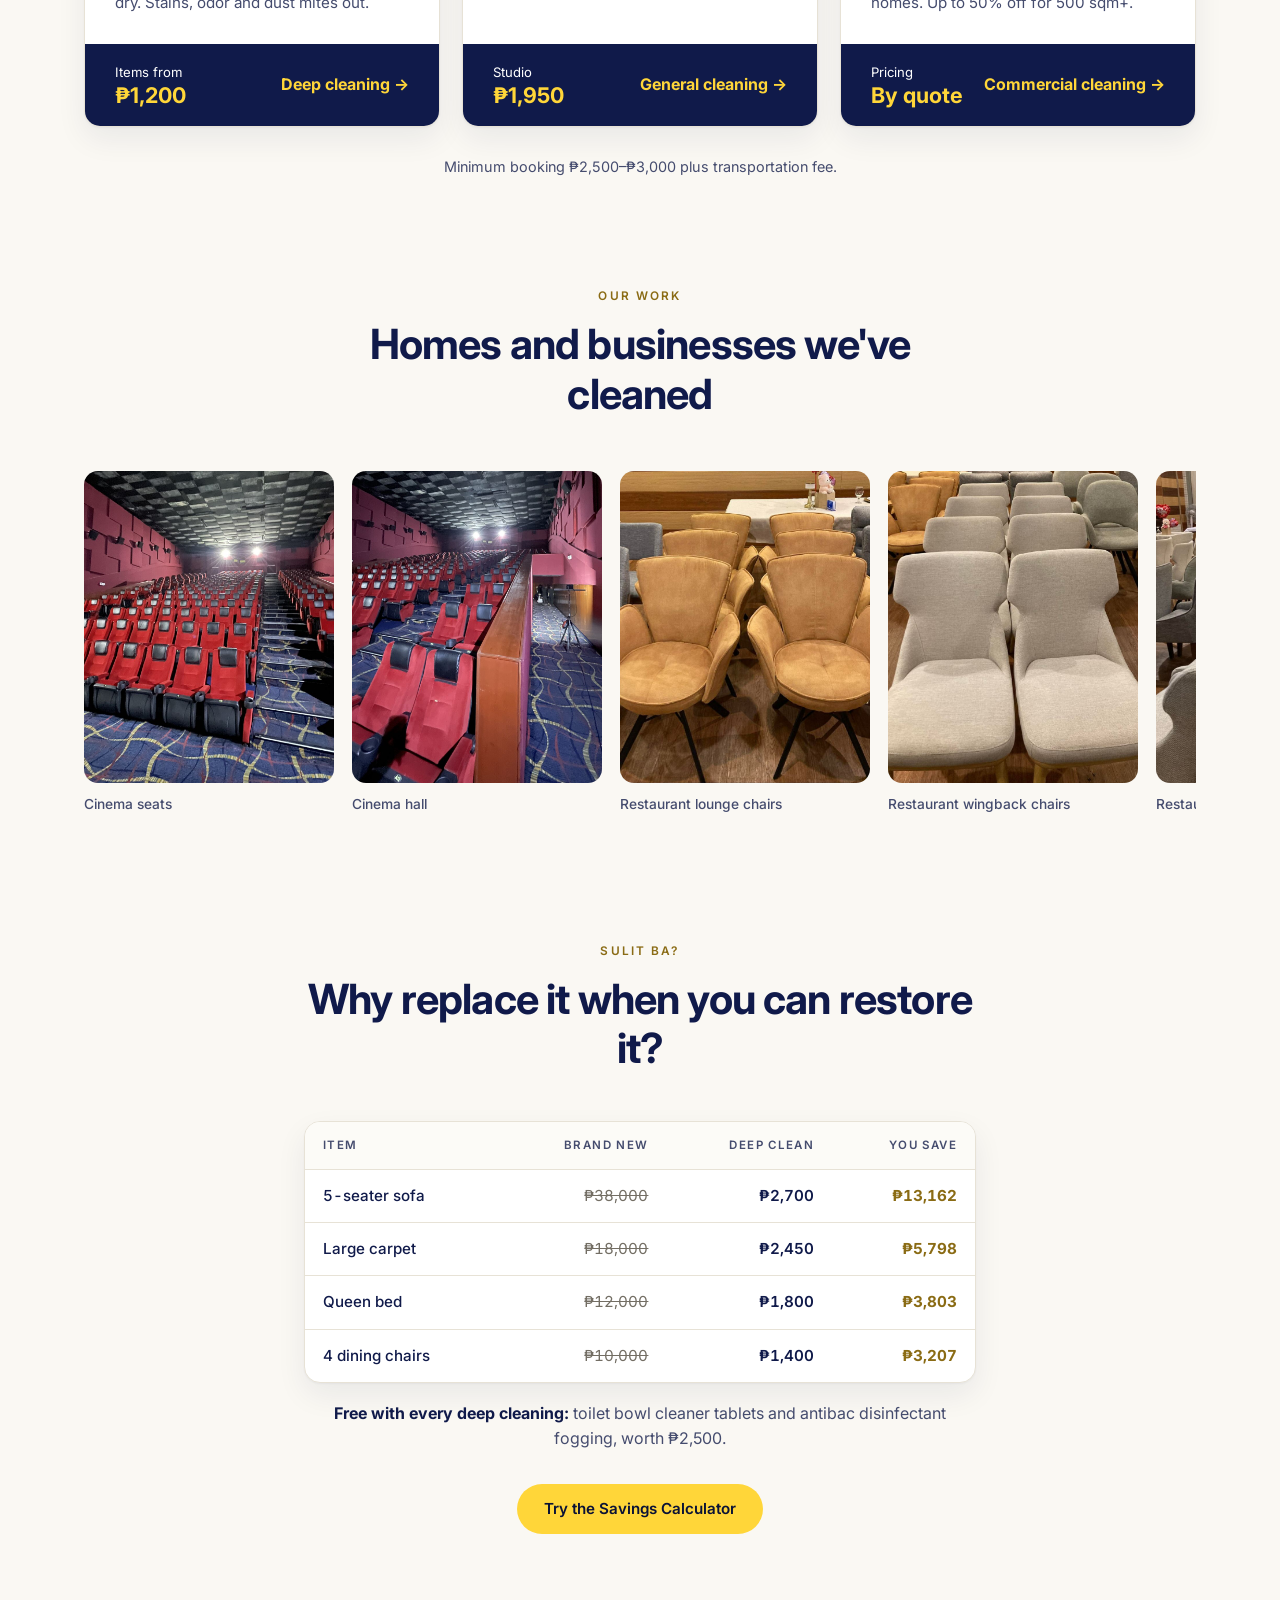
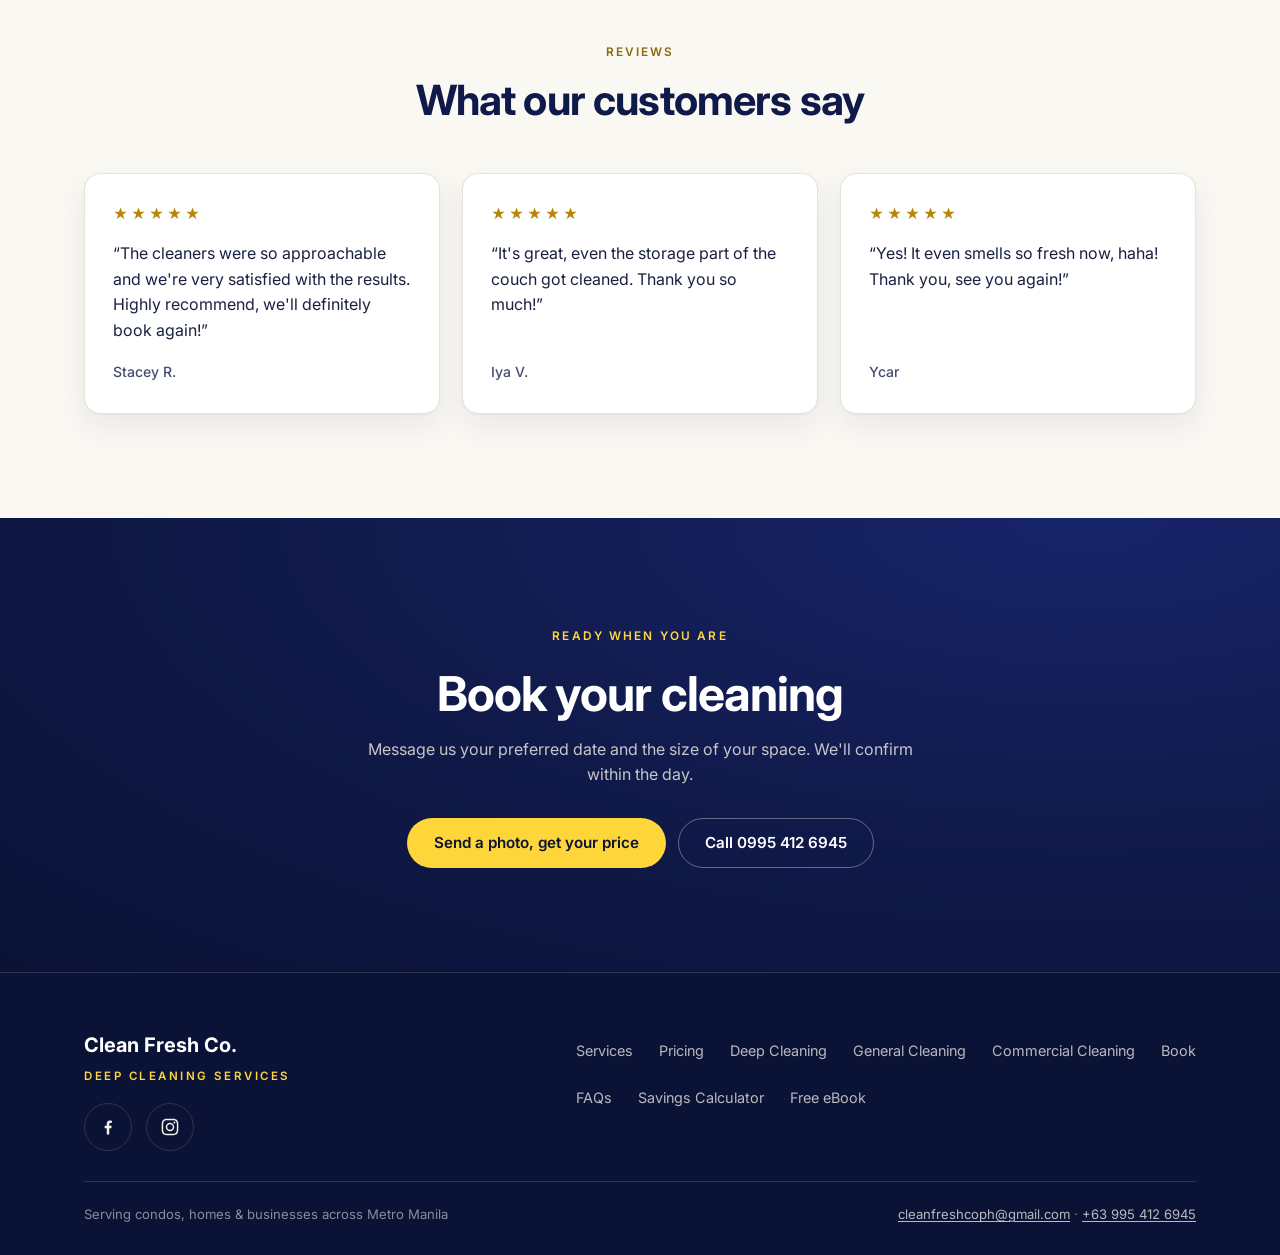
==== commit ce331d32: "Home hero: swaying parols, gold sparkles and an animated Christmas countdown Co-Authored-By: Claude " ====
--- a/index.html
+++ b/index.html
@@ -329,6 +329,29 @@
   .xmas-count{display:inline-flex;align-items:baseline;gap:8px;margin:0 0 16px;padding:8px 16px;border:1px solid rgba(255,214,57,0.55);border-radius:999px;color:#F4F1E8;font-size:0.95rem;font-weight:500;}
   .xmas-count b{color:var(--gold);font-size:1.35rem;font-weight:800;line-height:1;}
   .xmas-count[hidden]{display:none;}
+  /* Christmas festive layer: parols, gold sparkles, countdown motion (only while the countdown shows) */
+  .hero{position:relative;overflow:hidden;}
+  .hero > .wrap{position:relative;z-index:2;}
+  .xmas-fx{position:absolute;inset:0;pointer-events:none;z-index:1;}
+  canvas.xmas-fx{width:100%;height:100%;}
+  .parol{position:absolute;top:0;transform-origin:50% 0;animation:parol-sway 4.2s ease-in-out infinite alternate;}
+  .parol-string{width:2px;margin:0 auto;background:linear-gradient(rgba(255,214,57,0.15),rgba(255,214,57,0.7));}
+  .parol svg{display:block;width:56px;height:auto;filter:drop-shadow(0 0 10px rgba(255,214,57,0.45));}
+  .parol.p1{left:4%;} .parol.p2{right:5%;animation-duration:5s;animation-delay:-1.5s;} .parol.p2 svg{width:46px;}
+  .parol.p3{left:46%;animation-duration:4.6s;animation-delay:-0.8s;display:none;}
+  @keyframes parol-sway{from{transform:rotate(-5deg);}to{transform:rotate(5deg);}}
+  .parol .bulb{animation:parol-twinkle 1.6s ease-in-out infinite;}
+  @keyframes parol-twinkle{0%,100%{opacity:1;}50%{opacity:0.25;}}
+  .xmas-count{transform-origin:50% 60%;}
+  .xmas-count b{display:inline-block;font-variant-numeric:tabular-nums;}
+  .xmas-count.jingle{animation:xmas-jingle 0.9s ease-in-out;}
+  @keyframes xmas-jingle{0%,100%{transform:rotate(0) scale(1);}15%{transform:rotate(-7deg) scale(1.06);}30%{transform:rotate(6deg) scale(1.06);}45%{transform:rotate(-5deg) scale(1.04);}60%{transform:rotate(3deg);}75%{transform:rotate(-2deg);}}
+  .xmas-count b.pop{animation:xmas-pop 0.35s ease-out;}
+  @keyframes xmas-pop{0%{transform:scale(1);}50%{transform:scale(1.35);}100%{transform:scale(1);}}
+  @media (max-width:900px){ .hero.festive{padding-top:128px;} }
+  @media (max-width:360px){ .parol.p1 svg{width:44px;} .parol.p2 svg{width:38px;} }
+  @media (min-width:901px){ .parol.p3{display:block;left:52%;} .parol.p1{left:70%;} .parol.p2{right:4%;} .parol.p1 svg{width:84px;} .parol.p2 svg{width:66px;} .parol.p3 svg{width:56px;} }
+  @media (prefers-reduced-motion:reduce){ .parol,.parol .bulb,.xmas-count.jingle,.xmas-count b.pop{animation:none;} }
   @media (max-width:1000px){ .xmas-count{order:0;align-self:center;margin-bottom:14px;} }
 </style>
 <script type="application/ld+json">
@@ -366,6 +389,8 @@
 
 <main>
 <section class="hero on-dark" id="hero">
+  <canvas class="xmas-fx" id="xmasFx" aria-hidden="true" hidden></canvas>
+  <div class="xmas-fx" id="xmasParols" aria-hidden="true" hidden><div class="parol p1"><div class="parol-string" style="height:26px"></div><svg viewBox="0 0 100 160" focusable="false"><circle cx="50" cy="50" r="40" fill="rgba(255,214,57,0.10)" stroke="#FFD639" stroke-width="3"/><polygon points="50.0,16.0 58.2,38.7 82.3,39.5 63.3,54.3 70.0,77.5 50.0,64.0 30.0,77.5 36.7,54.3 17.7,39.5 41.8,38.7" fill="#FFD639"/><polygon points="50.0,33.0 54.1,44.3 66.2,44.7 56.7,52.2 60.0,63.8 50.0,57.0 40.0,63.8 43.3,52.2 33.8,44.7 45.9,44.3" fill="#FFF6C9"/><circle class="bulb" cx="90.0" cy="50.0" r="3.2" fill="#FFD639" style="animation-delay:0.00s"/><circle class="bulb" cx="84.6" cy="70.0" r="3.2" fill="#FFFFFF" style="animation-delay:1.33s"/><circle class="bulb" cx="70.0" cy="84.6" r="3.2" fill="#FF6B6B" style="animation-delay:1.06s"/><circle class="bulb" cx="50.0" cy="90.0" r="3.2" fill="#FFD639" style="animation-delay:0.79s"/><circle class="bulb" cx="30.0" cy="84.6" r="3.2" fill="#FFFFFF" style="animation-delay:0.52s"/><circle class="bulb" cx="15.4" cy="70.0" r="3.2" fill="#FF6B6B" style="animation-delay:0.25s"/><circle class="bulb" cx="10.0" cy="50.0" r="3.2" fill="#FFD639" style="animation-delay:1.58s"/><circle class="bulb" cx="15.4" cy="30.0" r="3.2" fill="#FFFFFF" style="animation-delay:1.31s"/><circle class="bulb" cx="30.0" cy="15.4" r="3.2" fill="#FF6B6B" style="animation-delay:1.04s"/><circle class="bulb" cx="50.0" cy="10.0" r="3.2" fill="#FFD639" style="animation-delay:0.77s"/><circle class="bulb" cx="70.0" cy="15.4" r="3.2" fill="#FFFFFF" style="animation-delay:0.50s"/><circle class="bulb" cx="84.6" cy="30.0" r="3.2" fill="#FF6B6B" style="animation-delay:0.23s"/><path d="M38 90 C34 110 44 122 36 150" stroke="#FFD639" stroke-width="3" fill="none" stroke-linecap="round"/><path d="M50 92 C54 112 46 126 52 156" stroke="#FFFFFF" stroke-width="3" fill="none" stroke-linecap="round" opacity="0.9"/><path d="M62 90 C66 110 56 122 64 150" stroke="#FFD639" stroke-width="3" fill="none" stroke-linecap="round"/></svg></div><div class="parol p2"><div class="parol-string" style="height:46px"></div><svg viewBox="0 0 100 160" focusable="false"><circle cx="50" cy="50" r="40" fill="rgba(255,214,57,0.10)" stroke="#FFD639" stroke-width="3"/><polygon points="50.0,16.0 58.2,38.7 82.3,39.5 63.3,54.3 70.0,77.5 50.0,64.0 30.0,77.5 36.7,54.3 17.7,39.5 41.8,38.7" fill="#FFD639"/><polygon points="50.0,33.0 54.1,44.3 66.2,44.7 56.7,52.2 60.0,63.8 50.0,57.0 40.0,63.8 43.3,52.2 33.8,44.7 45.9,44.3" fill="#FFF6C9"/><circle class="bulb" cx="90.0" cy="50.0" r="3.2" fill="#FFD639" style="animation-delay:0.00s"/><circle class="bulb" cx="84.6" cy="70.0" r="3.2" fill="#FFFFFF" style="animation-delay:1.33s"/><circle class="bulb" cx="70.0" cy="84.6" r="3.2" fill="#FF6B6B" style="animation-delay:1.06s"/><circle class="bulb" cx="50.0" cy="90.0" r="3.2" fill="#FFD639" style="animation-delay:0.79s"/><circle class="bulb" cx="30.0" cy="84.6" r="3.2" fill="#FFFFFF" style="animation-delay:0.52s"/><circle class="bulb" cx="15.4" cy="70.0" r="3.2" fill="#FF6B6B" style="animation-delay:0.25s"/><circle class="bulb" cx="10.0" cy="50.0" r="3.2" fill="#FFD639" style="animation-delay:1.58s"/><circle class="bulb" cx="15.4" cy="30.0" r="3.2" fill="#FFFFFF" style="animation-delay:1.31s"/><circle class="bulb" cx="30.0" cy="15.4" r="3.2" fill="#FF6B6B" style="animation-delay:1.04s"/><circle class="bulb" cx="50.0" cy="10.0" r="3.2" fill="#FFD639" style="animation-delay:0.77s"/><circle class="bulb" cx="70.0" cy="15.4" r="3.2" fill="#FFFFFF" style="animation-delay:0.50s"/><circle class="bulb" cx="84.6" cy="30.0" r="3.2" fill="#FF6B6B" style="animation-delay:0.23s"/><path d="M38 90 C34 110 44 122 36 150" stroke="#FFD639" stroke-width="3" fill="none" stroke-linecap="round"/><path d="M50 92 C54 112 46 126 52 156" stroke="#FFFFFF" stroke-width="3" fill="none" stroke-linecap="round" opacity="0.9"/><path d="M62 90 C66 110 56 122 64 150" stroke="#FFD639" stroke-width="3" fill="none" stroke-linecap="round"/></svg></div><div class="parol p3"><div class="parol-string" style="height:14px"></div><svg viewBox="0 0 100 160" focusable="false"><circle cx="50" cy="50" r="40" fill="rgba(255,214,57,0.10)" stroke="#FFD639" stroke-width="3"/><polygon points="50.0,16.0 58.2,38.7 82.3,39.5 63.3,54.3 70.0,77.5 50.0,64.0 30.0,77.5 36.7,54.3 17.7,39.5 41.8,38.7" fill="#FFD639"/><polygon points="50.0,33.0 54.1,44.3 66.2,44.7 56.7,52.2 60.0,63.8 50.0,57.0 40.0,63.8 43.3,52.2 33.8,44.7 45.9,44.3" fill="#FFF6C9"/><circle class="bulb" cx="90.0" cy="50.0" r="3.2" fill="#FFD639" style="animation-delay:0.00s"/><circle class="bulb" cx="84.6" cy="70.0" r="3.2" fill="#FFFFFF" style="animation-delay:1.33s"/><circle class="bulb" cx="70.0" cy="84.6" r="3.2" fill="#FF6B6B" style="animation-delay:1.06s"/><circle class="bulb" cx="50.0" cy="90.0" r="3.2" fill="#FFD639" style="animation-delay:0.79s"/><circle class="bulb" cx="30.0" cy="84.6" r="3.2" fill="#FFFFFF" style="animation-delay:0.52s"/><circle class="bulb" cx="15.4" cy="70.0" r="3.2" fill="#FF6B6B" style="animation-delay:0.25s"/><circle class="bulb" cx="10.0" cy="50.0" r="3.2" fill="#FFD639" style="animation-delay:1.58s"/><circle class="bulb" cx="15.4" cy="30.0" r="3.2" fill="#FFFFFF" style="animation-delay:1.31s"/><circle class="bulb" cx="30.0" cy="15.4" r="3.2" fill="#FF6B6B" style="animation-delay:1.04s"/><circle class="bulb" cx="50.0" cy="10.0" r="3.2" fill="#FFD639" style="animation-delay:0.77s"/><circle class="bulb" cx="70.0" cy="15.4" r="3.2" fill="#FFFFFF" style="animation-delay:0.50s"/><circle class="bulb" cx="84.6" cy="30.0" r="3.2" fill="#FF6B6B" style="animation-delay:0.23s"/><path d="M38 90 C34 110 44 122 36 150" stroke="#FFD639" stroke-width="3" fill="none" stroke-linecap="round"/><path d="M50 92 C54 112 46 126 52 156" stroke="#FFFFFF" stroke-width="3" fill="none" stroke-linecap="round" opacity="0.9"/><path d="M62 90 C66 110 56 122 64 150" stroke="#FFD639" stroke-width="3" fill="none" stroke-linecap="round"/></svg></div></div>
   <div class="wrap hero-grid">
     <div>
       <p class="xmas-count" id="xmasCount" hidden><b id="xmasDays">0</b> <span id="xmasLabel">days until Christmas</span></p>
@@ -582,6 +607,41 @@
     if (days === 0) { document.getElementById('xmasDays').textContent = 'Merry Christmas'; document.getElementById('xmasLabel').textContent = 'from Clean Fresh Co.'; }
     else { document.getElementById('xmasDays').textContent = days; document.getElementById('xmasLabel').textContent = days === 1 ? 'day until Christmas' : 'days until Christmas'; }
     box.hidden = false;
+
+    /* Festive layer: parols, falling gold sparkles, countdown count-up and jingle */
+    const hero = document.getElementById('hero'), parols = document.getElementById('xmasParols'), cv = document.getElementById('xmasFx');
+    const daysEl = document.getElementById('xmasDays');
+    const reduce = window.matchMedia('(prefers-reduced-motion: reduce)').matches;
+    hero.classList.add('festive'); parols.hidden = false;
+    if (reduce) return;
+    if (days > 0) {
+      const t0 = performance.now(), dur = 1400;
+      daysEl.textContent = '0';
+      (function step(t){ const p = Math.min(1, (t - t0) / dur); daysEl.textContent = Math.round(days * (1 - Math.pow(1 - p, 3)));
+        if (p < 1) requestAnimationFrame(step); else { daysEl.classList.add('pop'); } })(t0);
+    }
+    setInterval(() => { if (document.hidden) return; box.classList.remove('jingle'); void box.offsetWidth; box.classList.add('jingle'); }, 5000);
+    if (!cv.getContext) return;
+    cv.hidden = false;
+    const ctx = cv.getContext('2d');
+    let W = 0, H = 0, parts = [], raf = null, onScreen = true;
+    const spawn = (anywhere) => ({ x: Math.random() * W, y: anywhere ? Math.random() * H : -10, s: 2 + Math.random() * 3, v: 0.3 + Math.random() * 0.45, w: Math.random() * 6.28, a: 0.5 + Math.random() * 0.5, rot: Math.random() * 6.28 });
+    const size = () => { const r = hero.getBoundingClientRect(), d = Math.min(window.devicePixelRatio || 1, 2); W = r.width; H = r.height; cv.width = W * d; cv.height = H * d; ctx.setTransform(d, 0, 0, d, 0, 0);
+      const n = Math.round(Math.min(26, Math.max(12, W * H / 30000))); parts = Array.from({ length: n }, () => spawn(true)); };
+    const draw = () => {
+      ctx.clearRect(0, 0, W, H); ctx.fillStyle = '#FFD639';
+      for (let i = 0; i < parts.length; i++) { const p = parts[i];
+        p.y += p.v; p.w += 0.012; p.x += Math.sin(p.w) * 0.35; p.rot += 0.01;
+        if (p.y > H + 10) { parts[i] = spawn(false); continue; }
+        const k = p.s * 1.8; ctx.save(); ctx.translate(p.x, p.y); ctx.rotate(p.rot); ctx.globalAlpha = p.a * (0.6 + 0.4 * Math.sin(p.w * 3));
+        ctx.beginPath(); ctx.moveTo(0, -k); ctx.quadraticCurveTo(0, 0, k, 0); ctx.quadraticCurveTo(0, 0, 0, k); ctx.quadraticCurveTo(0, 0, -k, 0); ctx.quadraticCurveTo(0, 0, 0, -k); ctx.fill(); ctx.restore(); }
+      raf = requestAnimationFrame(draw);
+    };
+    const run = () => { cancelAnimationFrame(raf); raf = null; if (onScreen && !document.hidden) raf = requestAnimationFrame(draw); };
+    size(); run();
+    window.addEventListener('resize', () => { size(); });
+    document.addEventListener('visibilitychange', run);
+    if ('IntersectionObserver' in window) new IntersectionObserver(es => { onScreen = es[0].isIntersecting; run(); }).observe(hero);
   })();
 
   /* Sticky booking bar on phones */
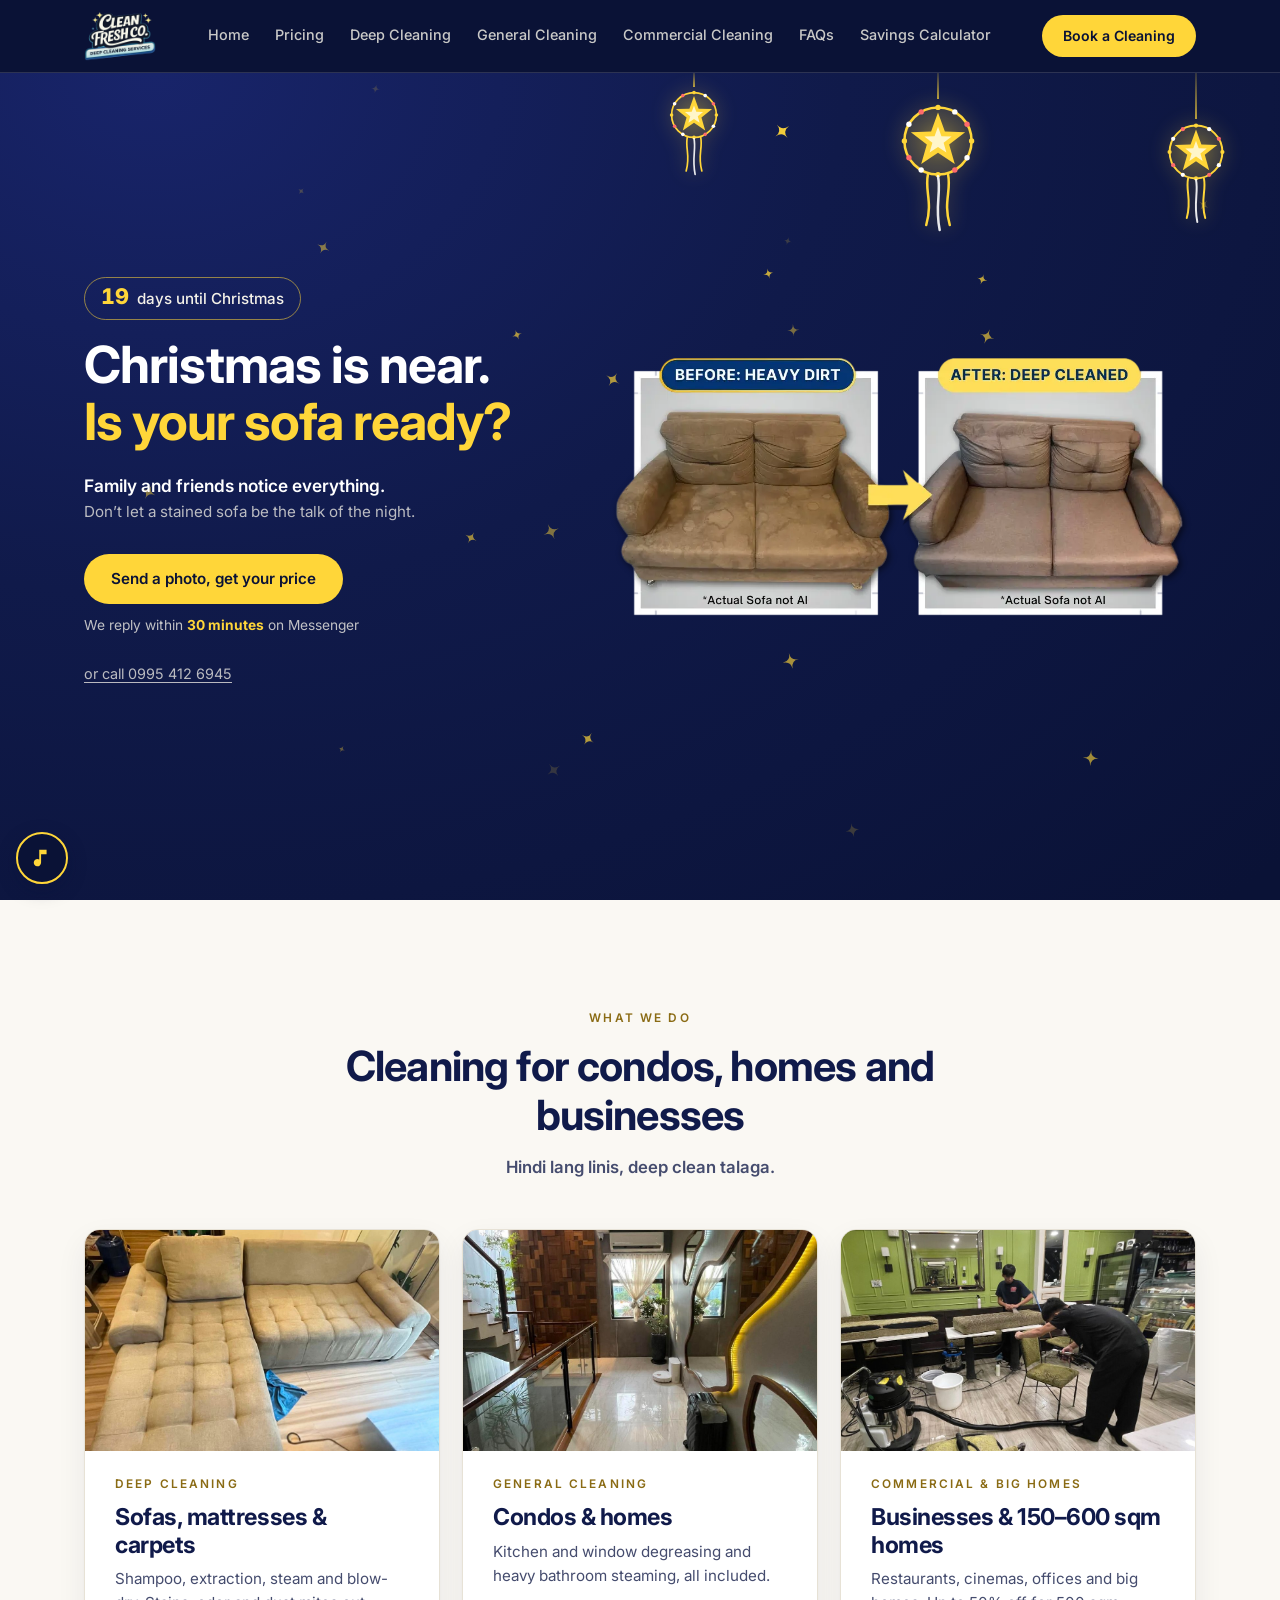
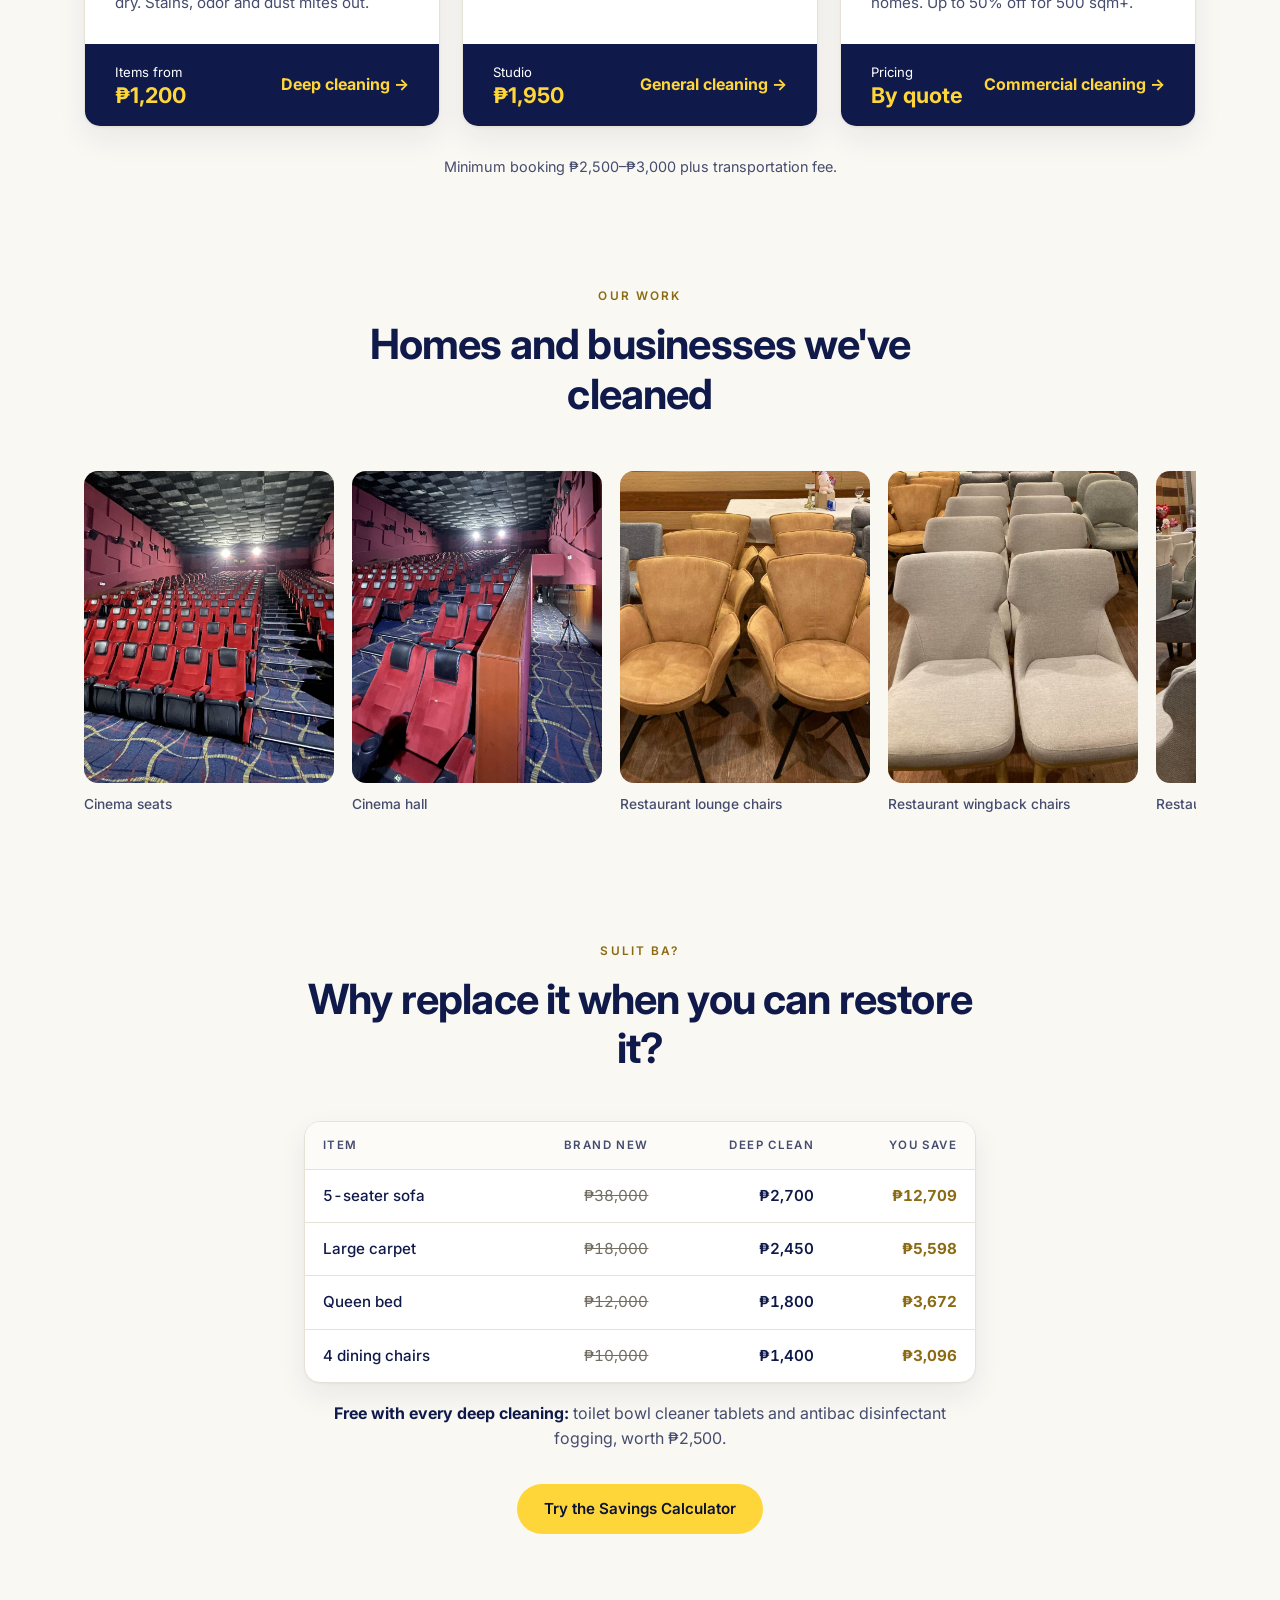
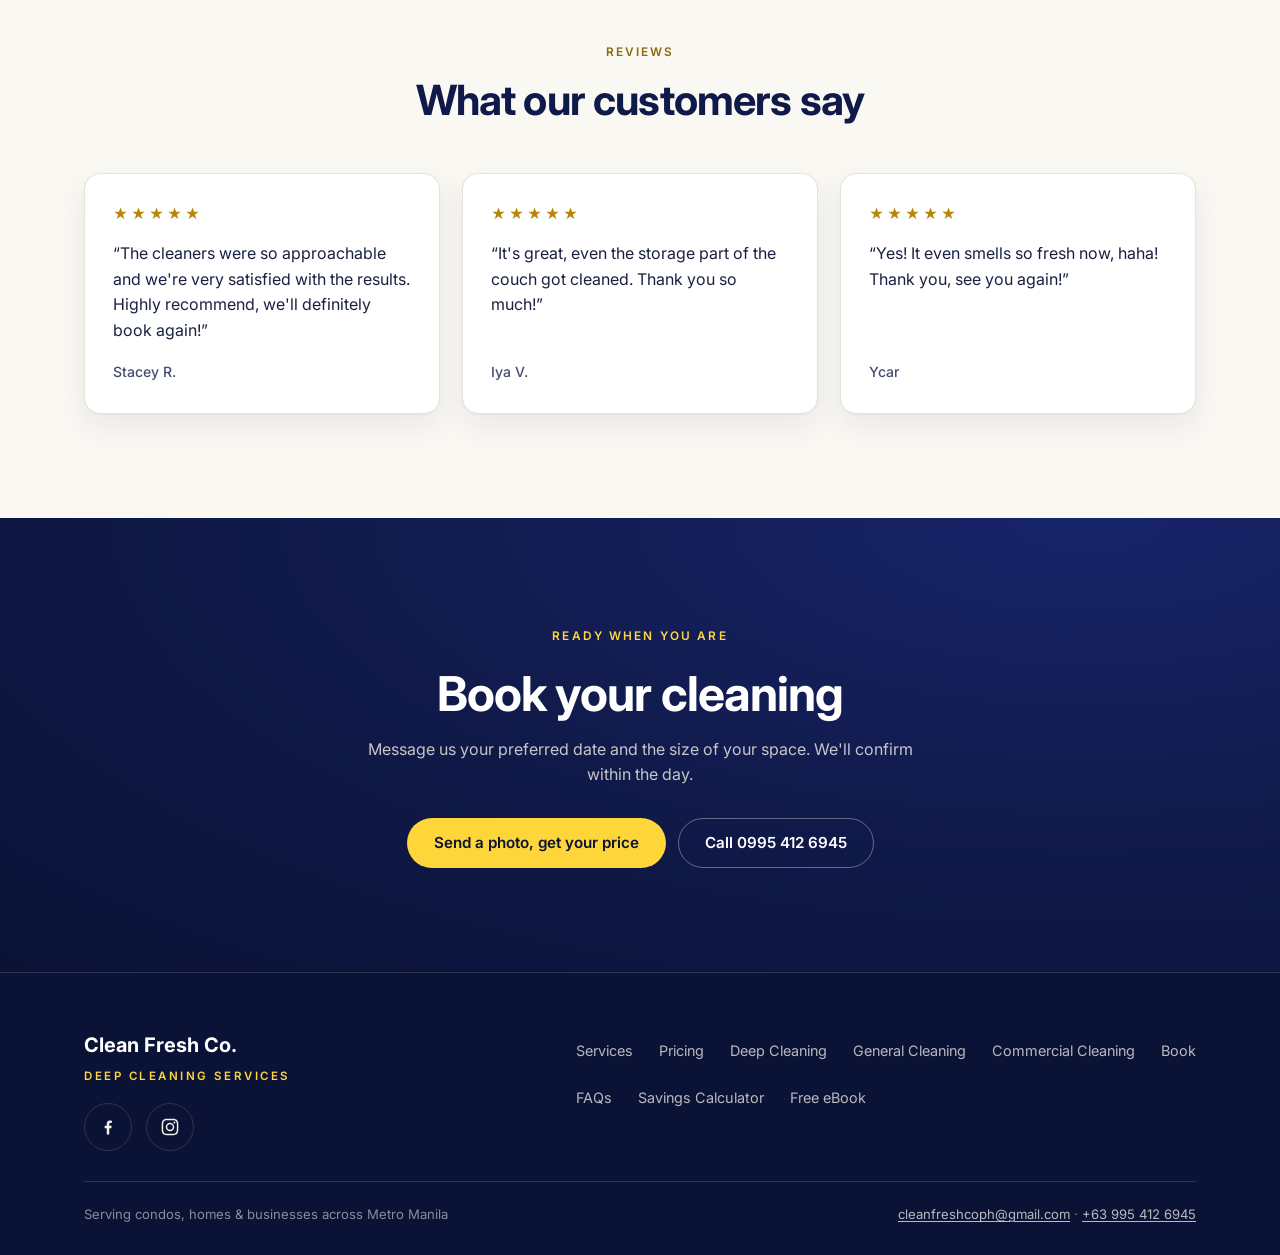
==== commit b4c498bb: "Christmas music on every page with a pause/play button Co-Authored-By: Claude Opus 5.5 <noreply@anth" ====
--- a/index.html
+++ b/index.html
@@ -651,5 +651,6 @@
     window.addEventListener('scroll', onScroll, { passive: true }); onScroll();
   })();
 </script>
+<script src="assets/js/music.js" defer></script>
 </body>
 </html>
